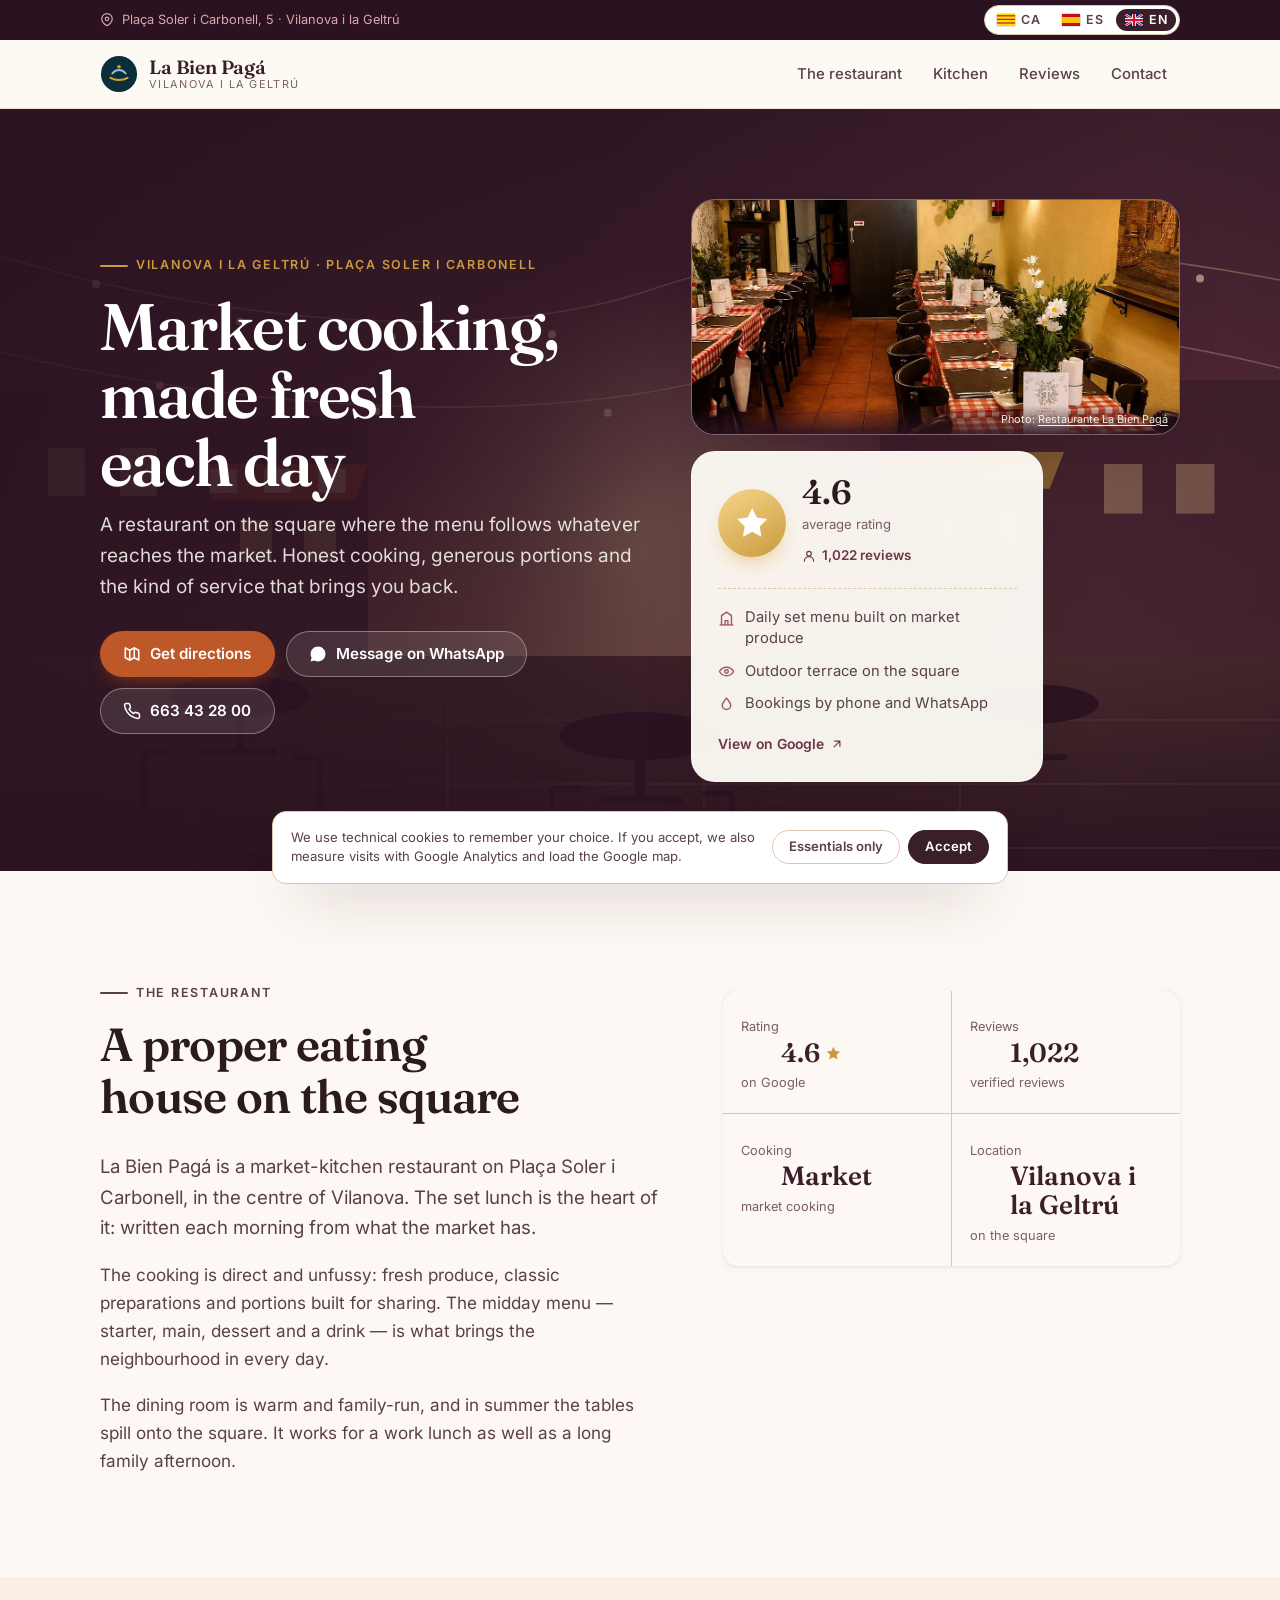
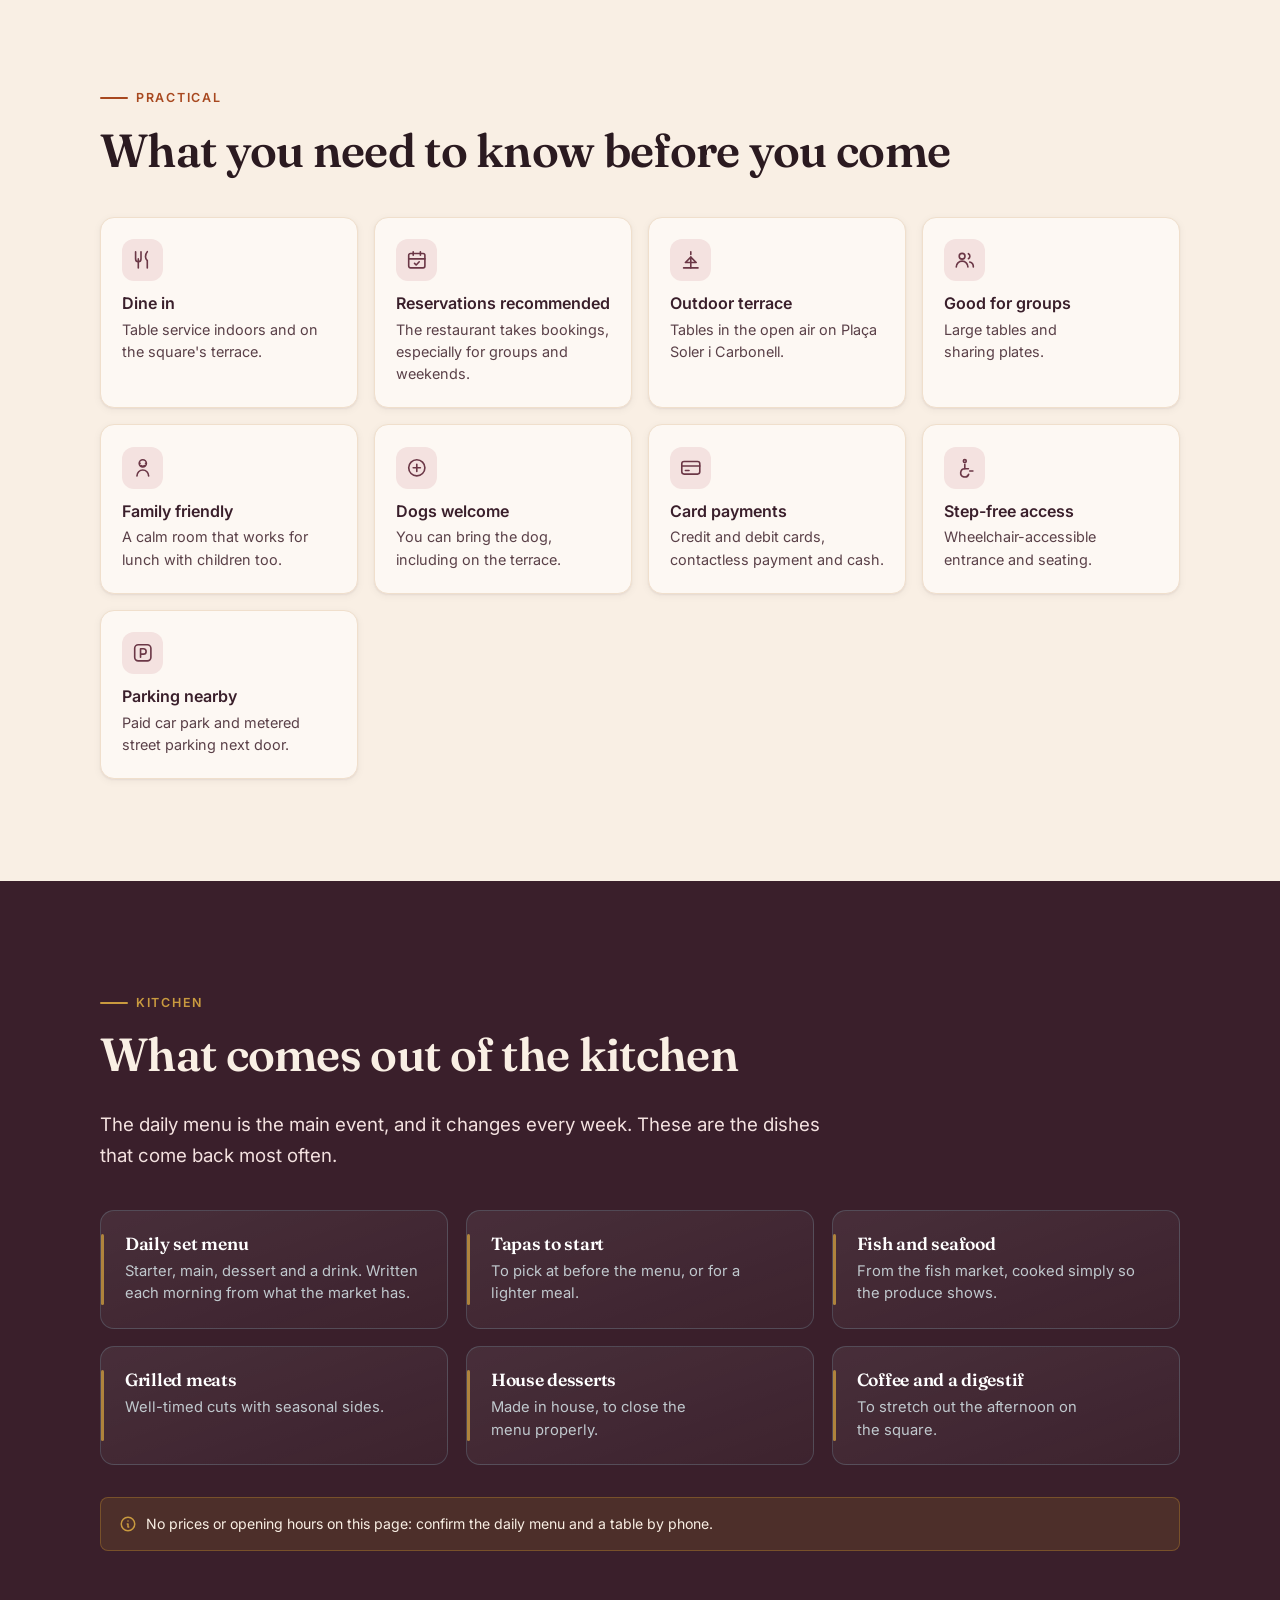
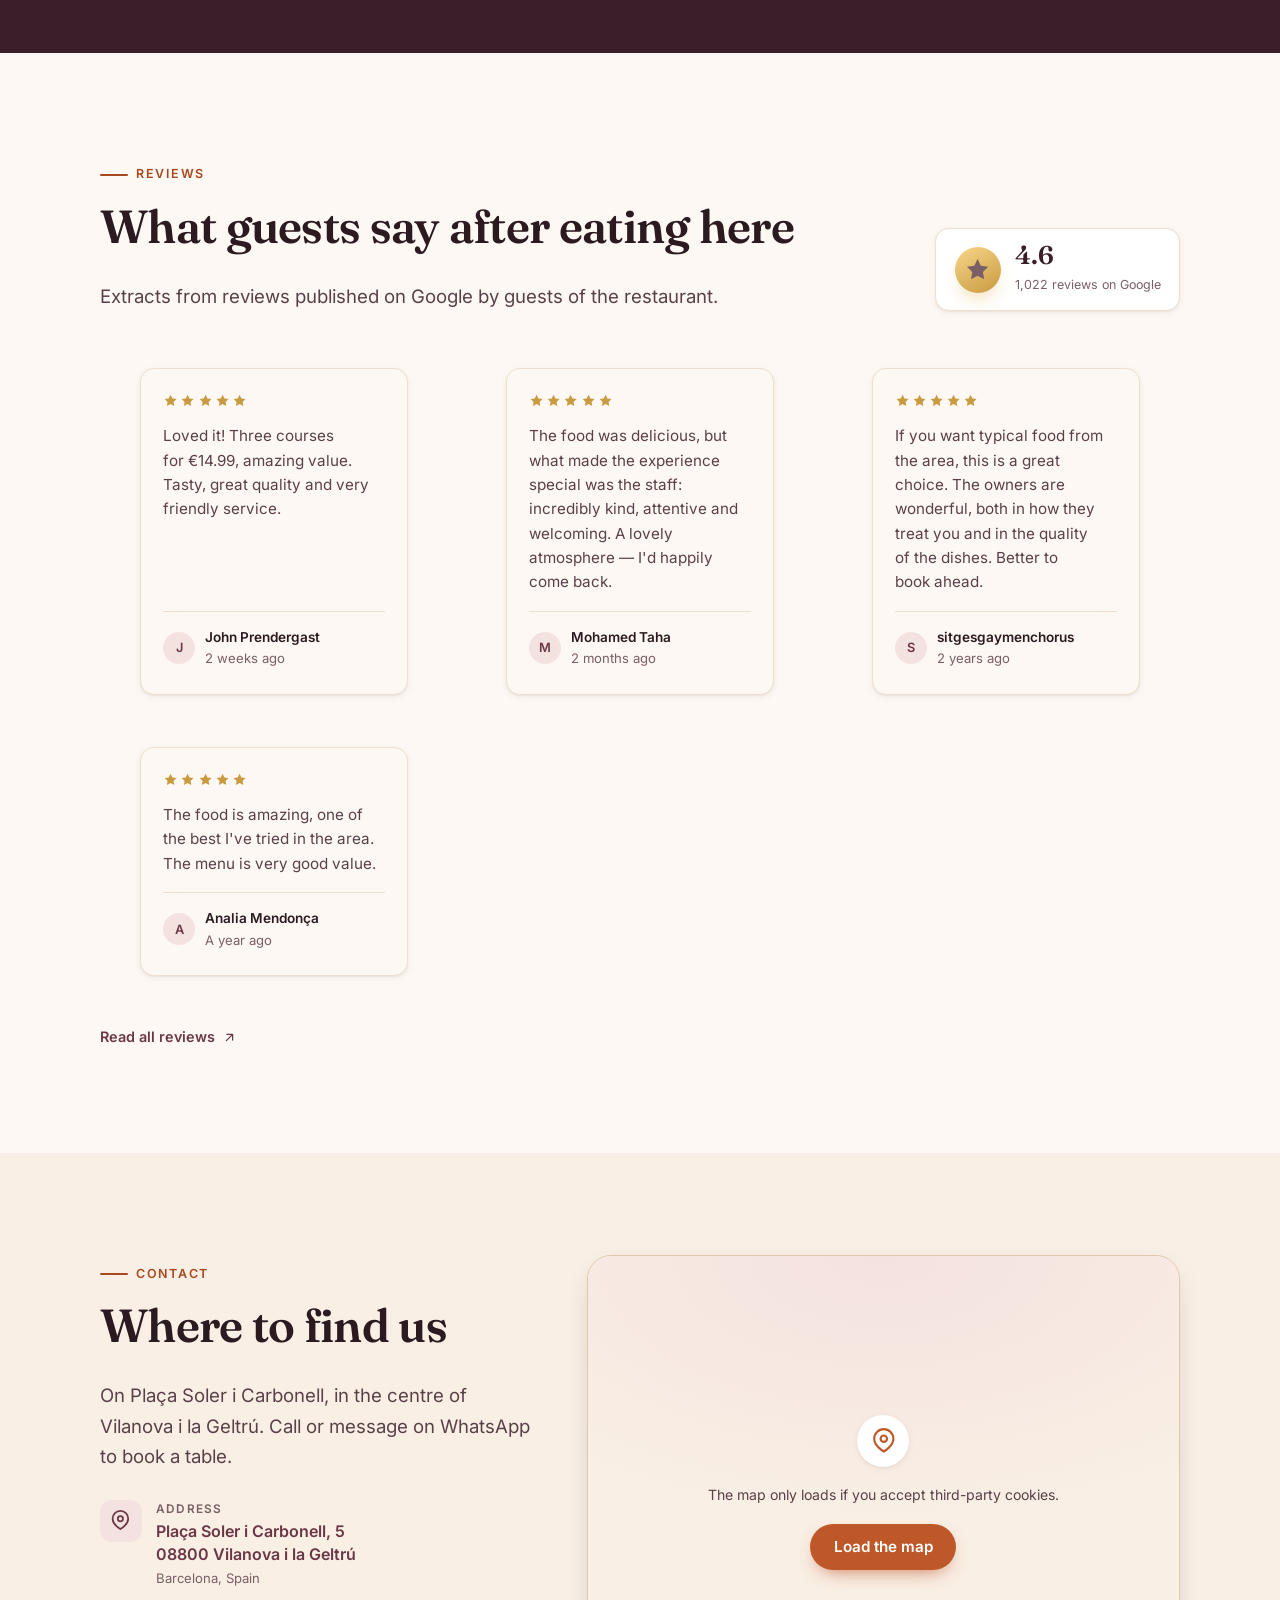
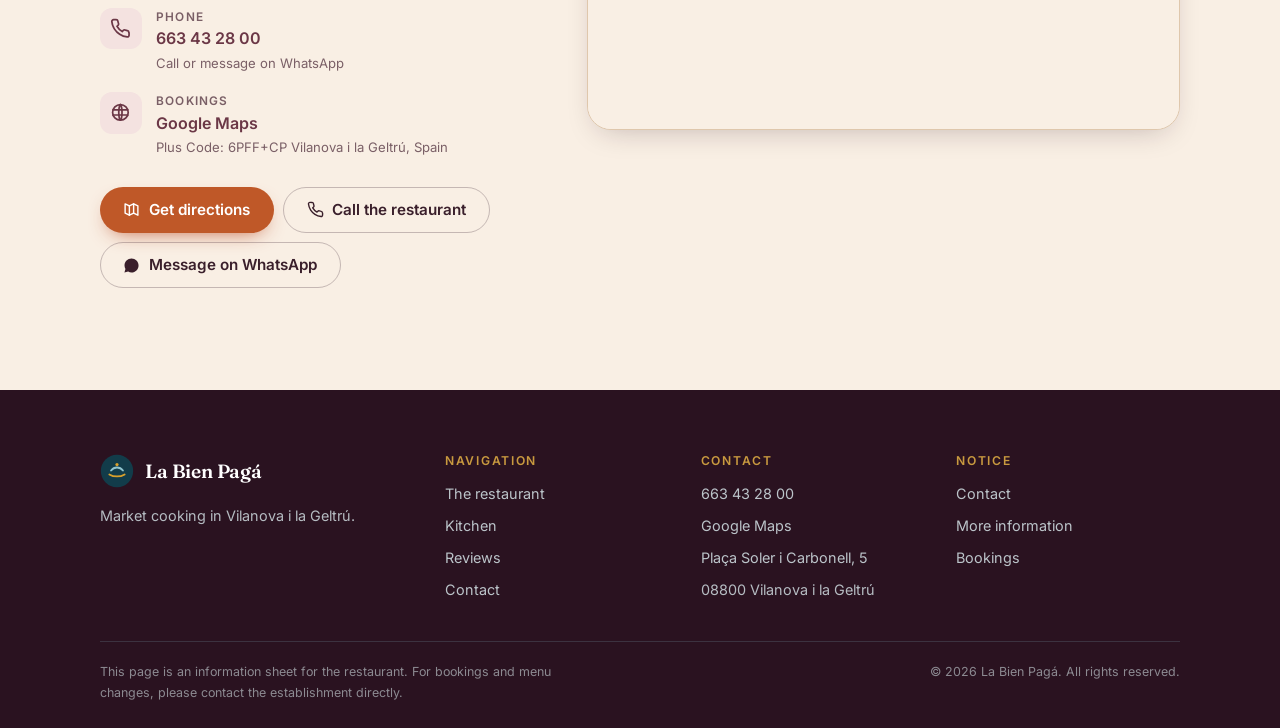
==== en/index.html @ a96dd6c4 "La Bien Pagá — trilingual market-kitchen restaurant site" ====
<!DOCTYPE html>
<html lang="en" dir="ltr">
<head>
<meta charset="utf-8">
<meta name="viewport" content="width=device-width, initial-scale=1">
<title>La Bien Pagá · Market-kitchen restaurant in Vilanova i la Geltrú</title>
<meta name="description" content="Market cooking and a daily set menu at Plaça Soler i Carbonell, 5, Vilanova i la Geltrú. Fresh produce, family service and a terrace. Book by phone or WhatsApp: 663 43 28 00.">
<meta name="author" content="La Bien Pagá">
<meta name="theme-color" content="#0a2f3b">
<meta name="robots" content="index, follow">
<link rel="canonical" href="https://labienpaga.vilanovailageltru.info/en/">

<meta property="og:type" content="restaurant">
<meta property="og:site_name" content="La Bien Pagá">
<meta property="og:title" content="La Bien Pagá · Market-kitchen restaurant in Vilanova i la Geltrú">
<meta property="og:description" content="Market cooking and a daily set menu at Plaça Soler i Carbonell, 5, Vilanova i la Geltrú. Fresh produce, family service and a terrace. Book by phone or WhatsApp: 663 43 28 00.">
<meta property="og:locale" content="en_GB">
<meta property="og:url" content="https://labienpaga.vilanovailageltru.info/en/">
<meta property="og:image" content="https://labienpaga.vilanovailageltru.info/assets/img/og-image.jpg">
<meta property="og:image:width" content="1200">
<meta property="og:image:height" content="630">
<meta property="og:image:alt" content="La Bien Pagá, market-kitchen restaurant in Vilanova i la Geltrú">
<meta name="twitter:card" content="summary_large_image">
<meta name="twitter:title" content="La Bien Pagá · Market-kitchen restaurant in Vilanova i la Geltrú">
<meta name="twitter:description" content="Market cooking and a daily set menu at Plaça Soler i Carbonell, 5, Vilanova i la Geltrú. Fresh produce, family service and a terrace. Book by phone or WhatsApp: 663 43 28 00.">
<meta name="twitter:image" content="https://labienpaga.vilanovailageltru.info/assets/img/og-image.jpg">


<link rel="alternate" hreflang="ca-ES" href="https://labienpaga.vilanovailageltru.info/">

<link rel="alternate" hreflang="es-ES" href="https://labienpaga.vilanovailageltru.info/es/">

<link rel="alternate" hreflang="en-GB" href="https://labienpaga.vilanovailageltru.info/en/">

<link rel="alternate" hreflang="x-default" href="https://labienpaga.vilanovailageltru.info/">


<link rel="icon" href="../assets/img/favicon.svg" type="image/svg+xml">
<link rel="apple-touch-icon" href="../assets/img/apple-touch-icon.png">
<link rel="manifest" href="../site.webmanifest">
<link rel="preload" href="../assets/fonts/fraunces-latin.woff2" as="font" type="font/woff2" crossorigin>
<link rel="preload" href="../assets/fonts/inter-latin.woff2" as="font" type="font/woff2" crossorigin>
<link rel="stylesheet" href="../assets/css/styles.css">
<script type="application/ld+json">
{
  "@context": "https://schema.org",
  "@type": "Restaurant",
  "@id": "https://labienpaga.vilanovailageltru.info/#business",
  "name": "Restaurant La Bien Pagá",
  "url": "https://labienpaga.vilanovailageltru.info",
  "image": "https://labienpaga.vilanovailageltru.info/assets/img/og-image.jpg",
  "telephone": "+34663432800",
  "address": {
    "@type": "PostalAddress",
    "streetAddress": "Plaça Soler i Carbonell, 5",
    "postalCode": "08800",
    "addressLocality": "Vilanova i la Geltrú",
    "addressRegion": "Barcelona",
    "addressCountry": "ES"
  },
  "geo": {
    "@type": "GeoCoordinates",
    "latitude": 41.2235035,
    "longitude": 1.7243039999999998
  },
  "hasMap": "https://maps.google.com/?cid=3513977893940388543&g_mp=Cilnb29nbGUubWFwcy5wbGFjZXMudjEuUGxhY2VzLlNlYXJjaE5lYXJieRACGAQgAA",
  "inLanguage": "en",
  "servesCuisine": [
    "Mediterranean",
    "Spanish",
    "Tapas"
  ],
  "priceRange": "€€",
  "acceptsReservations": "https://schema.org/True",
  "aggregateRating": {
    "@type": "AggregateRating",
    "ratingValue": 4.6,
    "reviewCount": 1022,
    "bestRating": 5,
    "worstRating": 1
  }
}
</script>
</head>
<body>
<a class="skip-link" href="#main">Skip to main content</a>

<div class="topbar">
  <div class="wrap topbar__inner">
    <p class="topbar__note">
      <svg viewBox="0 0 24 24" width="14" height="14" fill="none" stroke="currentColor" stroke-width="2" stroke-linecap="round" stroke-linejoin="round" aria-hidden="true"><path d="M21 10c0 7-9 12-9 12S3 17 3 10a9 9 0 0 1 18 0Z"/><circle cx="12" cy="10" r="3"/></svg>
      Plaça Soler i Carbonell, 5 · Vilanova i la Geltrú
    </p>
    <nav class="langs" aria-label="Change language">
      
      <a class="langs__link" href="../" hreflang="ca" lang="ca">
        <span class="langs__flag" aria-hidden="true"><svg viewBox="0 0 24 16"><rect width="24" height="16" fill="#fcdd09"/><g fill="#da121a"><rect y="1.6" width="24" height="1.6"/><rect y="6.4" width="24" height="1.6"/><rect y="11.2" width="24" height="1.6"/></g></svg></span>
        <span class="langs__code">ca</span>
        <span class="sr-only">Català</span>
      </a>
      
      <a class="langs__link" href="../es/" hreflang="es" lang="es">
        <span class="langs__flag" aria-hidden="true"><svg viewBox="0 0 24 16"><rect width="24" height="16" fill="#c60b1e"/><rect y="4" width="24" height="8" fill="#ffc400"/></svg></span>
        <span class="langs__code">es</span>
        <span class="sr-only">Español</span>
      </a>
      
      <a class="langs__link" href="../en/" hreflang="en" lang="en" aria-current="true">
        <span class="langs__flag" aria-hidden="true"><svg viewBox="0 0 24 16"><rect width="24" height="16" fill="#00247d"/><path d="M0 0 24 16M24 0 0 16" stroke="#fff" stroke-width="3.2"/><path d="M0 0 24 16M24 0 0 16" stroke="#cf142b" stroke-width="1.6"/><path d="M12 0v16M0 8h24" stroke="#fff" stroke-width="5.2"/><path d="M12 0v16M0 8h24" stroke="#cf142b" stroke-width="3"/></svg></span>
        <span class="langs__code">en</span>
        <span class="sr-only">English</span>
      </a>
      
    </nav>
  </div>
</div>

<header class="header">
  <div class="wrap header__inner">
    <a class="brand" href="../" aria-label="La Bien Pagá — Vilanova i la Geltrú">
      <svg class="brand__mark" viewBox="0 0 40 40" width="38" height="38" aria-hidden="true">
        <circle cx="20" cy="20" r="19" fill="#0a2f3b"/>
        <path d="M11 24c2.6 1.6 5.2 2.4 9 2.4s6.4-.8 9-2.4" stroke="#d9a02c" stroke-width="2.1" fill="none" stroke-linecap="round"/>
        <path d="M13 19.5c1.8-2.4 4-3.6 7-3.6s5.2 1.2 7 3.6" stroke="#8fc4cf" stroke-width="2.1" fill="none" stroke-linecap="round"/>
        <circle cx="20" cy="12.4" r="1.9" fill="#d9a02c"/>
      </svg>
      <span class="brand__text">
        <span class="brand__name">La Bien Pagá</span>
        <span class="brand__sub">Vilanova i la Geltrú</span>
      </span>
    </a>
    <nav class="nav" id="site-nav" data-open="false" aria-label="Main navigation">
      <ul class="nav__list">
        <li><a class="nav__link" href="#about">The restaurant</a></li>
        <li><a class="nav__link" href="#menu">Kitchen</a></li>
        <li><a class="nav__link" href="#reviews">Reviews</a></li>
        <li><a class="nav__link" href="#contact">Contact</a></li>
      </ul>
    </nav>
    <button class="nav-toggle" type="button" aria-expanded="false" aria-controls="site-nav" aria-label="Open navigation menu">
      <svg viewBox="0 0 24 24" width="22" height="22" fill="none" stroke="currentColor" stroke-width="2" stroke-linecap="round" aria-hidden="true"><path d="M4 7h16M4 12h16M4 17h16"/></svg>
    </button>
  </div>
</header>

<main id="main">

  <section class="hero" aria-labelledby="hero-title">
    <img class="hero__art" src="../assets/img/hero.svg" alt="" width="1600" height="1000" fetchpriority="high" decoding="async" aria-hidden="true">
    <div class="wrap hero__inner">
      <div class="hero__copy">
        <p class="eyebrow hero__eyebrow">Vilanova i la Geltrú · Plaça Soler i Carbonell</p>
        <h1 class="hero__title" id="hero-title">Market cooking, made fresh each day</h1>
        <p class="hero__subtitle">A restaurant on the square where the menu follows whatever reaches the market. Honest cooking, generous portions and the kind of service that brings you back.</p>
        <div class="hero__actions">
          <a class="btn btn--primary" href="https://www.google.com/maps/dir/?api=1&amp;destination=41.2235035,1.7243039999999998" target="_blank" rel="noopener">
            <svg viewBox="0 0 24 24" width="18" height="18" fill="none" stroke="currentColor" stroke-width="2" stroke-linecap="round" stroke-linejoin="round" aria-hidden="true"><path d="M9 20 3 17V4l6 3 6-3 6 3v13l-6-3-6 3Z"/><path d="M9 7v13M15 4v13"/></svg>
            Get directions
          </a>
          
          <a class="btn btn--light" href="https://wa.me/34663432800" target="_blank" rel="noopener">
            <svg viewBox="0 0 24 24" width="18" height="18" fill="currentColor" aria-hidden="true"><path d="M12.04 2C6.58 2 2.13 6.45 2.13 11.91c0 1.75.46 3.45 1.32 4.95L2 22l5.25-1.38a9.9 9.9 0 0 0 4.79 1.22h.01c5.46 0 9.91-4.45 9.91-9.91S17.5 2 12.04 2Zm4.52 12.09c-.25-.12-1.47-.72-1.69-.81-.23-.08-.39-.12-.56.13-.16.24-.64.8-.79.97-.14.16-.29.19-.54.06-.25-.12-1.05-.39-1.99-1.23-.74-.66-1.23-1.47-1.38-1.72-.14-.25-.01-.38.11-.51.11-.11.25-.29.37-.43.12-.14.16-.25.25-.41.08-.17.04-.31-.02-.43-.06-.12-.56-1.34-.76-1.84-.2-.48-.4-.42-.56-.43h-.47c-.17 0-.43.06-.66.31-.23.25-.87.85-.87 2.07s.89 2.4 1.02 2.56c.12.17 1.75 2.67 4.25 3.74.59.26 1.05.41 1.41.52.59.19 1.13.16 1.56.1.48-.07 1.47-.6 1.68-1.18.21-.58.21-1.07.14-1.18-.06-.1-.22-.16-.47-.28Z"/></svg>
            Message on WhatsApp
          </a>
          
          <a class="btn btn--light" href="tel:+34663432800">
            <svg viewBox="0 0 24 24" width="18" height="18" fill="none" stroke="currentColor" stroke-width="2" stroke-linecap="round" stroke-linejoin="round" aria-hidden="true"><path d="M22 16.9v3a2 2 0 0 1-2.2 2 19.8 19.8 0 0 1-8.6-3.1 19.5 19.5 0 0 1-6-6A19.8 19.8 0 0 1 2.1 4.2 2 2 0 0 1 4.1 2h3a2 2 0 0 1 2 1.7c.1.9.4 1.8.7 2.6a2 2 0 0 1-.5 2.1L8.1 9.6a16 16 0 0 0 6 6l1.2-1.2a2 2 0 0 1 2.1-.5c.8.3 1.7.6 2.6.7a2 2 0 0 1 1.7 2.1Z"/></svg>
            663 43 28 00
          </a>
        </div>
      </div>
      <div class="hero__aside">
        
        <figure class="hero__photo">
          <img src="../assets/img/hero-photo.jpg" alt="photo of the restaurant" width="900" height="675" fetchpriority="high" decoding="async">
          
          <figcaption data-photo-credit>
            Photo:
            <a href="https://maps.google.com/maps/contrib/108935569555104353866" target="_blank" rel="noopener nofollow">Restaurante La Bien Pagá</a>
          </figcaption>
          
        </figure>
        
        <div class="hero__card">
          <div class="rating">
            <span class="rating__star" aria-hidden="true">
              <svg viewBox="0 0 24 24" fill="currentColor"><path d="M12 2.6l2.9 5.9 6.5.95-4.7 4.6 1.1 6.45L12 17.4l-5.8 3.1 1.1-6.45-4.7-4.6 6.5-.95L12 2.6Z"/></svg>
            </span>
            <div>
              <span class="rating__value">4.6</span>
              <span class="rating__label">average rating</span>
              <span class="rating__count">
                <svg viewBox="0 0 24 24" width="14" height="14" fill="none" stroke="currentColor" stroke-width="2" stroke-linecap="round" stroke-linejoin="round" aria-hidden="true"><path d="M20 21a8 8 0 0 0-16 0"/><circle cx="12" cy="8" r="4"/></svg>
                1,022 reviews
              </span>
            </div>
          </div>
          <ul class="hero__cardList">
            <li>
              <svg viewBox="0 0 24 24" width="17" height="17" fill="none" stroke="currentColor" stroke-width="2" stroke-linecap="round" stroke-linejoin="round" aria-hidden="true"><path d="M3 21h18"/><path d="M5 21V8l7-5 7 5v13"/><path d="M10 21v-6h4v6"/></svg>
              <span>Daily set menu built on market produce</span>
            </li>
            <li>
              <svg viewBox="0 0 24 24" width="17" height="17" fill="none" stroke="currentColor" stroke-width="2" stroke-linecap="round" stroke-linejoin="round" aria-hidden="true"><path d="M2 12s3.5-6 10-6 10 6 10 6-3.5 6-10 6-10-6-10-6Z"/><circle cx="12" cy="12" r="2.5"/></svg>
              <span>Outdoor terrace on the square</span>
            </li>
            <li>
              <svg viewBox="0 0 24 24" width="17" height="17" fill="none" stroke="currentColor" stroke-width="2" stroke-linecap="round" stroke-linejoin="round" aria-hidden="true"><path d="M12 3c3 4 6 6.6 6 10a6 6 0 0 1-12 0c0-3.4 3-6 6-10Z"/></svg>
              <span>Bookings by phone and WhatsApp</span>
            </li>
          </ul>
          <a class="hero__cardLink" href="https://maps.google.com/?cid=3513977893940388543&amp;g_mp=Cilnb29nbGUubWFwcy5wbGFjZXMudjEuUGxhY2VzLlNlYXJjaE5lYXJieRACGAQgAA" target="_blank" rel="noopener">
            View on Google
            <svg viewBox="0 0 24 24" width="14" height="14" fill="none" stroke="currentColor" stroke-width="2" stroke-linecap="round" stroke-linejoin="round" aria-hidden="true"><path d="M7 17 17 7M8 7h9v9"/></svg>
          </a>
        </div>
      </div>
    </div>
  </section>

  <section class="section" id="about" aria-labelledby="about-title">
    <div class="wrap">
      <div class="about__grid">
        <div class="about__copy reveal">
          <p class="eyebrow">The restaurant</p>
          <h2 class="h2" id="about-title">A proper eating house on the square</h2>
          <p class="lead">La Bien Pagá is a market-kitchen restaurant on Plaça Soler i Carbonell, in the centre of Vilanova. The set lunch is the heart of it: written each morning from what the market has.</p>
          <p>The cooking is direct and unfussy: fresh produce, classic preparations and portions built for sharing. The midday menu — starter, main, dessert and a drink — is what brings the neighbourhood in every day.</p>
          <p>The dining room is warm and family-run, and in summer the tables spill onto the square. It works for a work lunch as well as a long family afternoon.</p>
        </div>
        <div class="reveal">
          <dl class="stats">
            <div class="stat">
              <dt class="stat__label">Rating</dt>
              <dd class="stat__value">
                4.6
                <svg viewBox="0 0 24 24" fill="currentColor" aria-hidden="true"><path d="M12 2.6l2.9 5.9 6.5.95-4.7 4.6 1.1 6.45L12 17.4l-5.8 3.1 1.1-6.45-4.7-4.6 6.5-.95L12 2.6Z"/></svg>
              </dd>
              <p class="stat__label">on Google</p>
            </div>
            <div class="stat">
              <dt class="stat__label">Reviews</dt>
              <dd class="stat__value">1,022</dd>
              <p class="stat__label">verified reviews</p>
            </div>
            <div class="stat">
              <dt class="stat__label">Cooking</dt>
              <dd class="stat__value">Market</dd>
              <p class="stat__label">market cooking</p>
            </div>
            <div class="stat">
              <dt class="stat__label">Location</dt>
              <dd class="stat__value">Vilanova i la Geltrú</dd>
              <p class="stat__label">on the square</p>
            </div>
          </dl>
        </div>
      </div>
    </div>
  </section>

  <section class="section section--sand" id="features" aria-labelledby="features-title">
    <div class="wrap">
      <div class="reveal">
        <p class="eyebrow">Practical</p>
        <h2 class="h2" id="features-title">What you need to know before you come</h2>
      </div>
      <ul class="cards">
        
        <li class="card reveal">
          <span class="card__icon" aria-hidden="true"><svg viewBox="0 0 24 24" fill="none" stroke="currentColor" stroke-width="1.8" stroke-linecap="round" stroke-linejoin="round" aria-hidden="true"><path d="M4 3v8a3 3 0 0 0 6 0V3"/><path d="M7 11v10"/><path d="M17 3c-1.4 1.6-2 3.4-2 5.5S16 12 17 13v8"/></svg></span>
          <h3>Dine in</h3>
          <p>Table service indoors and on the square&#39;s terrace.</p>
        </li>
        
        <li class="card reveal">
          <span class="card__icon" aria-hidden="true"><svg viewBox="0 0 24 24" fill="none" stroke="currentColor" stroke-width="1.8" stroke-linecap="round" stroke-linejoin="round" aria-hidden="true"><rect x="3" y="5" width="18" height="16" rx="2"/><path d="M8 3v4M16 3v4M3 11h18"/><path d="m9.5 16 1.8 1.8 3.4-3.6"/></svg></span>
          <h3>Reservations recommended</h3>
          <p>The restaurant takes bookings, especially for groups and weekends.</p>
        </li>
        
        <li class="card reveal">
          <span class="card__icon" aria-hidden="true"><svg viewBox="0 0 24 24" fill="none" stroke="currentColor" stroke-width="1.8" stroke-linecap="round" stroke-linejoin="round" aria-hidden="true"><path d="M12 3v3"/><path d="M4 21h16"/><path d="M12 21V9"/><path d="M12 9 6 15h12L12 9Z"/></svg></span>
          <h3>Outdoor terrace</h3>
          <p>Tables in the open air on Plaça Soler i Carbonell.</p>
        </li>
        
        <li class="card reveal">
          <span class="card__icon" aria-hidden="true"><svg viewBox="0 0 24 24" fill="none" stroke="currentColor" stroke-width="1.8" stroke-linecap="round" stroke-linejoin="round" aria-hidden="true"><circle cx="9" cy="8" r="3.2"/><path d="M2.5 20a6.5 6.5 0 0 1 13 0"/><path d="M16 5.2a3.2 3.2 0 0 1 0 5.6"/><path d="M17.5 14.4A5.6 5.6 0 0 1 21.5 20"/></svg></span>
          <h3>Good for groups</h3>
          <p>Large tables and sharing plates.</p>
        </li>
        
        <li class="card reveal">
          <span class="card__icon" aria-hidden="true"><svg viewBox="0 0 24 24" fill="none" stroke="currentColor" stroke-width="1.8" stroke-linecap="round" stroke-linejoin="round" aria-hidden="true"><circle cx="12" cy="7" r="4"/><path d="M5.5 21a6.5 6.5 0 0 1 13 0"/><path d="M9 7h.01M15 7h.01"/><path d="M10 9.5c1.2.9 2.8.9 4 0"/></svg></span>
          <h3>Family friendly</h3>
          <p>A calm room that works for lunch with children too.</p>
        </li>
        
        <li class="card reveal">
          <span class="card__icon" aria-hidden="true"><svg viewBox="0 0 24 24" fill="none" stroke="currentColor" stroke-width="1.8" stroke-linecap="round" stroke-linejoin="round" aria-hidden="true"><circle cx="12" cy="12" r="9"/><path d="M12 8v8M8 12h8"/></svg></span>
          <h3>Dogs welcome</h3>
          <p>You can bring the dog, including on the terrace.</p>
        </li>
        
        <li class="card reveal">
          <span class="card__icon" aria-hidden="true"><svg viewBox="0 0 24 24" fill="none" stroke="currentColor" stroke-width="1.8" stroke-linecap="round" stroke-linejoin="round" aria-hidden="true"><rect x="2" y="5" width="20" height="14" rx="2.5"/><path d="M2 10h20"/><path d="M6 15h4"/></svg></span>
          <h3>Card payments</h3>
          <p>Credit and debit cards, contactless payment and cash.</p>
        </li>
        
        <li class="card reveal">
          <span class="card__icon" aria-hidden="true"><svg viewBox="0 0 24 24" fill="none" stroke="currentColor" stroke-width="1.8" stroke-linecap="round" stroke-linejoin="round" aria-hidden="true"><circle cx="12" cy="4.5" r="1.6"/><path d="M12 8v5h4"/><path d="M12 13a4.6 4.6 0 1 0 4.3 6.3"/><path d="M17.5 15.5h3.5"/></svg></span>
          <h3>Step-free access</h3>
          <p>Wheelchair-accessible entrance and seating.</p>
        </li>
        
        <li class="card reveal">
          <span class="card__icon" aria-hidden="true"><svg viewBox="0 0 24 24" fill="none" stroke="currentColor" stroke-width="1.8" stroke-linecap="round" stroke-linejoin="round" aria-hidden="true"><rect x="3" y="3" width="18" height="18" rx="4"/><path d="M9.5 17V7.5h3.2a3 3 0 0 1 0 6H9.5"/></svg></span>
          <h3>Parking nearby</h3>
          <p>Paid car park and metered street parking next door.</p>
        </li>
        
      </ul>
    </div>
  </section>

  <section class="section section--sea" id="menu" aria-labelledby="menu-title">
    <div class="wrap">
      <div class="reveal">
        <p class="eyebrow">Kitchen</p>
        <h2 class="h2" id="menu-title">What comes out of the kitchen</h2>
        <p class="lead">The daily menu is the main event, and it changes every week. These are the dishes that come back most often.</p>
      </div>
      <ul class="menu-grid">
        
        <li class="dish reveal">
          <h3>Daily set menu</h3>
          <p>Starter, main, dessert and a drink. Written each morning from what the market has.</p>
        </li>
        
        <li class="dish reveal">
          <h3>Tapas to start</h3>
          <p>To pick at before the menu, or for a lighter meal.</p>
        </li>
        
        <li class="dish reveal">
          <h3>Fish and seafood</h3>
          <p>From the fish market, cooked simply so the produce shows.</p>
        </li>
        
        <li class="dish reveal">
          <h3>Grilled meats</h3>
          <p>Well-timed cuts with seasonal sides.</p>
        </li>
        
        <li class="dish reveal">
          <h3>House desserts</h3>
          <p>Made in house, to close the menu properly.</p>
        </li>
        
        <li class="dish reveal">
          <h3>Coffee and a digestif</h3>
          <p>To stretch out the afternoon on the square.</p>
        </li>
        
      </ul>
      <p class="menu-note">
        <svg viewBox="0 0 24 24" width="18" height="18" fill="none" stroke="currentColor" stroke-width="2" stroke-linecap="round" stroke-linejoin="round" aria-hidden="true"><circle cx="12" cy="12" r="9"/><path d="M12 8h.01M11 12h1v4h1"/></svg>
        No prices or opening hours on this page: confirm the daily menu and a table by phone.
      </p>
    </div>
  </section>

  <section class="section" id="reviews" aria-labelledby="reviews-title">
    <div class="wrap">
      <div class="reviews__head reveal">
        <div>
          <p class="eyebrow">Reviews</p>
          <h2 class="h2" id="reviews-title">What guests say after eating here</h2>
          <p class="lead">Extracts from reviews published on Google by guests of the restaurant.</p>
        </div>
        <div class="reviews__score">
          <span class="rating__star" aria-hidden="true">
            <svg viewBox="0 0 24 24" fill="currentColor"><path d="M12 2.6l2.9 5.9 6.5.95-4.7 4.6 1.1 6.45L12 17.4l-5.8 3.1 1.1-6.45-4.7-4.6 6.5-.95L12 2.6Z"/></svg>
          </span>
          <div>
            <b>4.6</b>
            <span>1,022 reviews on Google</span>
          </div>
        </div>
      </div>
      <div class="quotes">
        
        <figure class="quote reveal">
          <div class="quote__stars" aria-label="5 out of 5 stars">
            <svg viewBox="0 0 24 24" fill="currentColor" aria-hidden="true"><path d="M12 2.6l2.9 5.9 6.5.95-4.7 4.6 1.1 6.45L12 17.4l-5.8 3.1 1.1-6.45-4.7-4.6 6.5-.95L12 2.6Z"/></svg><svg viewBox="0 0 24 24" fill="currentColor" aria-hidden="true"><path d="M12 2.6l2.9 5.9 6.5.95-4.7 4.6 1.1 6.45L12 17.4l-5.8 3.1 1.1-6.45-4.7-4.6 6.5-.95L12 2.6Z"/></svg><svg viewBox="0 0 24 24" fill="currentColor" aria-hidden="true"><path d="M12 2.6l2.9 5.9 6.5.95-4.7 4.6 1.1 6.45L12 17.4l-5.8 3.1 1.1-6.45-4.7-4.6 6.5-.95L12 2.6Z"/></svg><svg viewBox="0 0 24 24" fill="currentColor" aria-hidden="true"><path d="M12 2.6l2.9 5.9 6.5.95-4.7 4.6 1.1 6.45L12 17.4l-5.8 3.1 1.1-6.45-4.7-4.6 6.5-.95L12 2.6Z"/></svg><svg viewBox="0 0 24 24" fill="currentColor" aria-hidden="true"><path d="M12 2.6l2.9 5.9 6.5.95-4.7 4.6 1.1 6.45L12 17.4l-5.8 3.1 1.1-6.45-4.7-4.6 6.5-.95L12 2.6Z"/></svg>
          </div>
          <blockquote><p>Loved it! Three courses for €14.99, amazing value. Tasty, great quality and very friendly service.</p></blockquote>
          <figcaption>
            <span class="quote__avatar" aria-hidden="true">J</span>
            <span>
              <strong>John Prendergast</strong>
              2 weeks ago
            </span>
          </figcaption>
        </figure>
        
        <figure class="quote reveal">
          <div class="quote__stars" aria-label="5 out of 5 stars">
            <svg viewBox="0 0 24 24" fill="currentColor" aria-hidden="true"><path d="M12 2.6l2.9 5.9 6.5.95-4.7 4.6 1.1 6.45L12 17.4l-5.8 3.1 1.1-6.45-4.7-4.6 6.5-.95L12 2.6Z"/></svg><svg viewBox="0 0 24 24" fill="currentColor" aria-hidden="true"><path d="M12 2.6l2.9 5.9 6.5.95-4.7 4.6 1.1 6.45L12 17.4l-5.8 3.1 1.1-6.45-4.7-4.6 6.5-.95L12 2.6Z"/></svg><svg viewBox="0 0 24 24" fill="currentColor" aria-hidden="true"><path d="M12 2.6l2.9 5.9 6.5.95-4.7 4.6 1.1 6.45L12 17.4l-5.8 3.1 1.1-6.45-4.7-4.6 6.5-.95L12 2.6Z"/></svg><svg viewBox="0 0 24 24" fill="currentColor" aria-hidden="true"><path d="M12 2.6l2.9 5.9 6.5.95-4.7 4.6 1.1 6.45L12 17.4l-5.8 3.1 1.1-6.45-4.7-4.6 6.5-.95L12 2.6Z"/></svg><svg viewBox="0 0 24 24" fill="currentColor" aria-hidden="true"><path d="M12 2.6l2.9 5.9 6.5.95-4.7 4.6 1.1 6.45L12 17.4l-5.8 3.1 1.1-6.45-4.7-4.6 6.5-.95L12 2.6Z"/></svg>
          </div>
          <blockquote><p>The food was delicious, but what made the experience special was the staff: incredibly kind, attentive and welcoming. A lovely atmosphere — I&#39;d happily come back.</p></blockquote>
          <figcaption>
            <span class="quote__avatar" aria-hidden="true">M</span>
            <span>
              <strong>Mohamed Taha</strong>
              2 months ago
            </span>
          </figcaption>
        </figure>
        
        <figure class="quote reveal">
          <div class="quote__stars" aria-label="5 out of 5 stars">
            <svg viewBox="0 0 24 24" fill="currentColor" aria-hidden="true"><path d="M12 2.6l2.9 5.9 6.5.95-4.7 4.6 1.1 6.45L12 17.4l-5.8 3.1 1.1-6.45-4.7-4.6 6.5-.95L12 2.6Z"/></svg><svg viewBox="0 0 24 24" fill="currentColor" aria-hidden="true"><path d="M12 2.6l2.9 5.9 6.5.95-4.7 4.6 1.1 6.45L12 17.4l-5.8 3.1 1.1-6.45-4.7-4.6 6.5-.95L12 2.6Z"/></svg><svg viewBox="0 0 24 24" fill="currentColor" aria-hidden="true"><path d="M12 2.6l2.9 5.9 6.5.95-4.7 4.6 1.1 6.45L12 17.4l-5.8 3.1 1.1-6.45-4.7-4.6 6.5-.95L12 2.6Z"/></svg><svg viewBox="0 0 24 24" fill="currentColor" aria-hidden="true"><path d="M12 2.6l2.9 5.9 6.5.95-4.7 4.6 1.1 6.45L12 17.4l-5.8 3.1 1.1-6.45-4.7-4.6 6.5-.95L12 2.6Z"/></svg><svg viewBox="0 0 24 24" fill="currentColor" aria-hidden="true"><path d="M12 2.6l2.9 5.9 6.5.95-4.7 4.6 1.1 6.45L12 17.4l-5.8 3.1 1.1-6.45-4.7-4.6 6.5-.95L12 2.6Z"/></svg>
          </div>
          <blockquote><p>If you want typical food from the area, this is a great choice. The owners are wonderful, both in how they treat you and in the quality of the dishes. Better to book ahead.</p></blockquote>
          <figcaption>
            <span class="quote__avatar" aria-hidden="true">S</span>
            <span>
              <strong>sitgesgaymenchorus</strong>
              2 years ago
            </span>
          </figcaption>
        </figure>
        
        <figure class="quote reveal">
          <div class="quote__stars" aria-label="5 out of 5 stars">
            <svg viewBox="0 0 24 24" fill="currentColor" aria-hidden="true"><path d="M12 2.6l2.9 5.9 6.5.95-4.7 4.6 1.1 6.45L12 17.4l-5.8 3.1 1.1-6.45-4.7-4.6 6.5-.95L12 2.6Z"/></svg><svg viewBox="0 0 24 24" fill="currentColor" aria-hidden="true"><path d="M12 2.6l2.9 5.9 6.5.95-4.7 4.6 1.1 6.45L12 17.4l-5.8 3.1 1.1-6.45-4.7-4.6 6.5-.95L12 2.6Z"/></svg><svg viewBox="0 0 24 24" fill="currentColor" aria-hidden="true"><path d="M12 2.6l2.9 5.9 6.5.95-4.7 4.6 1.1 6.45L12 17.4l-5.8 3.1 1.1-6.45-4.7-4.6 6.5-.95L12 2.6Z"/></svg><svg viewBox="0 0 24 24" fill="currentColor" aria-hidden="true"><path d="M12 2.6l2.9 5.9 6.5.95-4.7 4.6 1.1 6.45L12 17.4l-5.8 3.1 1.1-6.45-4.7-4.6 6.5-.95L12 2.6Z"/></svg><svg viewBox="0 0 24 24" fill="currentColor" aria-hidden="true"><path d="M12 2.6l2.9 5.9 6.5.95-4.7 4.6 1.1 6.45L12 17.4l-5.8 3.1 1.1-6.45-4.7-4.6 6.5-.95L12 2.6Z"/></svg>
          </div>
          <blockquote><p>The food is amazing, one of the best I&#39;ve tried in the area. The menu is very good value.</p></blockquote>
          <figcaption>
            <span class="quote__avatar" aria-hidden="true">A</span>
            <span>
              <strong>Analia Mendonça</strong>
              A year ago
            </span>
          </figcaption>
        </figure>
        
      </div>
      <a class="reviews__all" href="https://www.google.com/maps/place//data=!4m4!3m3!1s0x12a386fcb1c0196f:0x30c42846d4e462bf!9m1!1b1?g_mp=Cilnb29nbGUubWFwcy5wbGFjZXMudjEuUGxhY2VzLlNlYXJjaE5lYXJieRACGAQgAA" target="_blank" rel="noopener">
        Read all reviews
        <svg viewBox="0 0 24 24" width="15" height="15" fill="none" stroke="currentColor" stroke-width="2" stroke-linecap="round" stroke-linejoin="round" aria-hidden="true"><path d="M7 17 17 7M8 7h9v9"/></svg>
      </a>
    </div>
  </section>

  <section class="section section--sand" id="contact" aria-labelledby="contact-title">
    <div class="wrap">
      <div class="contact__grid">
        <div class="reveal">
          <p class="eyebrow">Contact</p>
          <h2 class="h2" id="contact-title">Where to find us</h2>
          <p class="lead">On Plaça Soler i Carbonell, in the centre of Vilanova i la Geltrú. Call or message on WhatsApp to book a table.</p>

          <div class="contact-list">
            <div class="contact-item">
              <span class="contact-item__icon" aria-hidden="true">
                <svg viewBox="0 0 24 24" fill="none" stroke="currentColor" stroke-width="2" stroke-linecap="round" stroke-linejoin="round"><path d="M21 10c0 7-9 12-9 12S3 17 3 10a9 9 0 0 1 18 0Z"/><circle cx="12" cy="10" r="3"/></svg>
              </span>
              <div>
                <div class="contact-item__label">Address</div>
                <div class="contact-item__value">
                  <a href="https://www.google.com/maps/dir/?api=1&amp;destination=41.2235035,1.7243039999999998" target="_blank" rel="noopener">Plaça Soler i Carbonell, 5<br>08800 Vilanova i la Geltrú</a>
                </div>
                <div class="contact-item__meta">Barcelona, Spain</div>
              </div>
            </div>

            <div class="contact-item">
              <span class="contact-item__icon" aria-hidden="true">
                <svg viewBox="0 0 24 24" fill="none" stroke="currentColor" stroke-width="2" stroke-linecap="round" stroke-linejoin="round"><path d="M22 16.9v3a2 2 0 0 1-2.2 2 19.8 19.8 0 0 1-8.6-3.1 19.5 19.5 0 0 1-6-6A19.8 19.8 0 0 1 2.1 4.2 2 2 0 0 1 4.1 2h3a2 2 0 0 1 2 1.7c.1.9.4 1.8.7 2.6a2 2 0 0 1-.5 2.1L8.1 9.6a16 16 0 0 0 6 6l1.2-1.2a2 2 0 0 1 2.1-.5c.8.3 1.7.6 2.6.7a2 2 0 0 1 1.7 2.1Z"/></svg>
              </span>
              <div>
                <div class="contact-item__label">Phone</div>
                <div class="contact-item__value"><a href="tel:+34663432800">663 43 28 00</a></div>
                <div class="contact-item__meta">Call or message on WhatsApp</div>
              </div>
            </div>

            <div class="contact-item">
              <span class="contact-item__icon" aria-hidden="true">
                <svg viewBox="0 0 24 24" fill="none" stroke="currentColor" stroke-width="2" stroke-linecap="round" stroke-linejoin="round"><circle cx="12" cy="12" r="9"/><path d="M3.5 9h17M3.5 15h17"/><path d="M12 3c2.5 3 2.5 15 0 18M12 3c-2.5 3-2.5 15 0 18"/></svg>
              </span>
              <div>
                <div class="contact-item__label">Bookings</div>
                <div class="contact-item__value"><a href="https://maps.google.com/?cid=3513977893940388543&amp;g_mp=Cilnb29nbGUubWFwcy5wbGFjZXMudjEuUGxhY2VzLlNlYXJjaE5lYXJieRACGAQgAA" target="_blank" rel="noopener nofollow">Google Maps</a></div>
                <div class="contact-item__meta">Plus Code: 6PFF+CP Vilanova i la Geltrú, Spain</div>
              </div>
            </div>
          </div>

          <div class="contact__actions">
            <a class="btn btn--primary" href="https://www.google.com/maps/dir/?api=1&amp;destination=41.2235035,1.7243039999999998" target="_blank" rel="noopener">
              <svg viewBox="0 0 24 24" width="17" height="17" fill="none" stroke="currentColor" stroke-width="2" stroke-linecap="round" stroke-linejoin="round" aria-hidden="true"><path d="M9 20 3 17V4l6 3 6-3 6 3v13l-6-3-6 3Z"/><path d="M9 7v13M15 4v13"/></svg>
              Get directions
            </a>
            <a class="btn btn--ghost" href="tel:+34663432800">
              <svg viewBox="0 0 24 24" width="17" height="17" fill="none" stroke="currentColor" stroke-width="2" stroke-linecap="round" stroke-linejoin="round" aria-hidden="true"><path d="M22 16.9v3a2 2 0 0 1-2.2 2 19.8 19.8 0 0 1-8.6-3.1 19.5 19.5 0 0 1-6-6A19.8 19.8 0 0 1 2.1 4.2 2 2 0 0 1 4.1 2h3a2 2 0 0 1 2 1.7c.1.9.4 1.8.7 2.6a2 2 0 0 1-.5 2.1L8.1 9.6a16 16 0 0 0 6 6l1.2-1.2a2 2 0 0 1 2.1-.5c.8.3 1.7.6 2.6.7a2 2 0 0 1 1.7 2.1Z"/></svg>
              Call the restaurant
            </a>
            
            <a class="btn btn--ghost" href="https://wa.me/34663432800" target="_blank" rel="noopener">
              <svg viewBox="0 0 24 24" width="17" height="17" fill="currentColor" aria-hidden="true"><path d="M12.04 2C6.58 2 2.13 6.45 2.13 11.91c0 1.75.46 3.45 1.32 4.95L2 22l5.25-1.38a9.9 9.9 0 0 0 4.79 1.22h.01c5.46 0 9.91-4.45 9.91-9.91S17.5 2 12.04 2Zm4.52 12.09c-.25-.12-1.47-.72-1.69-.81-.23-.08-.39-.12-.56.13-.16.24-.64.8-.79.97-.14.16-.29.19-.54.06-.25-.12-1.05-.39-1.99-1.23-.74-.66-1.23-1.47-1.38-1.72-.14-.25-.01-.38.11-.51.11-.11.25-.29.37-.43.12-.14.16-.25.25-.41.08-.17.04-.31-.02-.43-.06-.12-.56-1.34-.76-1.84-.2-.48-.4-.42-.56-.43h-.47c-.17 0-.43.06-.66.31-.23.25-.87.85-.87 2.07s.89 2.4 1.02 2.56c.12.17 1.75 2.67 4.25 3.74.59.26 1.05.41 1.41.52.59.19 1.13.16 1.56.1.48-.07 1.47-.6 1.68-1.18.21-.58.21-1.07.14-1.18-.06-.1-.22-.16-.47-.28Z"/></svg>
              Message on WhatsApp
            </a>
            
          </div>
        </div>

        <div class="map-shell" id="map-shell" data-map-loaded="false">
          <div class="map-placeholder">
            <div class="map-placeholder__inner">
              <span class="map-placeholder__pin" aria-hidden="true">
                <svg viewBox="0 0 24 24" fill="none" stroke="currentColor" stroke-width="2" stroke-linecap="round" stroke-linejoin="round"><path d="M21 10c0 7-9 12-9 12S3 17 3 10a9 9 0 0 1 18 0Z"/><circle cx="12" cy="10" r="3"/></svg>
              </span>
              <p>The map only loads if you accept third-party cookies.</p>
              <button class="btn btn--primary" type="button" data-map-load>Load the map</button>
            </div>
          </div>
          <template id="map-template">
            <iframe title="Map showing the location of La Bien Pagá in Vilanova i la Geltrú" src="https://www.google.com/maps?q=41.2235035,1.7243039999999998&amp;hl=en&amp;z=16&amp;output=embed" width="600" height="480" loading="lazy" referrerpolicy="no-referrer-when-downgrade" allowfullscreen></iframe>
          </template>
        </div>
      </div>
    </div>
  </section>

</main>

<footer class="footer">
  <div class="wrap">
    <div class="footer__grid">
      <div>
        <a class="brand" href="../">
          <svg class="brand__mark" viewBox="0 0 40 40" width="34" height="34" aria-hidden="true">
            <circle cx="20" cy="20" r="19" fill="#123c4a"/>
            <path d="M11 24c2.6 1.6 5.2 2.4 9 2.4s6.4-.8 9-2.4" stroke="#d9a02c" stroke-width="2.1" fill="none" stroke-linecap="round"/>
            <path d="M13 19.5c1.8-2.4 4-3.6 7-3.6s5.2 1.2 7 3.6" stroke="#8fc4cf" stroke-width="2.1" fill="none" stroke-linecap="round"/>
            <circle cx="20" cy="12.4" r="1.9" fill="#d9a02c"/>
          </svg>
          <span class="brand__text"><span class="brand__name">La Bien Pagá</span></span>
        </a>
        <p>Market cooking in Vilanova i la Geltrú.</p>
      </div>
      <div>
        <h2>Navigation</h2>
        <ul>
          <li><a href="#about">The restaurant</a></li>
          <li><a href="#menu">Kitchen</a></li>
          <li><a href="#reviews">Reviews</a></li>
          <li><a href="#contact">Contact</a></li>
        </ul>
      </div>
      <div>
        <h2>Contact</h2>
        <ul>
          <li><a href="tel:+34663432800">663 43 28 00</a></li>
          <li><a href="https://maps.google.com/?cid=3513977893940388543&amp;g_mp=Cilnb29nbGUubWFwcy5wbGFjZXMudjEuUGxhY2VzLlNlYXJjaE5lYXJieRACGAQgAA" target="_blank" rel="noopener nofollow">Google Maps</a></li>
          <li><a href="https://www.google.com/maps/dir/?api=1&amp;destination=41.2235035,1.7243039999999998" target="_blank" rel="noopener">Plaça Soler i Carbonell, 5</a></li>
          <li>08800 Vilanova i la Geltrú</li>
        </ul>
      </div>
      <div>
        <h2>Notice</h2>
        <ul>
          <li><a href="#contact">Contact</a></li>
          <li><a href="#" data-cookie-open>More information</a></li>
          <li><a href="https://maps.google.com/?cid=3513977893940388543&amp;g_mp=Cilnb29nbGUubWFwcy5wbGFjZXMudjEuUGxhY2VzLlNlYXJjaE5lYXJieRACGAQgAA" target="_blank" rel="noopener nofollow">Bookings</a></li>
        </ul>
      </div>
    </div>
    <div class="footer__legal">
      <p>This page is an information sheet for the restaurant. For bookings and menu changes, please contact the establishment directly.</p>
      <p>© <span id="year">2026</span> La Bien Pagá. All rights reserved.</p>
    </div>
  </div>
</footer>

<div class="cookiebar" id="cookiebar" role="region" aria-label="More information" data-visible="false">
  <p>We use technical cookies to remember your choice. If you accept, we also measure visits with Google Analytics and load the Google map.</p>
  <div class="cookiebar__actions">
    <button class="btn cookiebar__reject" type="button" data-cookie="essential">Essentials only</button>
    <button class="btn cookiebar__accept" type="button" data-cookie="accept">Accept</button>
  </div>
</div>

<script src="../assets/js/main.js" defer></script>
</body>
</html>
---- assets/css/styles.css ----
/* ==========================================================================
   La Gambarrada — styles
   Palette: deep sea, sun-bleached sand, ember
   ========================================================================== */

@font-face {
  font-family: "Fraunces";
  font-style: normal;
  font-weight: 400 700;
  font-display: swap;
  src: url("../fonts/fraunces-latin.woff2") format("woff2");
  unicode-range: U+0000-00FF, U+0131, U+0152-0153, U+02BB-02BC, U+02C6, U+02DA,
    U+02DC, U+2000-206F, U+2074, U+20AC, U+2122, U+2191, U+2193, U+2212, U+2215,
    U+FEFF, U+FFFD;
}
@font-face {
  font-family: "Fraunces";
  font-style: normal;
  font-weight: 400 700;
  font-display: swap;
  src: url("../fonts/fraunces-latin-ext.woff2") format("woff2");
  unicode-range: U+0100-02BA, U+02BD-02C5, U+02C7-02CC, U+02CE-02D7, U+02DD-02FF,
    U+0304, U+0308, U+0329, U+1D00-1DBF, U+1E00-1E9F, U+1EF2-1EFF, U+2020,
    U+20A0-20AB, U+20AD-20C0, U+2113, U+2C60-2C7F, U+A720-A7FF;
}
@font-face {
  font-family: "Inter";
  font-style: normal;
  font-weight: 400 600;
  font-display: swap;
  src: url("../fonts/inter-latin.woff2") format("woff2");
  unicode-range: U+0000-00FF, U+0131, U+0152-0153, U+02BB-02BC, U+02C6, U+02DA,
    U+02DC, U+2000-206F, U+2074, U+20AC, U+2122, U+2191, U+2193, U+2212, U+2215,
    U+FEFF, U+FFFD;
}
@font-face {
  font-family: "Inter";
  font-style: normal;
  font-weight: 400 600;
  font-display: swap;
  src: url("../fonts/inter-latin-ext.woff2") format("woff2");
  unicode-range: U+0100-02BA, U+02BD-02C5, U+02C7-02CC, U+02CE-02D7, U+02DD-02FF,
    U+0304, U+0308, U+0329, U+1D00-1DBF, U+1E00-1E9F, U+1EF2-1EFF, U+2020,
    U+20A0-20AB, U+20AD-20C0, U+2113, U+2C60-2C7F, U+A720-A7FF;
}

:root {
  --sea-950: #2a1220;
  --sea-900: #3a1f2b;
  --sea-800: #4d2a38;
  --sea-700: #6b3746;
  --sea-500: #a05a63;
  --sea-300: #d9a8ab;
  --sea-100: #f4e2e0;

  --sand-50: #fdf8f3;
  --sand-100: #f9efe4;
  --sand-200: #f0dfcc;
  --sand-300: #dfc7ac;

  --ember-600: #a8481f;
  --ember-500: #bf5828;
  --ember-100: #fbe8db;

  --gold-500: #c99a3f;

  --ink: #2b1a20;
  --ink-soft: #5a4048;
  --ink-mute: #7a5f66;

  --radius-sm: 8px;
  --radius: 14px;
  --radius-lg: 24px;
  --shadow-sm: 0 1px 2px rgba(42, 18, 32, .06), 0 2px 8px rgba(42, 18, 32, .05);
  --shadow: 0 10px 30px -12px rgba(42, 18, 32, .28);
  --shadow-lg: 0 30px 60px -30px rgba(42, 18, 32, .45);

  --wrap: 1160px;
  --pad: clamp(1rem, 4vw, 2.5rem);
  --section-y: clamp(3.5rem, 8vw, 6.5rem);

  --font-display: "Fraunces", Georgia, "Times New Roman", serif;
  --font-sans: "Inter", -apple-system, BlinkMacSystemFont, "Segoe UI", Roboto,
    Helvetica, Arial, sans-serif;

  color-scheme: light;
}

/* ---------- reset ---------- */
*,
*::before,
*::after { box-sizing: border-box; }

html {
  -webkit-text-size-adjust: 100%;
  scroll-behavior: smooth;
  scroll-padding-top: 5rem;
}

body {
  margin: 0;
  background: var(--sand-50);
  color: var(--ink);
  font-family: var(--font-sans);
  font-size: 1.0625rem;
  line-height: 1.65;
  -webkit-font-smoothing: antialiased;
  text-rendering: optimizeLegibility;
  overflow-x: hidden;
}

img, svg, iframe { max-width: 100%; }
img { height: auto; display: block; }

h1, h2, h3, h4 {
  font-family: var(--font-display);
  font-weight: 600;
  line-height: 1.12;
  letter-spacing: -0.015em;
  margin: 0 0 .5em;
  text-wrap: balance;
}

p { margin: 0 0 1em; text-wrap: pretty; }
p:last-child { margin-bottom: 0; }

a { color: var(--sea-700); }
a:hover { color: var(--ember-600); }

ul { margin: 0; padding: 0; list-style: none; }

:where(a, button, summary, iframe, input):focus-visible {
  outline: 3px solid var(--sea-500);
  outline-offset: 3px;
  border-radius: 4px;
}

::selection { background: var(--sea-300); color: var(--sea-950); }

/* ---------- layout helpers ---------- */
.wrap {
  width: 100%;
  max-width: var(--wrap);
  margin-inline: auto;
  padding-inline: var(--pad);
}

.section { padding-block: var(--section-y); position: relative; }
.section--sand { background: var(--sand-100); }
.section--sea { background: var(--sea-900); color: var(--sand-100); }

.eyebrow {
  display: inline-flex;
  align-items: center;
  gap: .5rem;
  font-size: .78rem;
  font-weight: 600;
  letter-spacing: .14em;
  text-transform: uppercase;
  color: var(--ember-600);
  margin: 0 0 1rem;
}
.eyebrow::before {
  content: "";
  width: 1.75rem;
  height: 2px;
  background: currentColor;
  border-radius: 2px;
}
.section--sea .eyebrow { color: var(--gold-500); }

.h2 {
  font-size: clamp(1.75rem, 1.15rem + 2.4vw, 2.9rem);
  margin-bottom: .6em;
}
.lead {
  font-size: clamp(1.02rem, .96rem + .3vw, 1.16rem);
  color: var(--ink-soft);
  max-width: 60ch;
}
.section--sea .lead { color: var(--sea-100); }

.skip-link {
  position: absolute;
  left: -9999px;
  top: 0;
  z-index: 100;
  background: var(--sea-900);
  color: #fff;
  padding: .75rem 1.25rem;
  border-radius: 0 0 var(--radius-sm) 0;
  text-decoration: none;
}
.skip-link:focus { left: 0; }

.sr-only {
  position: absolute;
  width: 1px; height: 1px;
  padding: 0; margin: -1px;
  overflow: hidden;
  clip: rect(0 0 0 0);
  white-space: nowrap;
  border: 0;
}

/* ---------- topbar ---------- */
.topbar {
  background: var(--sea-950);
  color: var(--sea-100);
  font-size: .8rem;
}
.topbar__inner {
  display: flex;
  align-items: center;
  justify-content: space-between;
  gap: 1rem;
  min-height: 2.5rem;
  flex-wrap: wrap;
}
.topbar__note {
  display: inline-flex;
  align-items: center;
  gap: .5rem;
  margin: 0;
  color: var(--sea-300);
}
.topbar__note svg { flex: none; }

/* ---------- header ---------- */
.header {
  position: sticky;
  top: 0;
  z-index: 50;
  background: rgba(253, 250, 244, .92);
  backdrop-filter: blur(12px);
  border-bottom: 1px solid var(--sand-200);
}
.header__inner {
  display: flex;
  align-items: center;
  gap: 1rem;
  min-height: 4.25rem;
}
.brand {
  display: inline-flex;
  align-items: center;
  gap: .7rem;
  text-decoration: none;
  color: var(--sea-900);
  margin-right: auto;
  min-width: 0;
}
.brand:hover { color: var(--sea-900); }
.brand__mark { flex: none; }
.brand__text {
  display: flex;
  flex-direction: column;
  line-height: 1.1;
  min-width: 0;
}
.brand__name {
  font-family: var(--font-display);
  font-size: 1.2rem;
  font-weight: 600;
  letter-spacing: -.01em;
  white-space: nowrap;
}
.brand__sub {
  font-size: .68rem;
  letter-spacing: .12em;
  text-transform: uppercase;
  color: var(--ink-mute);
  white-space: nowrap;
}

.nav { display: flex; }
.nav__list {
  display: flex;
  align-items: center;
  gap: .35rem;
}
.nav__link {
  display: block;
  padding: .5rem .8rem;
  border-radius: 999px;
  text-decoration: none;
  color: var(--ink-soft);
  font-size: .93rem;
  font-weight: 500;
  white-space: nowrap;
}
.nav__link:hover { background: var(--sand-200); color: var(--sea-900); }

.nav-toggle {
  display: none;
  align-items: center;
  justify-content: center;
  width: 2.75rem;
  height: 2.75rem;
  border: 1px solid var(--sand-300);
  border-radius: var(--radius-sm);
  background: transparent;
  color: var(--sea-900);
  cursor: pointer;
}
.nav-toggle:hover { background: var(--sand-200); }

/* ---------- language switch ---------- */
.langs {
  display: flex;
  align-items: center;
  gap: .25rem;
  padding: .2rem;
  border: 1px solid var(--sand-300);
  border-radius: 999px;
  background: #fff;
}
.langs__link {
  display: inline-flex;
  align-items: center;
  gap: .4rem;
  padding: .3rem .55rem;
  border-radius: 999px;
  text-decoration: none;
  font-size: .78rem;
  font-weight: 600;
  color: var(--ink-soft);
  line-height: 1;
}
.langs__link:hover { background: var(--sand-200); color: var(--sea-900); }
.langs__link[aria-current="true"] {
  background: var(--sea-900);
  color: #fff;
}
.langs__flag {
  width: 18px;
  height: 12px;
  border-radius: 2px;
  flex: none;
  box-shadow: 0 0 0 1px rgba(42, 18, 32, .15);
  display: block;
}
.langs__code { text-transform: uppercase; letter-spacing: .04em; }

/* ---------- buttons ---------- */
.btn {
  display: inline-flex;
  align-items: center;
  justify-content: center;
  gap: .55rem;
  padding: .8rem 1.4rem;
  border-radius: 999px;
  border: 1.5px solid transparent;
  font-family: var(--font-sans);
  font-size: .95rem;
  font-weight: 600;
  line-height: 1.2;
  text-decoration: none;
  cursor: pointer;
  transition: transform .18s ease, background-color .18s ease,
    border-color .18s ease, color .18s ease, box-shadow .18s ease;
}
.btn svg { flex: none; }
.btn:hover { transform: translateY(-1px); }

.btn--primary {
  background: var(--ember-500);
  color: #fff;
  box-shadow: 0 8px 20px -10px rgba(184, 70, 31, .9);
}
.btn--primary:hover { background: var(--ember-600); color: #fff; }

.btn--ghost {
  background: transparent;
  border-color: rgba(42, 18, 32, .25);
  color: var(--sea-900);
}
.btn--ghost:hover {
  background: rgba(42, 18, 32, .06);
  border-color: rgba(42, 18, 32, .4);
  color: var(--sea-900);
}

.btn--light {
  background: rgba(255, 255, 255, .1);
  border-color: rgba(255, 255, 255, .35);
  color: #fff;
}
.btn--light:hover { background: rgba(255, 255, 255, .2); color: #fff; }

/* ---------- hero ---------- */
.hero {
  position: relative;
  background: var(--sea-900);
  color: var(--sand-100);
  overflow: hidden;
  isolation: isolate;
}
.hero__art {
  position: absolute;
  inset: 0;
  z-index: -1;
  width: 100%;
  height: 100%;
  object-fit: cover;
  object-position: 62% 55%;
}
.hero::after {
  content: "";
  position: absolute;
  inset: 0;
  z-index: -1;
  background:
    linear-gradient(105deg, rgba(42, 18, 32, .93) 0%, rgba(42, 18, 32, .78) 42%, rgba(42, 18, 32, .38) 78%, rgba(42, 18, 32, .55) 100%);
}
.hero__inner {
  display: grid;
  grid-template-columns: minmax(0, 1.05fr) minmax(0, .95fr);
  gap: clamp(1.5rem, 4vw, 3.5rem);
  align-items: center;
  padding-block: clamp(3rem, 7vw, 6rem);
  min-height: min(78vh, 40rem);
}
.hero__eyebrow {
  color: var(--gold-500);
  margin-bottom: 1.1rem;
}
.hero__title {
  font-size: clamp(2.1rem, 1.2rem + 4.4vw, 4.1rem);
  line-height: 1.03;
  letter-spacing: -.025em;
  margin-bottom: .8rem;
  color: #fff;
}
.hero__subtitle {
  font-size: clamp(1rem, .95rem + .4vw, 1.18rem);
  color: rgba(253, 250, 244, .86);
  max-width: 46ch;
  margin-bottom: 1.8rem;
}
.hero__actions {
  display: flex;
  flex-wrap: wrap;
  gap: .7rem;
  align-items: center;
}
.hero__aside {
  display: flex;
  flex-direction: column;
  align-items: stretch;
  gap: 1rem;
  justify-content: flex-end;
}

/* real business photo: top half, always credited (Google requires the attribution) */
.hero__photo {
  margin: 0;
  position: relative;
  border-radius: var(--radius-lg);
  overflow: hidden;
  border: 1px solid rgba(255, 255, 255, .28);
  box-shadow: var(--shadow-lg);
  background: var(--sea-800);
}
.hero__photo img {
  display: block;
  width: 100%;
  height: clamp(13rem, 26vh, 20rem);
  object-fit: cover;
  object-position: center;
}
.hero__photo figcaption {
  position: absolute;
  inset: auto 0 0 0;
  padding: .45rem .7rem;
  font-size: .68rem;
  line-height: 1.35;
  color: rgba(253, 250, 244, .92);
  background: linear-gradient(to top, rgba(42, 18, 32, .88), rgba(42, 18, 32, 0));
  text-align: right;
}
.hero__photo figcaption a {
  color: rgba(253, 250, 244, .92);
  text-decoration: underline;
  text-underline-offset: 2px;
}
.hero__photo figcaption a:hover { color: #fff; }
.hero__card {
  width: min(100%, 22rem);
  background: rgba(253, 250, 244, .96);
  color: var(--ink);
  border-radius: var(--radius-lg);
  padding: 1.5rem 1.6rem;
  box-shadow: var(--shadow-lg);
  border: 1px solid rgba(255, 255, 255, .6);
  backdrop-filter: blur(6px);
}
.rating {
  display: flex;
  align-items: center;
  gap: 1rem;
  padding-bottom: 1.1rem;
  margin-bottom: 1.1rem;
  border-bottom: 1px dashed var(--sand-300);
}
.rating__star {
  flex: none;
  width: 4.25rem;
  height: 4.25rem;
  border-radius: 50%;
  display: grid;
  place-items: center;
  background: linear-gradient(150deg, #f6d68a, var(--gold-500));
  color: #fff;
  box-shadow: 0 10px 22px -12px rgba(217, 160, 44, .95);
}
.rating__star svg { width: 2.4rem; height: 2.4rem; }
.rating__value {
  font-family: var(--font-display);
  font-size: 2.1rem;
  font-weight: 600;
  line-height: 1;
  letter-spacing: -.02em;
  display: block;
}
.rating__label {
  display: block;
  font-size: .82rem;
  color: var(--ink-mute);
  margin-top: .3rem;
}
.rating__count {
  display: inline-flex;
  align-items: center;
  gap: .35rem;
  margin-top: .55rem;
  font-size: .84rem;
  font-weight: 600;
  color: var(--sea-700);
}
.hero__cardList { display: grid; gap: .7rem; }
.hero__cardList li {
  display: flex;
  align-items: flex-start;
  gap: .65rem;
  font-size: .92rem;
  color: var(--ink-soft);
  line-height: 1.45;
}
.hero__cardList svg {
  flex: none;
  margin-top: .18rem;
  color: var(--sea-500);
}
.hero__cardLink {
  display: inline-flex;
  align-items: center;
  gap: .4rem;
  margin-top: 1.15rem;
  font-size: .87rem;
  font-weight: 600;
  text-decoration: none;
  color: var(--sea-700);
}
.hero__cardLink:hover { text-decoration: underline; }

/* ---------- about ---------- */
.about__grid {
  display: grid;
  grid-template-columns: minmax(0, 1.1fr) minmax(0, .9fr);
  gap: clamp(1.75rem, 5vw, 4rem);
  align-items: start;
}
.about__copy p { color: var(--ink-soft); }
.stats {
  display: grid;
  grid-template-columns: repeat(2, minmax(0, 1fr));
  gap: 1px;
  background: var(--sand-300);
  border-radius: var(--radius);
  overflow: hidden;
  box-shadow: var(--shadow-sm);
}
.stat {
  background: var(--sand-50);
  padding: 1.25rem 1.15rem;
}
.stat__value {
  font-family: var(--font-display);
  font-size: 1.65rem;
  font-weight: 600;
  color: var(--sea-900);
  line-height: 1.1;
  display: flex;
  align-items: baseline;
  gap: .3rem;
}
.stat__value svg { width: 1.05rem; height: 1.05rem; color: var(--gold-500); }
.stat__label {
  font-size: .8rem;
  color: var(--ink-mute);
  margin-top: .35rem;
}

/* ---------- features ---------- */
.cards {
  display: grid;
  grid-template-columns: repeat(auto-fit, minmax(min(100%, 15rem), 1fr));
  gap: 1rem;
  margin-top: 2.5rem;
}
.card {
  background: var(--sand-50);
  border: 1px solid var(--sand-200);
  border-radius: var(--radius);
  padding: 1.35rem 1.3rem;
  box-shadow: var(--shadow-sm);
  transition: transform .2s ease, box-shadow .2s ease, border-color .2s ease;
}
.card:hover {
  transform: translateY(-3px);
  box-shadow: var(--shadow);
  border-color: var(--sand-300);
}
.card__icon {
  width: 2.6rem;
  height: 2.6rem;
  border-radius: 12px;
  display: grid;
  place-items: center;
  background: var(--sea-100);
  color: var(--sea-700);
  margin-bottom: .9rem;
}
.card__icon svg { width: 1.35rem; height: 1.35rem; }
.card h3 {
  font-family: var(--font-sans);
  font-size: 1rem;
  font-weight: 600;
  letter-spacing: 0;
  margin-bottom: .35rem;
  color: var(--sea-900);
}
.card p {
  font-size: .9rem;
  color: var(--ink-soft);
  line-height: 1.55;
}

/* ---------- menu ---------- */
.menu-grid {
  display: grid;
  grid-template-columns: repeat(auto-fit, minmax(min(100%, 17rem), 1fr));
  gap: 1.1rem;
  margin-top: 2.5rem;
}
.dish {
  position: relative;
  padding: 1.4rem 1.35rem 1.4rem 1.5rem;
  background: linear-gradient(160deg, rgba(255, 255, 255, .07), rgba(255, 255, 255, .02));
  border: 1px solid rgba(143, 196, 207, .22);
  border-radius: var(--radius);
}
.dish::before {
  content: "";
  position: absolute;
  left: 0;
  top: 1.4rem;
  bottom: 1.4rem;
  width: 3px;
  border-radius: 3px;
  background: var(--gold-500);
  opacity: .8;
}
.dish h3 {
  font-size: 1.1rem;
  margin-bottom: .4rem;
  color: #fff;
}
.dish p {
  font-size: .92rem;
  color: rgba(220, 236, 239, .82);
  line-height: 1.55;
}
.menu-note {
  display: flex;
  align-items: flex-start;
  gap: .6rem;
  margin-top: 2rem;
  padding: .9rem 1.1rem;
  border-radius: var(--radius-sm);
  background: rgba(217, 160, 44, .12);
  border: 1px solid rgba(217, 160, 44, .3);
  font-size: .88rem;
  color: var(--sand-100);
}
.menu-note svg { flex: none; margin-top: .15rem; color: var(--gold-500); }

/* ---------- reviews ---------- */
.reviews__head {
  display: flex;
  flex-wrap: wrap;
  align-items: flex-end;
  justify-content: space-between;
  gap: 1.5rem;
}
.reviews__score {
  display: flex;
  align-items: center;
  gap: .85rem;
  padding: .85rem 1.15rem;
  background: #fff;
  border-radius: var(--radius);
  border: 1px solid var(--sand-200);
  box-shadow: var(--shadow-sm);
  flex: none;
}
.reviews__score .rating__star { width: 2.9rem; height: 2.9rem; }
.reviews__score .rating__star svg { width: 1.7rem; height: 1.7rem; }
.reviews__score b {
  font-family: var(--font-display);
  font-size: 1.6rem;
  font-weight: 600;
  line-height: 1;
  color: var(--sea-900);
  display: block;
}
.reviews__score span {
  font-size: .78rem;
  color: var(--ink-mute);
}
.quotes {
  display: grid;
  grid-template-columns: repeat(auto-fit, minmax(min(100%, 16.5rem), 1fr));
  gap: 1.1rem;
  margin-top: 2.5rem;
}
.quote {
  display: flex;
  flex-direction: column;
  gap: 1rem;
  background: var(--sand-50);
  border: 1px solid var(--sand-200);
  border-radius: var(--radius);
  padding: 1.5rem 1.4rem;
  box-shadow: var(--shadow-sm);
}
.quote__stars {
  display: flex;
  gap: .12rem;
  color: var(--gold-500);
}
.quote__stars svg { width: .95rem; height: .95rem; }
.quote blockquote {
  margin: 0;
  font-size: .95rem;
  line-height: 1.6;
  color: var(--ink-soft);
}
.quote figcaption {
  margin-top: auto;
  padding-top: .9rem;
  border-top: 1px solid var(--sand-200);
  display: flex;
  align-items: center;
  gap: .6rem;
  font-size: .82rem;
  color: var(--ink-mute);
}
.quote__avatar {
  width: 2rem;
  height: 2rem;
  border-radius: 50%;
  display: grid;
  place-items: center;
  background: var(--sea-100);
  color: var(--sea-700);
  font-weight: 600;
  font-size: .8rem;
  flex: none;
}
.quote figcaption strong {
  color: var(--ink);
  font-weight: 600;
  display: block;
  font-size: .85rem;
}
.reviews__all {
  margin-top: 2rem;
  display: inline-flex;
  align-items: center;
  gap: .45rem;
  font-weight: 600;
  font-size: .9rem;
  color: var(--sea-700);
  text-decoration: none;
}
.reviews__all:hover { text-decoration: underline; }

/* ---------- contact ---------- */
.contact__grid {
  display: grid;
  grid-template-columns: minmax(0, .85fr) minmax(0, 1.15fr);
  gap: clamp(1.5rem, 4vw, 3rem);
  align-items: start;
}
.contact-list {
  display: grid;
  gap: 1.1rem;
  margin-top: 1.75rem;
}
.contact-item {
  display: flex;
  align-items: flex-start;
  gap: .9rem;
}
.contact-item__icon {
  flex: none;
  width: 2.6rem;
  height: 2.6rem;
  border-radius: 12px;
  display: grid;
  place-items: center;
  background: var(--sea-100);
  color: var(--sea-700);
}
.contact-item__icon svg { width: 1.3rem; height: 1.3rem; }
.contact-item__label {
  font-size: .74rem;
  letter-spacing: .1em;
  text-transform: uppercase;
  color: var(--ink-mute);
  font-weight: 600;
}
.contact-item__value {
  font-size: 1rem;
  font-weight: 500;
  color: var(--ink);
  line-height: 1.45;
}
.contact-item__value a {
  text-decoration: none;
  color: var(--sea-700);
  font-weight: 600;
}
.contact-item__value a:hover { text-decoration: underline; }
.contact-item__meta {
  font-size: .82rem;
  color: var(--ink-mute);
  margin-top: .15rem;
}
.contact__actions {
  display: flex;
  flex-wrap: wrap;
  gap: .6rem;
  margin-top: 1.75rem;
}
.contact__cta { display: inline-flex; }

.map-shell {
  position: relative;
  border-radius: var(--radius-lg);
  overflow: hidden;
  border: 1px solid var(--sand-300);
  box-shadow: var(--shadow);
  background: var(--sand-100);
  min-height: 22rem;
  aspect-ratio: 4 / 3.2;
}
.map-shell iframe {
  display: block;
  width: 100%;
  height: 100%;
  border: 0;
  filter: saturate(.92);
}
.map-placeholder {
  position: absolute;
  inset: 0;
  display: grid;
  place-items: center;
  text-align: center;
  padding: 2rem 1.5rem;
  background:
    radial-gradient(120% 80% at 50% 0%, var(--sea-100), var(--sand-100) 70%);
  color: var(--ink-soft);
}
.map-placeholder__inner { max-width: 24rem; }
.map-placeholder__pin {
  width: 3.25rem;
  height: 3.25rem;
  margin: 0 auto 1rem;
  border-radius: 50%;
  display: grid;
  place-items: center;
  background: #fff;
  color: var(--ember-500);
  box-shadow: var(--shadow-sm);
}
.map-placeholder__pin svg { width: 1.6rem; height: 1.6rem; }
.map-placeholder p {
  font-size: .88rem;
  margin-bottom: 1.1rem;
}
[data-map-loaded="true"] .map-placeholder { display: none; }

/* ---------- footer ---------- */
.footer {
  background: var(--sea-950);
  color: rgba(220, 236, 239, .78);
  padding-block: clamp(2.5rem, 6vw, 4rem) 1.5rem;
  font-size: .9rem;
}
.footer__grid {
  display: grid;
  grid-template-columns: minmax(0, 1.4fr) repeat(3, minmax(0, 1fr));
  gap: 2rem;
}
.footer .brand { color: #fff; margin: 0 0 1rem; }
.footer .brand__sub { color: var(--sea-300); }
.footer h2, .footer h3 {
  font-family: var(--font-sans);
  font-size: .76rem;
  letter-spacing: .14em;
  text-transform: uppercase;
  color: var(--gold-500);
  margin-bottom: .9rem;
  font-weight: 600;
}
.footer ul { display: grid; gap: .5rem; }
.footer a {
  color: rgba(220, 236, 239, .82);
  text-decoration: none;
}
.footer a:hover { color: #fff; text-decoration: underline; }
.footer__legal {
  margin-top: 2.5rem;
  padding-top: 1.25rem;
  border-top: 1px solid rgba(143, 196, 207, .18);
  display: flex;
  flex-wrap: wrap;
  gap: 1rem;
  justify-content: space-between;
  font-size: .78rem;
  color: rgba(220, 236, 239, .55);
}
.footer__legal p { margin: 0; max-width: 62ch; }

/* ---------- cookie bar ---------- */
.cookiebar {
  position: fixed;
  left: 50%;
  bottom: 1rem;
  transform: translate(-50%, 150%);
  width: min(calc(100% - 1.5rem), 46rem);
  z-index: 90;
  background: #fff;
  border: 1px solid var(--sand-300);
  border-radius: var(--radius);
  box-shadow: var(--shadow-lg);
  padding: 1rem 1.15rem;
  display: flex;
  flex-wrap: wrap;
  align-items: center;
  gap: .75rem 1rem;
  transition: transform .35s cubic-bezier(.22, 1, .36, 1), opacity .3s ease;
  opacity: 0;
  pointer-events: none;
}
.cookiebar[data-visible="true"] {
  transform: translate(-50%, 0);
  opacity: 1;
  pointer-events: auto;
}
.cookiebar p {
  flex: 1 1 16rem;
  margin: 0;
  font-size: .82rem;
  line-height: 1.5;
  color: var(--ink-soft);
}
.cookiebar__actions {
  display: flex;
  gap: .5rem;
  flex: none;
}
.cookiebar .btn {
  padding: .5rem 1rem;
  font-size: .82rem;
}
.cookiebar__accept {
  background: var(--sea-900);
  color: #fff;
  border: 1.5px solid var(--sea-900);
}
.cookiebar__accept:hover { background: var(--sea-800); color: #fff; }
.cookiebar__reject {
  background: transparent;
  color: var(--ink-soft);
  border: 1.5px solid var(--sand-300);
}
.cookiebar__reject:hover { background: var(--sand-100); }

/* ---------- reveal on scroll ---------- */
.reveal {
  opacity: 0;
  transform: translateY(18px);
  transition: opacity .6s ease, transform .6s cubic-bezier(.22, 1, .36, 1);
}
.reveal.is-visible {
  opacity: 1;
  transform: none;
}
@media (prefers-reduced-motion: reduce) {
  html { scroll-behavior: auto; }
  .reveal { opacity: 1; transform: none; transition: none; }
  .btn:hover, .card:hover { transform: none; }
}

/* ==========================================================================
   Responsive
   ========================================================================== */
@media (max-width: 1024px) {
  .hero__inner { grid-template-columns: 1fr; min-height: 0; padding-block: clamp(2.5rem, 6vw, 4rem); }
  .hero__aside { justify-content: flex-start; }
  .hero__card { width: 100%; max-width: 30rem; }
  .about__grid,
  .contact__grid { grid-template-columns: 1fr; }
  .footer__grid { grid-template-columns: repeat(2, minmax(0, 1fr)); }
}

@media (max-width: 780px) {
  .nav {
    position: fixed;
    inset: 4.25rem 0 auto;
    display: none;
    background: var(--sand-50);
    border-bottom: 1px solid var(--sand-200);
    box-shadow: var(--shadow);
    max-height: calc(100vh - 4.25rem);
    overflow-y: auto;
  }
  .nav[data-open="true"] { display: block; }
  .nav__list {
    flex-direction: column;
    align-items: stretch;
    gap: 0;
    padding: .5rem var(--pad) 1.25rem;
  }
  .nav__link {
    padding: .95rem .5rem;
    border-radius: 0;
    border-bottom: 1px solid var(--sand-200);
    font-size: 1rem;
  }
  .nav-toggle { display: inline-flex; }
  .header__inner { gap: .5rem; }
  .brand__sub { display: none; }
  .langs__link { padding: .35rem .45rem; }
  .langs__code { display: none; }
  .langs__flag { width: 20px; height: 14px; }
}

/* medium band: keep the full nav on tablet widths (~820 px) */
@media (min-width: 781px) and (max-width: 980px) {
  .brand__name { font-size: 1.05rem; }
  .brand__sub { font-size: .6rem; letter-spacing: .08em; }
  .nav__link { padding: .45rem .6rem; font-size: .86rem; }
  .langs__link { padding: .28rem .45rem; }
  .langs__code { display: none; }
}

@media (max-width: 640px) {
  body { font-size: 1rem; }
  .topbar__note { font-size: .72rem; }
  .hero__actions { flex-direction: column; align-items: stretch; }
  .hero__actions .btn { width: 100%; }
  .hero__card { padding: 1.25rem; }
  .stats { grid-template-columns: repeat(2, minmax(0, 1fr)); }
  .stat { padding: 1rem .85rem; }
  .stat__value { font-size: 1.35rem; }
  .reviews__head { flex-direction: column; align-items: flex-start; }
  .footer__grid { grid-template-columns: 1fr; gap: 1.75rem; }
  .map-shell { min-height: 17rem; aspect-ratio: 1 / 1; }
  .cookiebar { bottom: .6rem; padding: .9rem; }
  .cookiebar__actions { width: 100%; }
  .cookiebar__actions .btn { flex: 1; }
}

@media (max-width: 380px) {
  .brand__name { font-size: 1.05rem; }
  .quote { padding: 1.2rem 1.1rem; }
}

/* print (handover card) */
@media print {
  .topbar, .header, .cookiebar, .hero__actions, .contact__actions,
  .reviews__all, .footer__legal { display: none !important; }
  .hero, .section--sea, .footer { background: #fff !important; color: #000 !important; }
  .reveal { opacity: 1 !important; transform: none !important; }
}
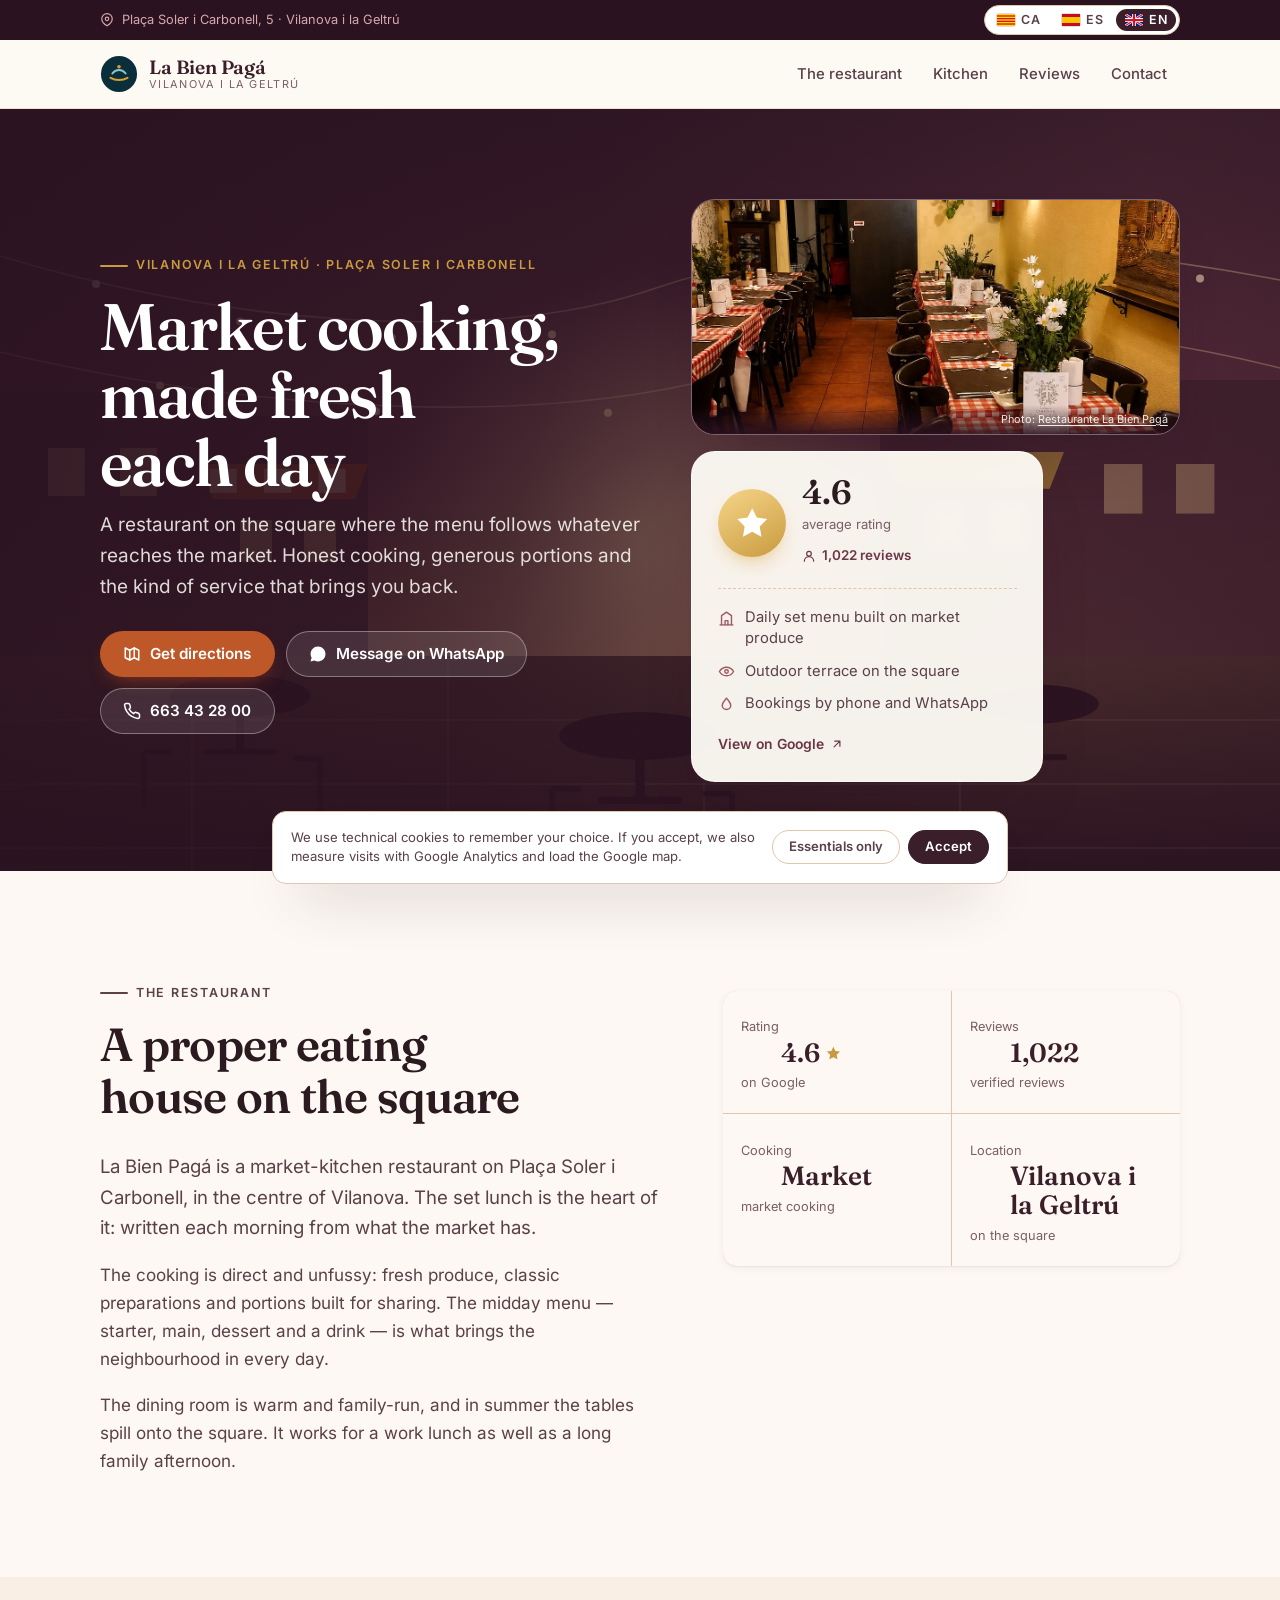
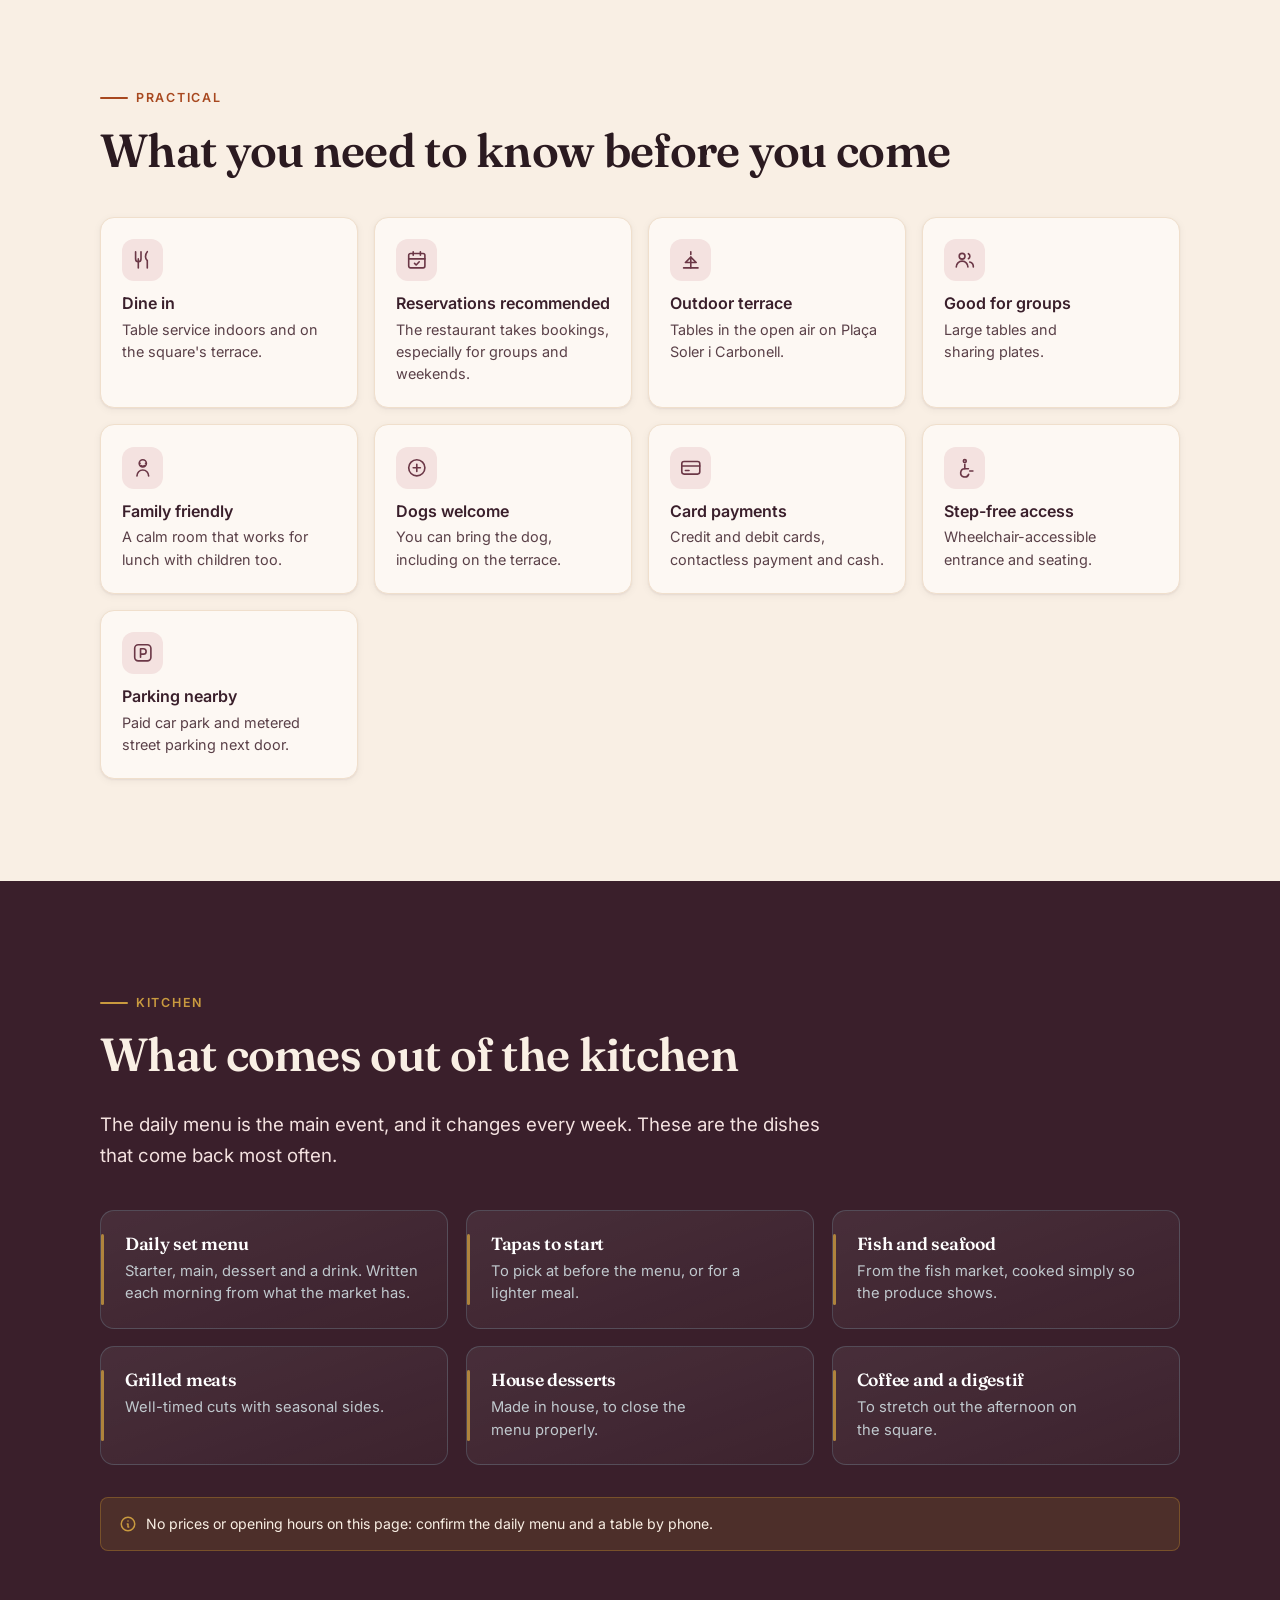
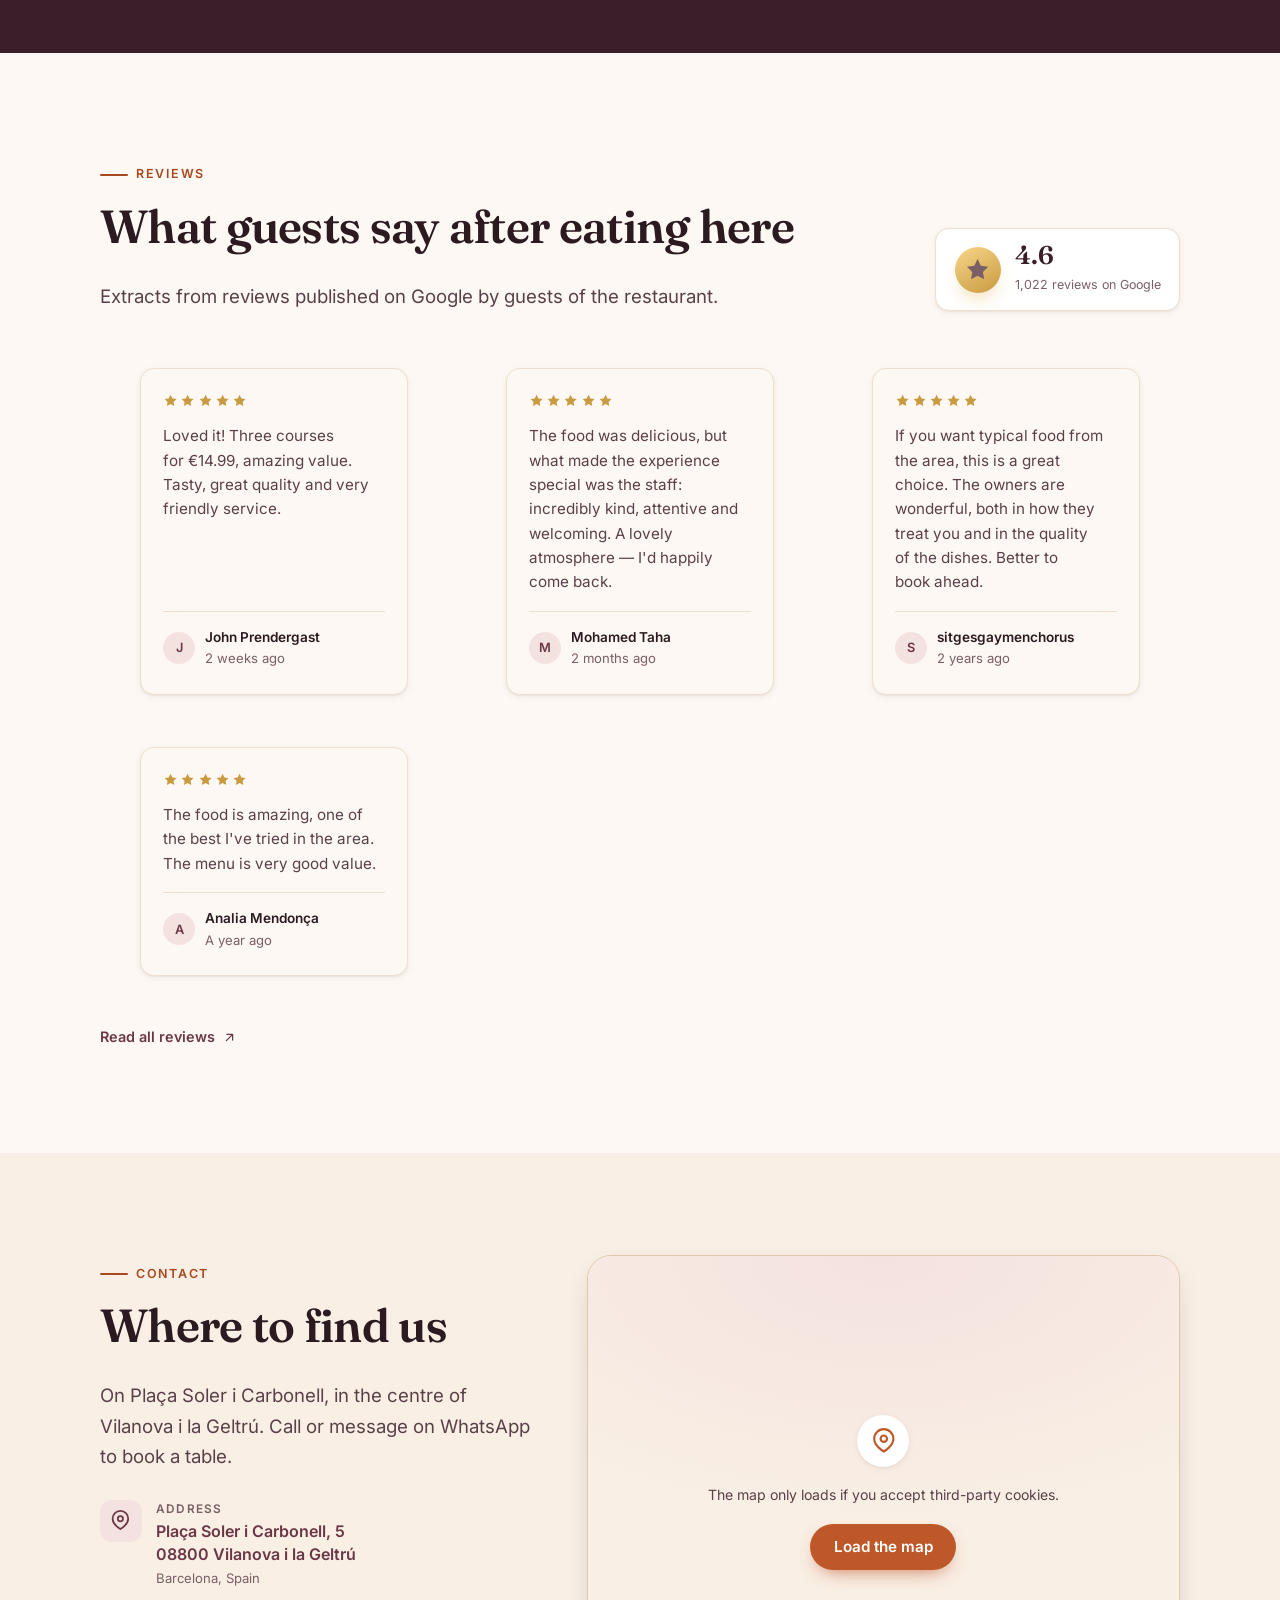
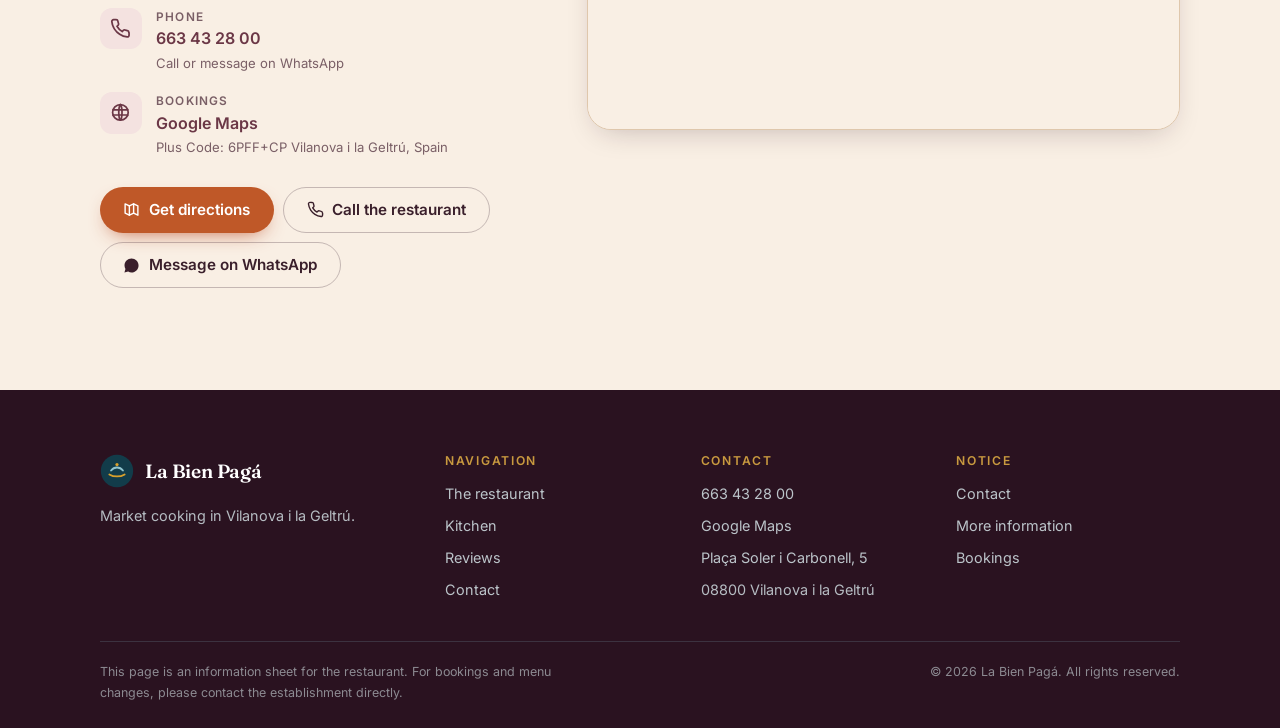
==== commit 7c204ecb: "Fix the Catalan flag: four evenly spaced red stripes" ====
--- a/en/index.html
+++ b/en/index.html
@@ -41,6 +41,57 @@
 <link rel="preload" href="../assets/fonts/fraunces-latin.woff2" as="font" type="font/woff2" crossorigin>
 <link rel="preload" href="../assets/fonts/inter-latin.woff2" as="font" type="font/woff2" crossorigin>
 <link rel="stylesheet" href="../assets/css/styles.css">
+
+<script>
+  /* Google Analytics 4 with consent mode. Goes in <head> of every generated page,
+     before any other script. Nothing is fetched from Google until the visitor
+     accepts, and storage stays denied by default even if the tag loads elsewhere. */
+  (function () {
+    var ID = 'G-71LT2Q093H';
+    var KEY = 'cookie-consent-v1';
+    var accepted = false;
+    try { accepted = localStorage.getItem(KEY) === 'accepted'; } catch (e) {}
+
+    window.dataLayer = window.dataLayer || [];
+    window.gtag = function () { window.dataLayer.push(arguments); };
+    gtag('js', new Date());
+
+    gtag('consent', 'default', {
+      ad_storage: 'denied',
+      ad_user_data: 'denied',
+      ad_personalization: 'denied',
+      analytics_storage: 'denied'
+    });
+
+    function load() {
+      if (window.__gaLoaded) return;
+      window.__gaLoaded = true;
+      var s = document.createElement('script');
+      s.async = true;
+      s.src = 'https://www.googletagmanager.com/gtag/js?id=' + ID;
+      document.head.appendChild(s);
+      gtag('config', ID);
+    }
+
+    function grant() {
+      load();
+      gtag('consent', 'update', {
+        ad_storage: 'granted',
+        ad_user_data: 'granted',
+        ad_personalization: 'granted',
+        analytics_storage: 'granted'
+      });
+    }
+
+    /* The cookie banner calls this from BOTH buttons; nothing touches Google before it runs. */
+    window.__analyticsConsent = function (isAccepted) {
+      try { localStorage.setItem(KEY, isAccepted ? 'accepted' : 'essential'); } catch (e) {}
+      if (isAccepted) grant();
+    };
+
+    if (accepted) grant();
+  })();
+</script>
 <script type="application/ld+json">
 {
   "@context": "https://schema.org",
@@ -94,7 +145,7 @@
     <nav class="langs" aria-label="Change language">
       
       <a class="langs__link" href="../" hreflang="ca" lang="ca">
-        <span class="langs__flag" aria-hidden="true"><svg viewBox="0 0 24 16"><rect width="24" height="16" fill="#fcdd09"/><g fill="#da121a"><rect y="1.6" width="24" height="1.6"/><rect y="6.4" width="24" height="1.6"/><rect y="11.2" width="24" height="1.6"/></g></svg></span>
+        <span class="langs__flag" aria-hidden="true"><svg viewBox="0 0 24 16"><rect width="24" height="16" fill="#fcdd09"/><g fill="#da121a"><rect y="1.7778" width="24" height="1.7778"/><rect y="5.3334" width="24" height="1.7778"/><rect y="8.889" width="24" height="1.7778"/><rect y="12.4446" width="24" height="1.7778"/></g></svg></span>
         <span class="langs__code">ca</span>
         <span class="sr-only">Català</span>
       </a>
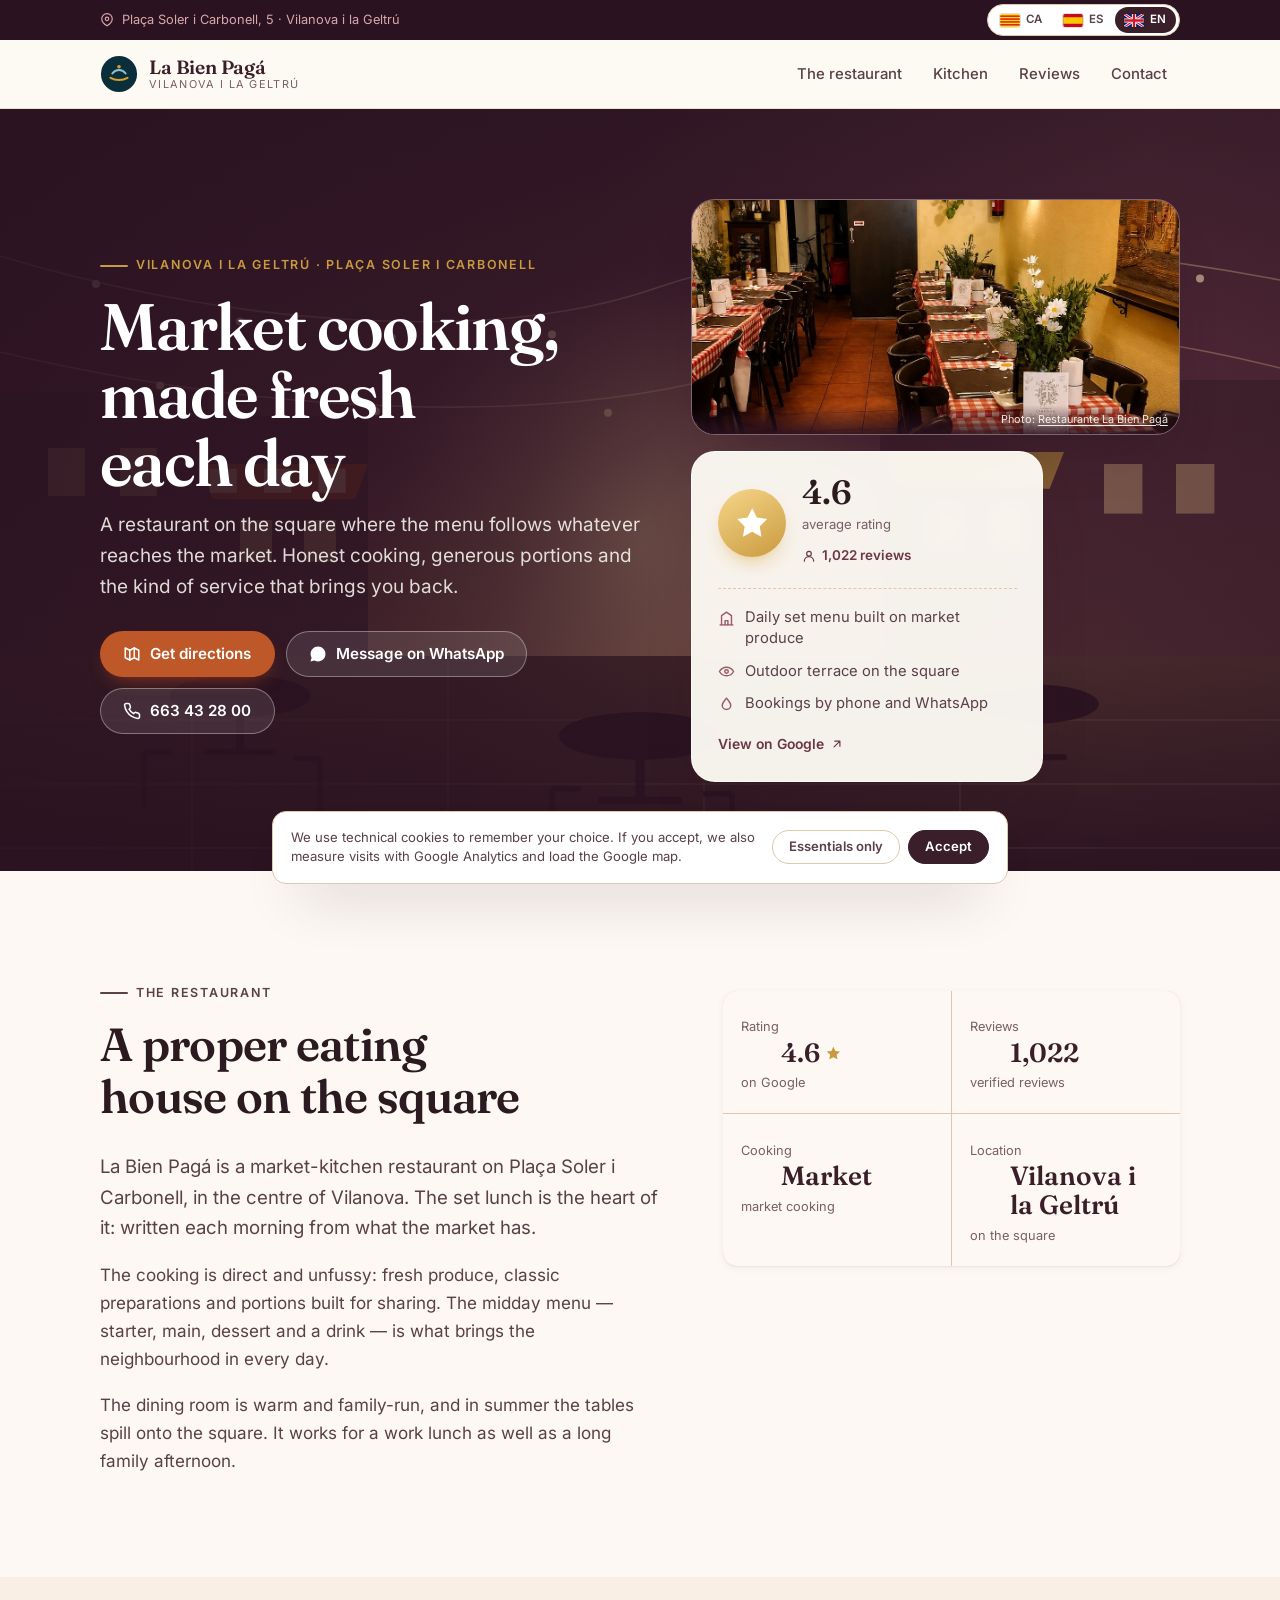
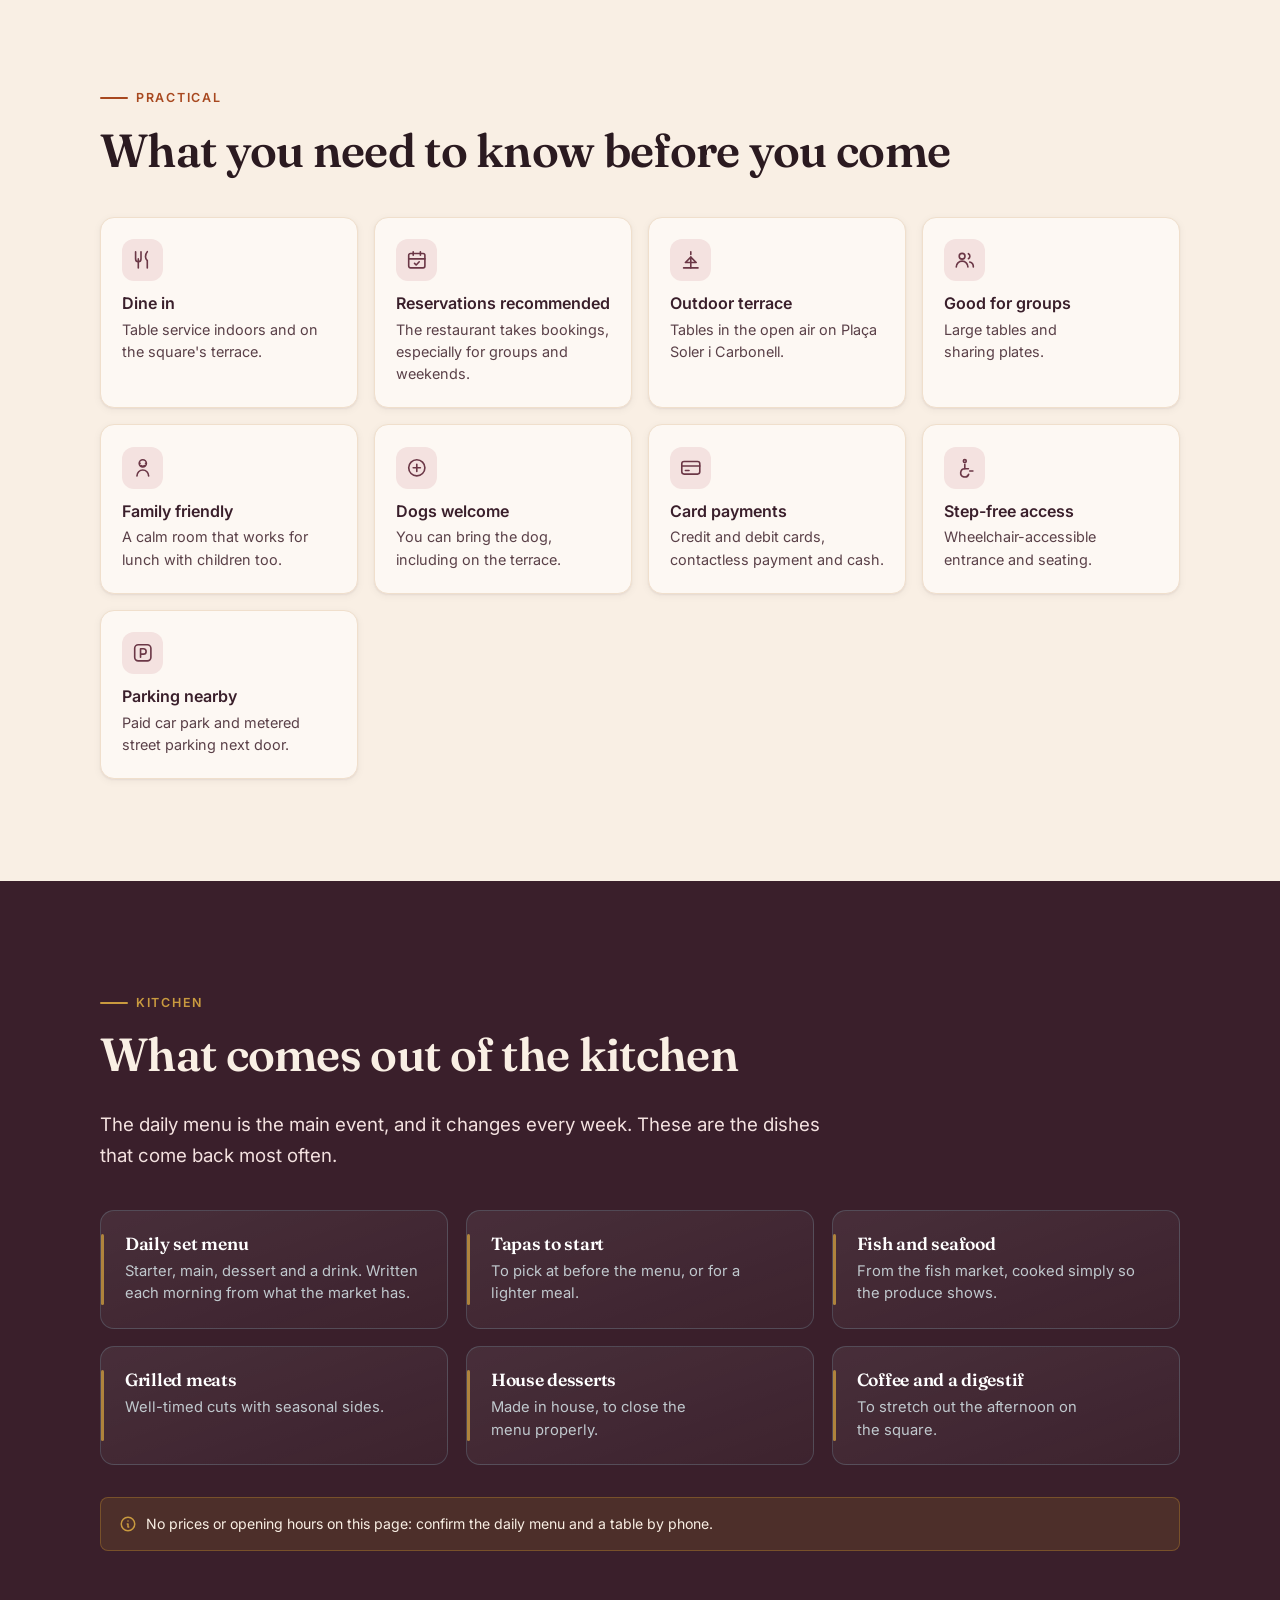
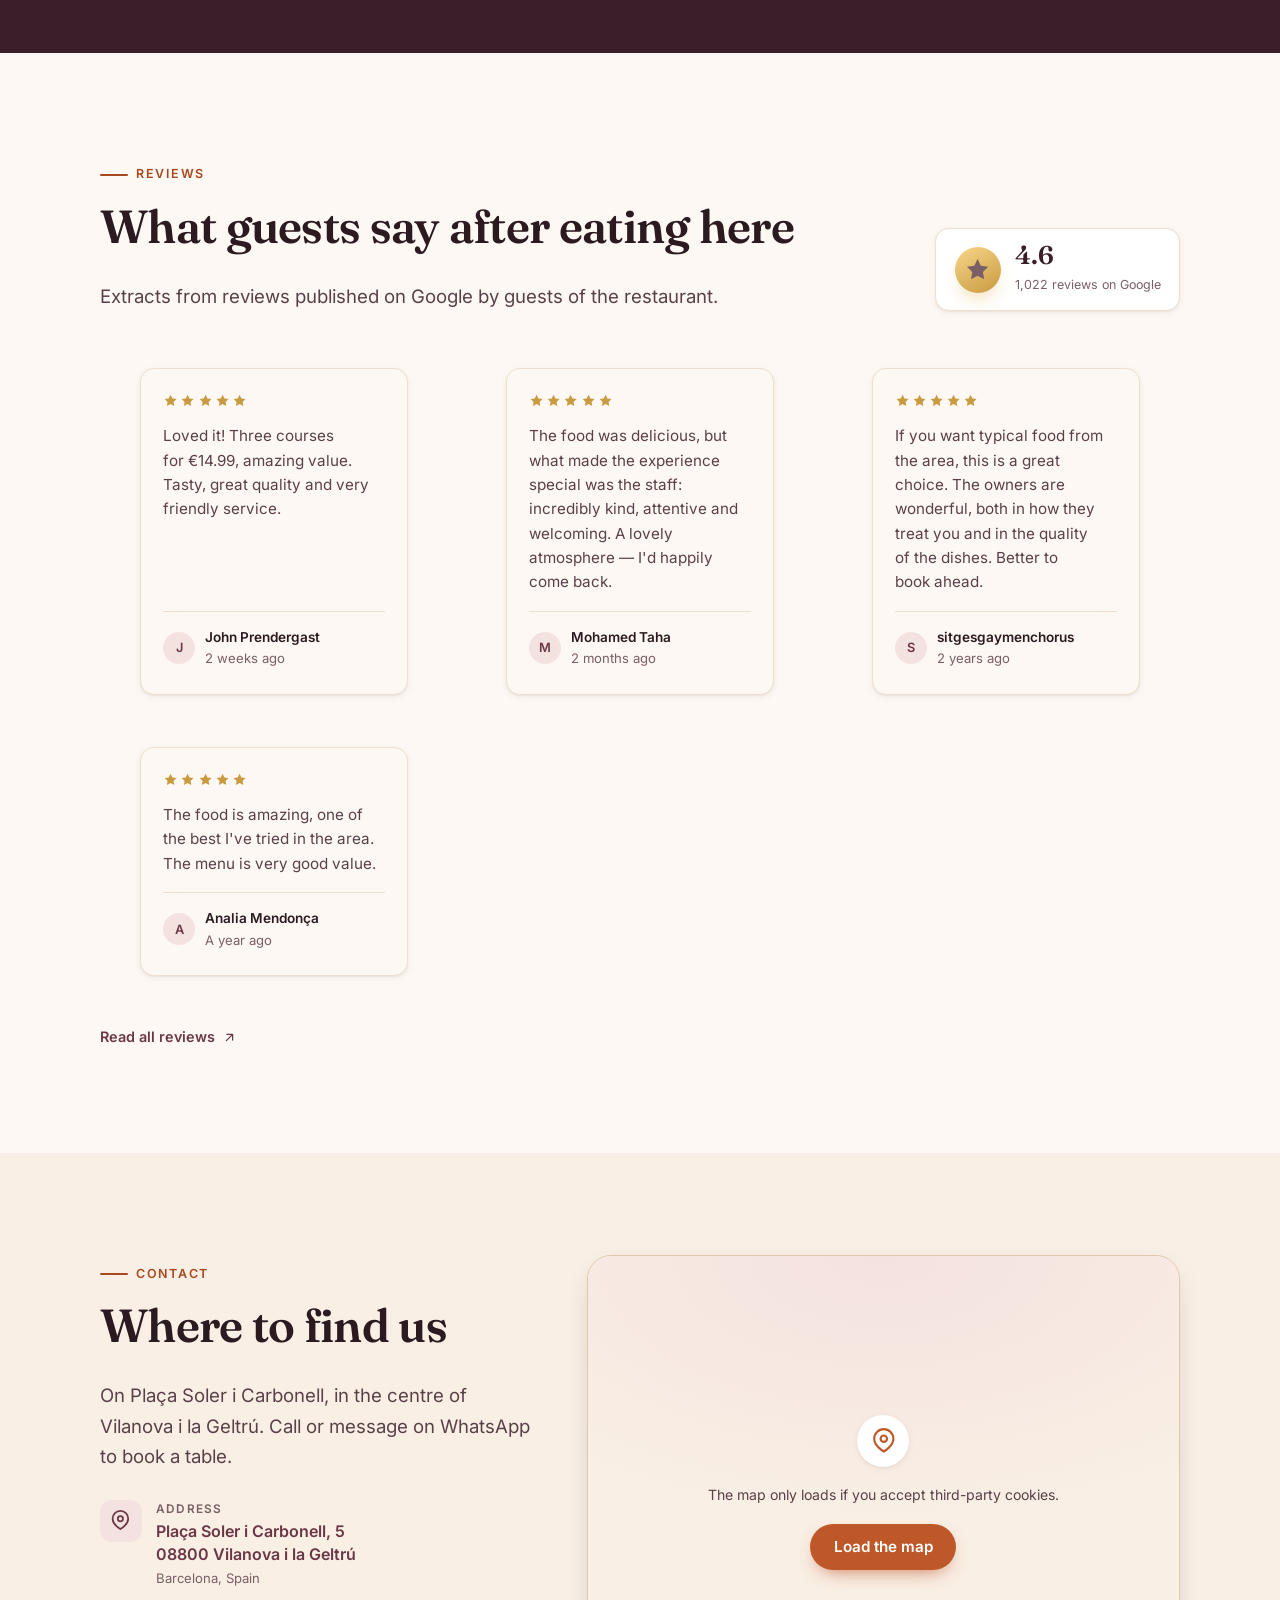
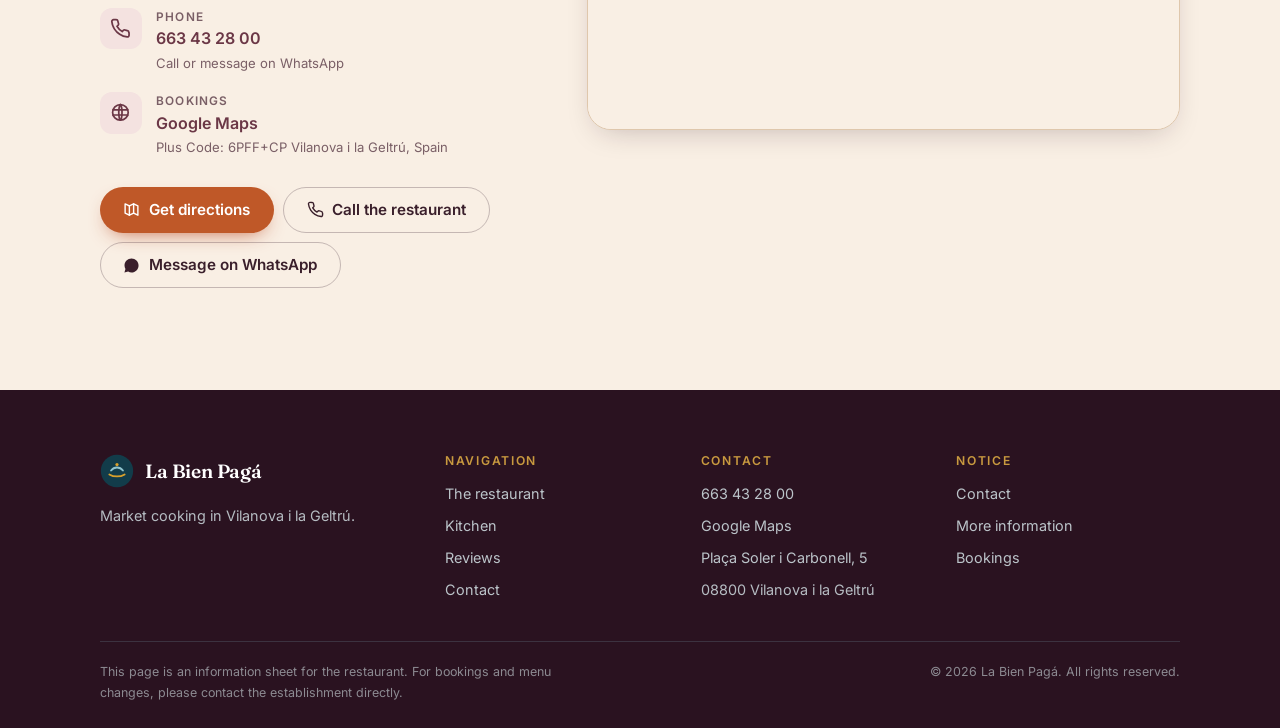
==== commit ff3a39d6: "Fix shared-UI drift: link components.css/js, drop local copies The site never linked the shared styl" ====
--- a/en/index.html
+++ b/en/index.html
@@ -40,6 +40,7 @@
 <link rel="manifest" href="../site.webmanifest">
 <link rel="preload" href="../assets/fonts/fraunces-latin.woff2" as="font" type="font/woff2" crossorigin>
 <link rel="preload" href="../assets/fonts/inter-latin.woff2" as="font" type="font/woff2" crossorigin>
+<link rel="stylesheet" href="../assets/css/components.css">
 <link rel="stylesheet" href="../assets/css/styles.css">
 
 <script>
@@ -647,6 +648,7 @@
   </div>
 </div>
 
+<script src="../assets/js/components.js" defer></script>
 <script src="../assets/js/main.js" defer></script>
 </body>
 </html>
--- a/assets/css/components.css
+++ b/assets/css/components.css
@@ -0,0 +1,138 @@
+/* ==========================================================================
+   Shared UI components — the canonical source for every generated site.
+   Repo: yourdataweb/site-components
+   Vendored into each site at assets/css/components.css and pinned by
+   src/components.lock (sha256). Do not edit the copy inside a site: change
+   this file, bump VERSION, and re-run scripts/sync-shared.mjs everywhere.
+
+   Each site sets only the custom properties; the rules stay identical, so a
+   fix here reaches every site instead of drifting into eight variants.
+   ========================================================================== */
+
+/* ---------- visually hidden, but readable by assistive tech ---------- */
+.sr-only {
+  position: absolute;
+  width: 1px;
+  height: 1px;
+  padding: 0;
+  margin: -1px;
+  overflow: hidden;
+  clip: rect(0 0 0 0);
+  white-space: nowrap;
+  border: 0;
+}
+
+/* ---------- skip link ---------- */
+.skip-link {
+  position: absolute;
+  left: -9999px;
+  top: 0;
+  z-index: 100;
+  padding: .75rem 1.25rem;
+  border-radius: 0 0 6px 0;
+  background: var(--shared-ink, #10222a);
+  color: #fff;
+  text-decoration: none;
+}
+.skip-link:focus { left: 0; }
+
+/* ---------- language switch ----------
+   Site overrides, set in its own :root:
+     --langs-bg --langs-border --langs-ink --langs-active-bg --langs-active-ink
+   Geometry is fixed on purpose: a flags-only variant made the pill narrower
+   than the flag plus its padding, so the active background bled past the flag,
+   and a per-site height meant the bar never aligned with the button beside it.
+   -------------------------------------------------------------------------- */
+.langs {
+  display: inline-flex;
+  align-items: center;
+  gap: 2px;
+  height: 32px;
+  padding: 0 3px;
+  border: 1px solid var(--langs-border, #d8dee2);
+  border-radius: 999px;
+  background: var(--langs-bg, #fff);
+  box-sizing: border-box;
+}
+.langs__link {
+  display: inline-flex;
+  align-items: center;
+  justify-content: center;
+  gap: 6px;
+  height: 26px;
+  padding: 0 9px;
+  border-radius: 999px;
+  text-decoration: none;
+  line-height: 1;
+  color: var(--langs-ink, #40565f);
+  transition: background-color .15s ease, color .15s ease;
+}
+.langs__link:hover { background: rgba(0, 0, 0, .06); }
+.langs__link[aria-current="true"] {
+  background: var(--langs-active-bg, #0e2f3d);
+  color: var(--langs-active-ink, #fff);
+}
+.langs__link[aria-current="true"]:hover { background: var(--langs-active-bg, #0e2f3d); }
+
+/* The flag markup is a bare <svg> with only a viewBox, so it sizes itself and
+   would overflow the pill; the box is a hard size that clips it. */
+.langs__flag {
+  display: block;
+  flex: none;
+  width: 20px;
+  height: 13px;
+  border-radius: 2px;
+  overflow: hidden;
+  box-shadow: 0 0 0 1px rgba(0, 0, 0, .12);
+}
+.langs__flag svg {
+  display: block;
+  width: 20px;
+  height: 13px;
+}
+.langs__code {
+  font-size: .72rem;
+  font-weight: 600;
+  letter-spacing: .05em;
+  text-transform: uppercase;
+}
+
+@media (max-width: 420px) {
+  .langs { height: 30px; }
+  .langs__link { height: 24px; padding: 0 7px; gap: 5px; }
+  .langs__code { font-size: .68rem; }
+}
+
+/* ---------- reveal on scroll ----------
+   Only hidden when the script has marked the document: with JS blocked the
+   content stays visible instead of every block sitting at opacity 0. */
+html.js .reveal {
+  opacity: 0;
+  transform: translateY(16px);
+  transition: opacity .55s ease, transform .55s cubic-bezier(.22, 1, .36, 1);
+}
+html.js .reveal.is-visible { opacity: 1; transform: none; }
+@media (prefers-reduced-motion: reduce) {
+  html.js .reveal { opacity: 1; transform: none; transition: none; }
+}
+
+/* ---------- invariants ----------
+   Restated last so a site's own stylesheet cannot quietly change them. The
+   earlier language-switch bugs came from per-site geometry, not from colour. */
+.langs {
+  height: 32px;
+  padding: 0 3px;
+  gap: 2px;
+  border-radius: 999px;
+  border: 1px solid var(--langs-border, #d8dee2);
+  background: var(--langs-bg, #fff);
+  box-sizing: border-box;
+}
+.langs__link { height: 26px; padding: 0 9px; gap: 6px; border-radius: 999px; }
+.langs__flag { width: 20px; height: 13px; overflow: hidden; flex: none; }
+.langs__flag svg { width: 20px; height: 13px; display: block; }
+
+@media (max-width: 420px) {
+  .langs { height: 30px; }
+  .langs__link { height: 24px; padding: 0 7px; gap: 5px; }
+}
--- a/assets/css/styles.css
+++ b/assets/css/styles.css
@@ -84,6 +84,14 @@
     Helvetica, Arial, sans-serif;
 
   color-scheme: light;
+
+  /* Shared language-switch tokens (see assets/css/components.css). */
+  --langs-bg: #ffffff;
+  --langs-border: var(--sand-300);
+  --langs-ink: var(--ink-soft);
+  --langs-active-bg: var(--sea-900);
+  --langs-active-ink: #ffffff;
+  --shared-ink: var(--sea-950);
 }
 
 /* ---------- reset ---------- */
@@ -306,41 +314,8 @@
 .nav-toggle:hover { background: var(--sand-200); }
 
 /* ---------- language switch ---------- */
-.langs {
-  display: flex;
-  align-items: center;
-  gap: .25rem;
-  padding: .2rem;
-  border: 1px solid var(--sand-300);
-  border-radius: 999px;
-  background: #fff;
-}
-.langs__link {
-  display: inline-flex;
-  align-items: center;
-  gap: .4rem;
-  padding: .3rem .55rem;
-  border-radius: 999px;
-  text-decoration: none;
-  font-size: .78rem;
-  font-weight: 600;
-  color: var(--ink-soft);
-  line-height: 1;
-}
-.langs__link:hover { background: var(--sand-200); color: var(--sea-900); }
-.langs__link[aria-current="true"] {
-  background: var(--sea-900);
-  color: #fff;
-}
-.langs__flag {
-  width: 18px;
-  height: 12px;
-  border-radius: 2px;
-  flex: none;
-  box-shadow: 0 0 0 1px rgba(42, 18, 32, .15);
-  display: block;
-}
-.langs__code { text-transform: uppercase; letter-spacing: .04em; }
+/* Language switch geometry + colours come from assets/css/components.css;
+   this site supplies only the --langs-* colour tokens in :root. */
 
 /* ---------- buttons ---------- */
 .btn {
@@ -1001,21 +976,9 @@
 }
 .cookiebar__reject:hover { background: var(--sand-100); }
 
-/* ---------- reveal on scroll ---------- */
-.reveal {
-  opacity: 0;
-  transform: translateY(18px);
-  transition: opacity .6s ease, transform .6s cubic-bezier(.22, 1, .36, 1);
-}
-.reveal.is-visible {
-  opacity: 1;
-  transform: none;
-}
-@media (prefers-reduced-motion: reduce) {
-  html { scroll-behavior: auto; }
-  .reveal { opacity: 1; transform: none; transition: none; }
-  .btn:hover, .card:hover { transform: none; }
-}
+/* Reveal-on-scroll lives in assets/css/components.css (shared, .js-gated).
+   A local copy here kept content invisible with JavaScript disabled. */
+
 
 /* ==========================================================================
    Responsive
@@ -1056,9 +1019,7 @@
   .nav-toggle { display: inline-flex; }
   .header__inner { gap: .5rem; }
   .brand__sub { display: none; }
-  .langs__link { padding: .35rem .45rem; }
-  .langs__code { display: none; }
-  .langs__flag { width: 20px; height: 14px; }
+  /* language-switch geometry is owned by components.css */
 }
 
 /* medium band: keep the full nav on tablet widths (~820 px) */
@@ -1066,8 +1027,7 @@
   .brand__name { font-size: 1.05rem; }
   .brand__sub { font-size: .6rem; letter-spacing: .08em; }
   .nav__link { padding: .45rem .6rem; font-size: .86rem; }
-  .langs__link { padding: .28rem .45rem; }
-  .langs__code { display: none; }
+  /* language-switch geometry is owned by components.css */
 }
 
 @media (max-width: 640px) {
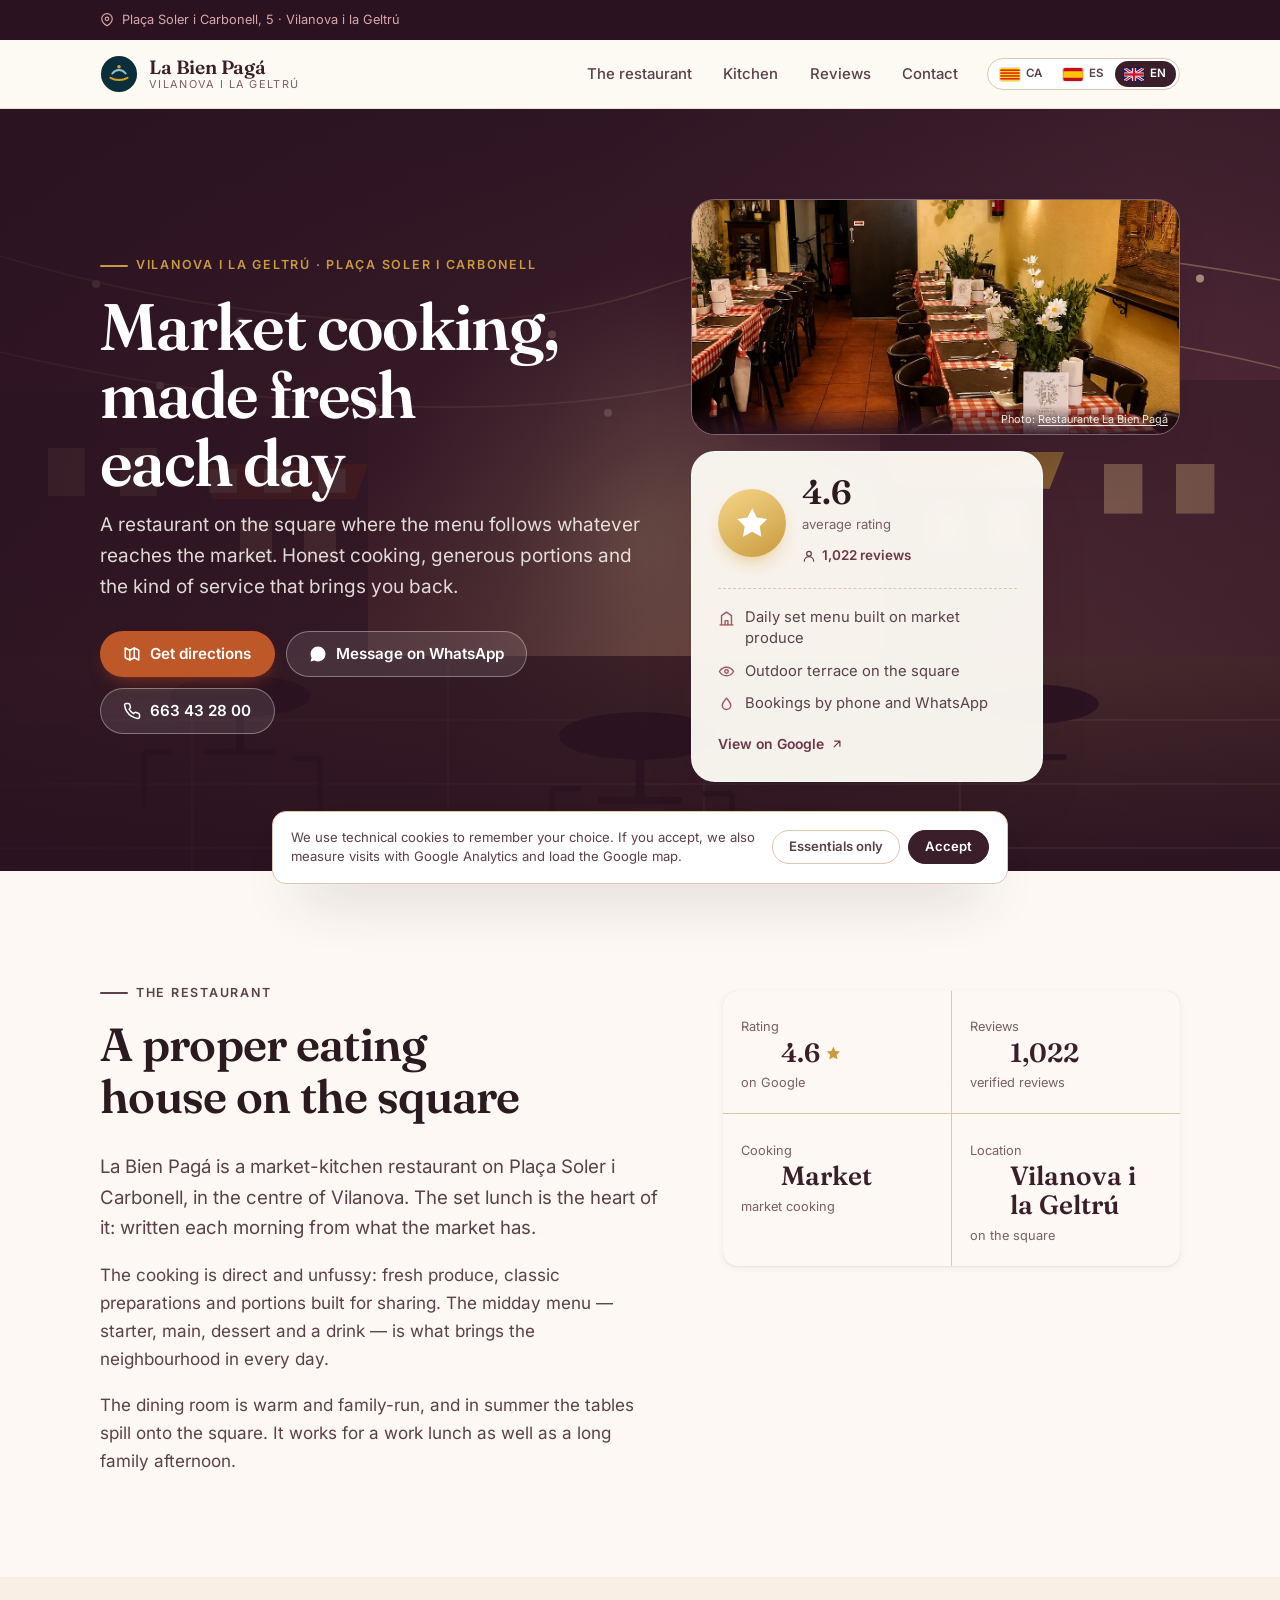
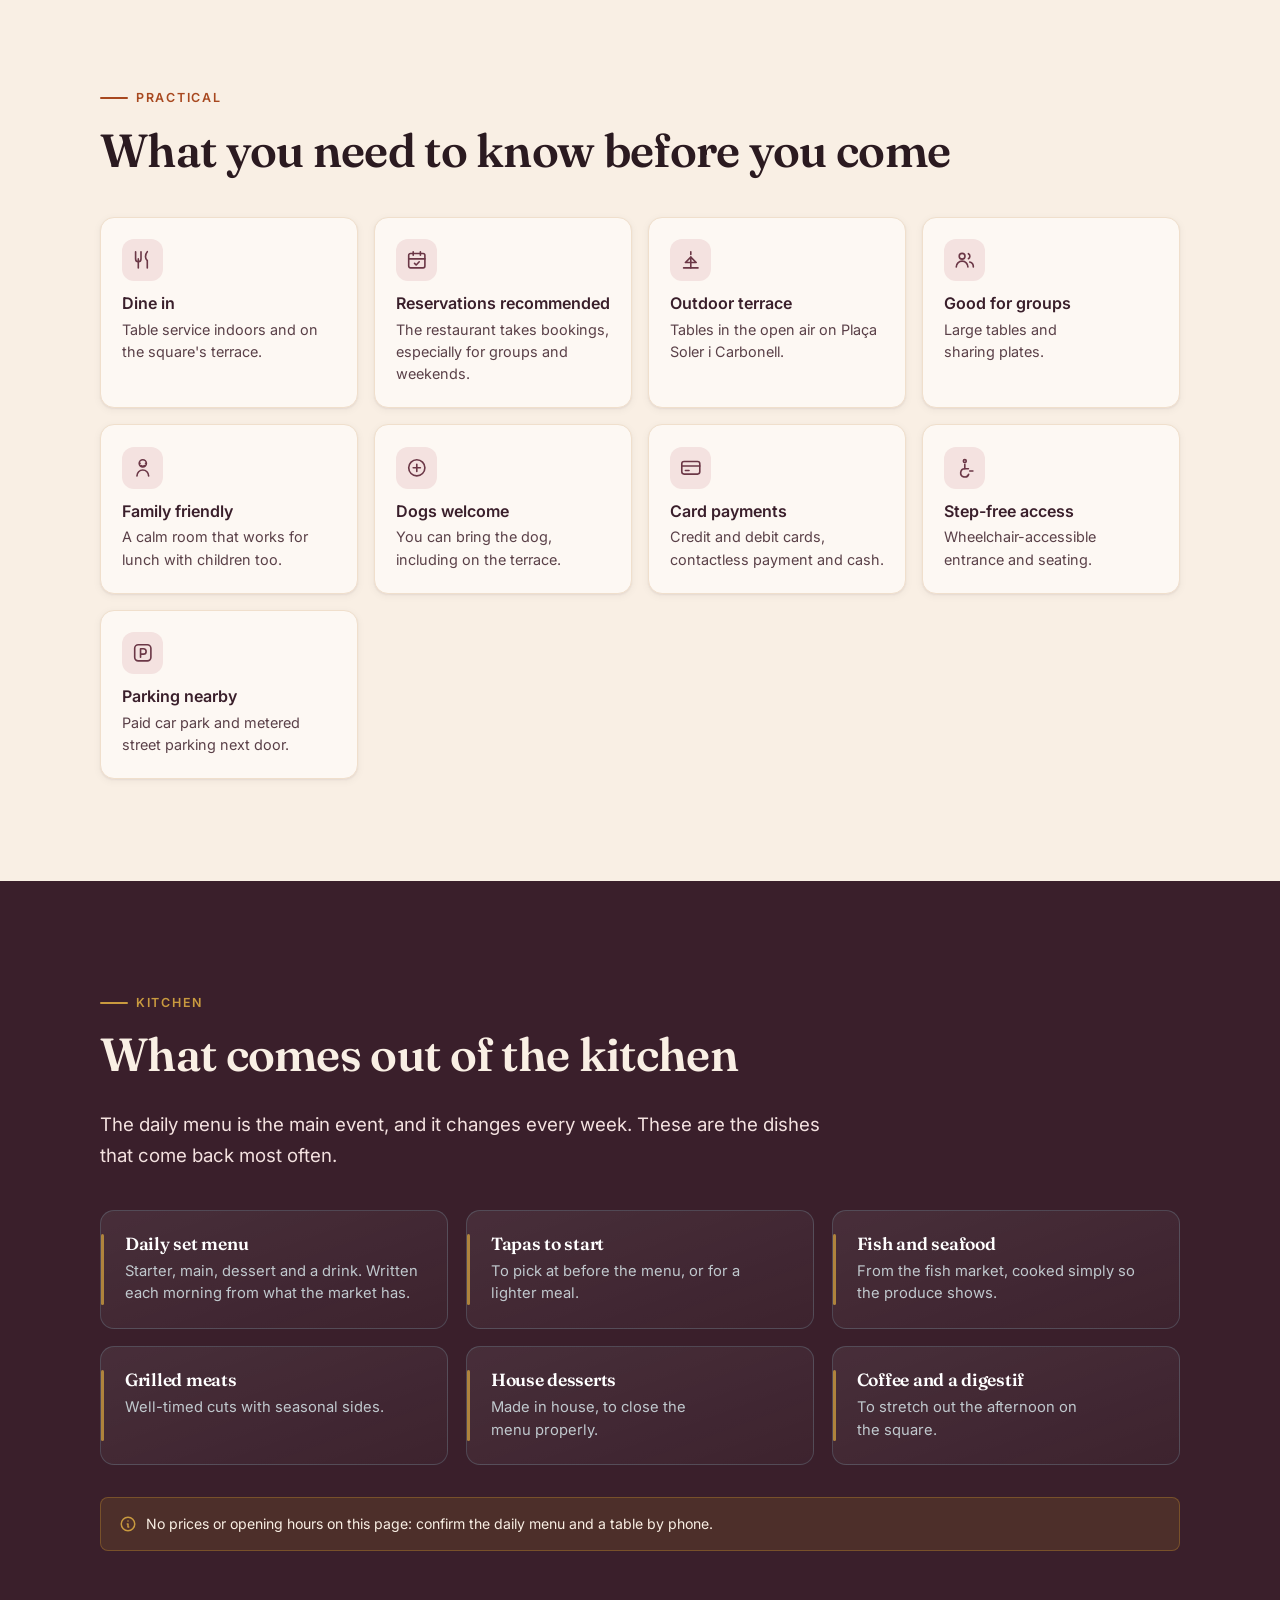
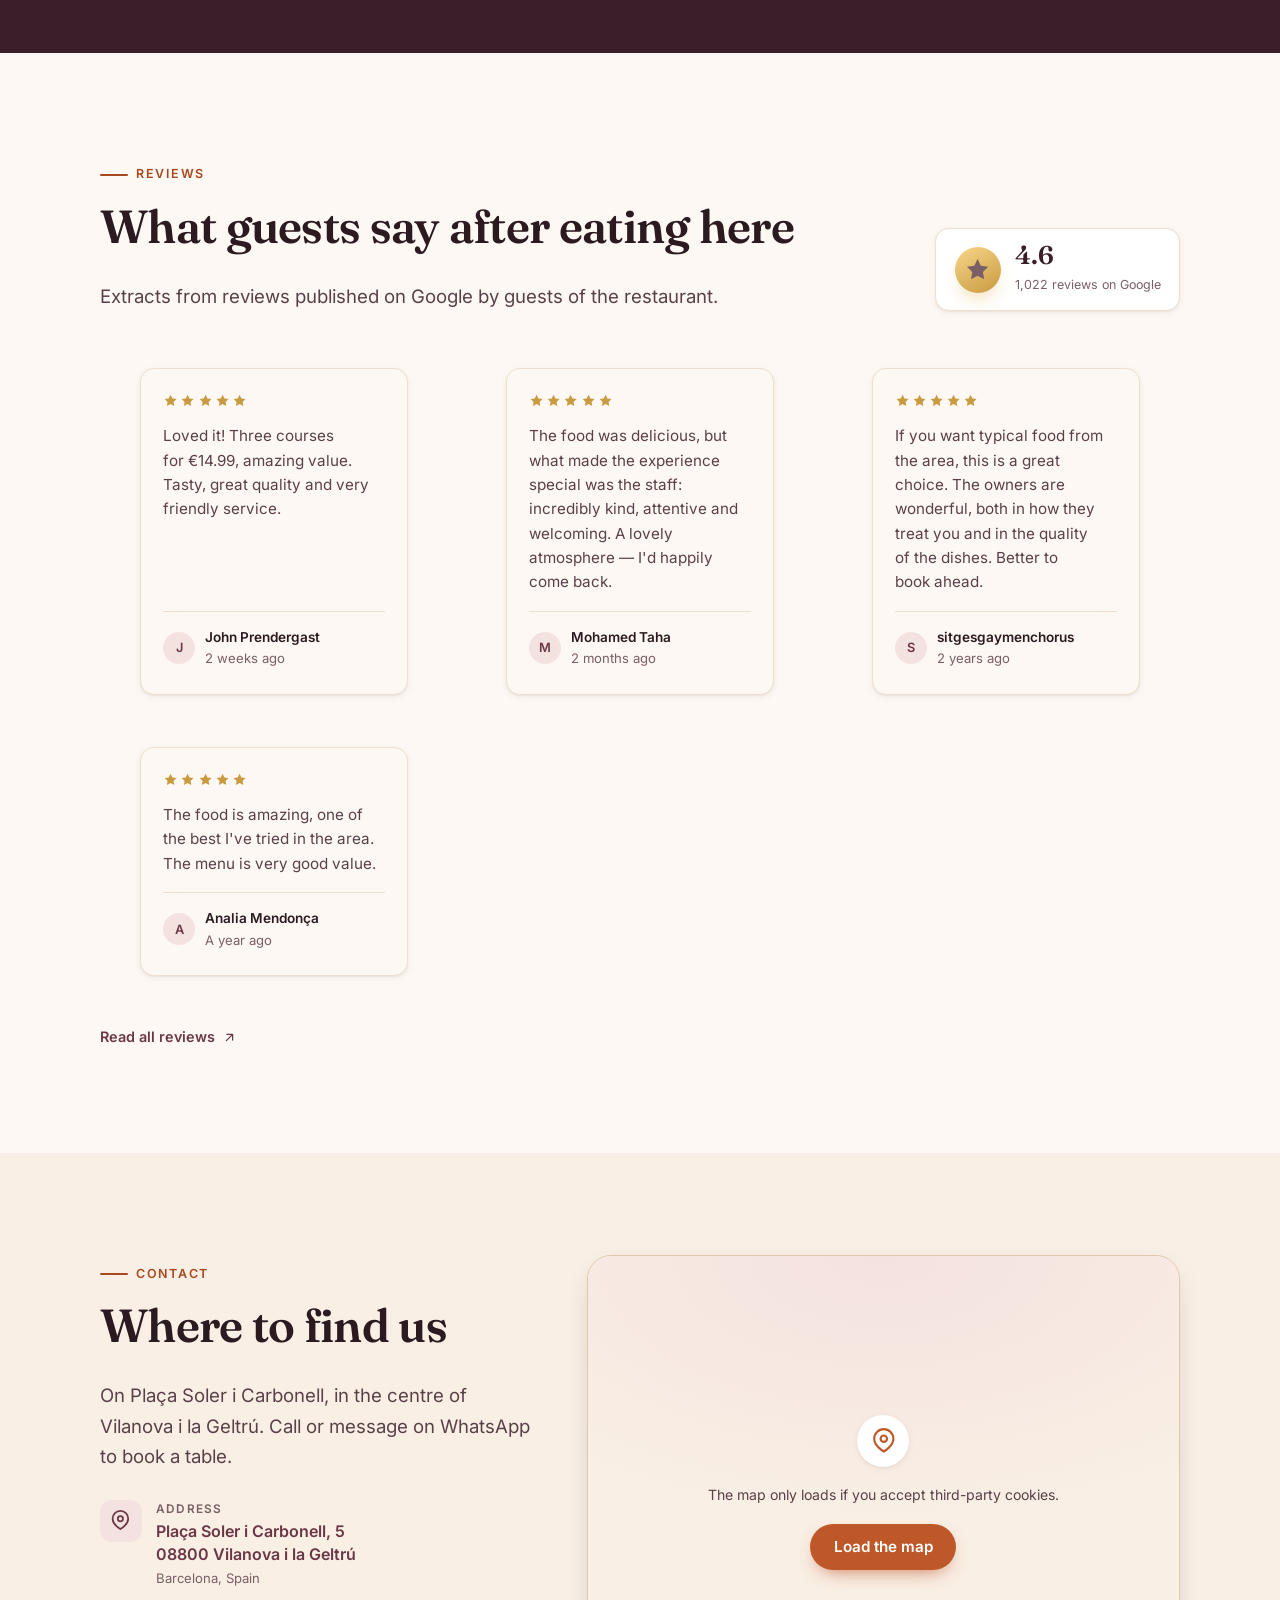
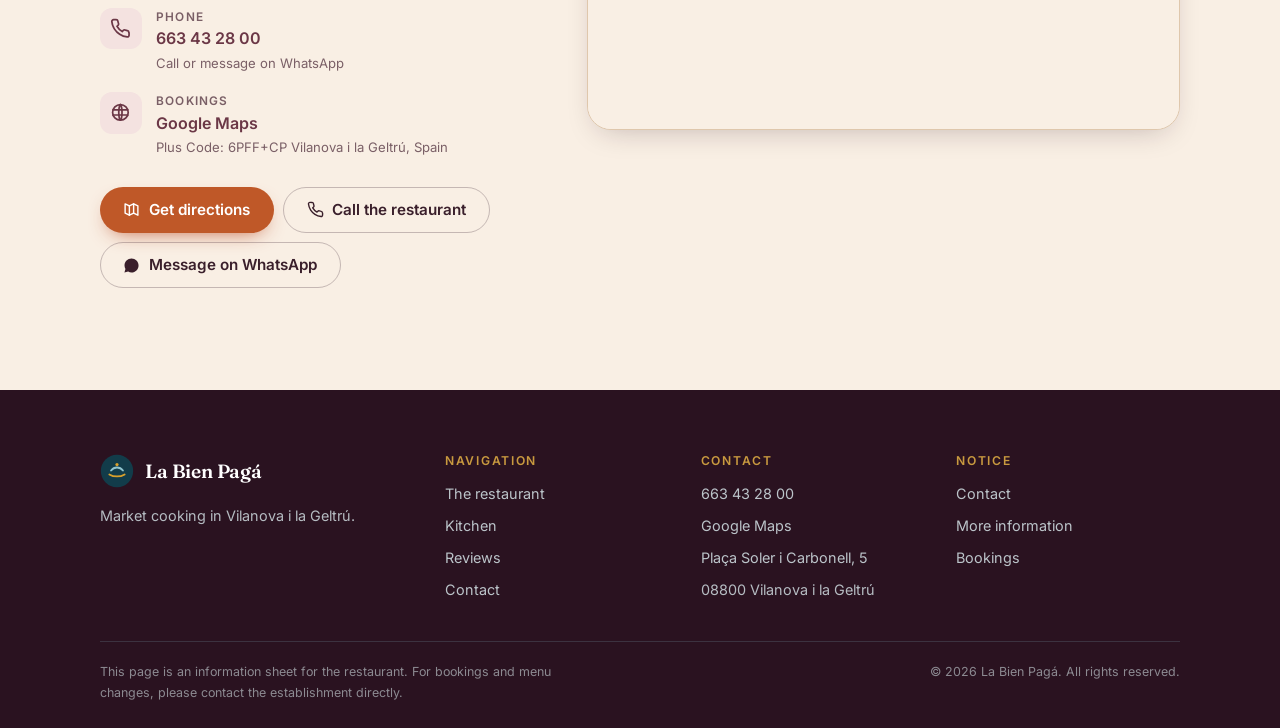
==== commit 7bccdb2d: "Header: one toolbar row for name, menu and language switch The header put the language switch in the" ====
--- a/en/index.html
+++ b/en/index.html
@@ -41,6 +41,7 @@
 <link rel="preload" href="../assets/fonts/fraunces-latin.woff2" as="font" type="font/woff2" crossorigin>
 <link rel="preload" href="../assets/fonts/inter-latin.woff2" as="font" type="font/woff2" crossorigin>
 <link rel="stylesheet" href="../assets/css/components.css">
+<link rel="stylesheet" href="../assets/css/header-tools.css">
 <link rel="stylesheet" href="../assets/css/styles.css">
 
 <script>
@@ -650,5 +651,6 @@
 
 <script src="../assets/js/components.js" defer></script>
 <script src="../assets/js/main.js" defer></script>
+<script src="../assets/js/header-tools.js" defer></script>
 </body>
 </html>
--- a/assets/css/header-tools.css
+++ b/assets/css/header-tools.css
@@ -0,0 +1,164 @@
+/* ==========================================================================
+   Shared header toolbar — one row at every width.
+   Repo: yourdataweb/site-components
+   Vendored into each site at assets/css/header-tools.css and pinned by
+   src/components.lock.
+
+   Anatomy this operates on (built by header-tools.js):
+     <header ...>
+       <div class="wrap">                     existing inner wrapper
+         <a class="brand">[mark]<span class="sm-name">Business</span></a>
+         <nav id="site-nav">…</nav>           drawer on mobile
+         <button class="nav-toggle">…</button>
+         <div class="sm-tools">               created by the script
+           <nav class="langs">…</nav>
+           <button class="nav-toggle">…</button>
+         </div>
+       </div>
+     </header>
+
+   Goal: name, menu button and language switch share one row, vertically centred,
+   with real gutters. The name is the only flexible item, so a long business name
+   truncates instead of pushing the tools onto a second row.
+   ========================================================================== */
+
+/* A header inner that wraps is the original defect: the address line and the
+   switch fell onto a second row and the bar grew to twice its height. Once the
+   toolbar is in place there is one row by construction, so wrapping is off. */
+.has-tools [data-tools] > .wrap,
+.has-tools [data-tools] > .shell,
+.has-tools [data-tools] > .container,
+.has-tools [data-tools][class*="inner"] {
+  flex-wrap: nowrap;
+}
+
+/* The tools container is the anchor: it sits at the right edge of the bar. */
+.sm-tools {
+  display: flex;
+  align-items: center;
+  gap: .5rem;
+  /* Never grows; may shrink only as a last resort. The identity owns the flexible
+     slot, so the row cannot become wider than the viewport. */
+  flex: none;
+  max-width: 100%;
+  margin-left: auto;
+}
+
+/* Anything still marked as "belongs on the bar" is aligned to the same centre line,
+   so a switch left outside .sm-tools cannot drift a few pixels off the button. */
+.has-tools .langs,
+.has-tools .nav-toggle,
+.has-tools .navbtn {
+  align-self: center;
+}
+
+/* The name is the only item allowed to shrink. min-width:0 is what actually lets
+   flex truncate instead of overflowing; without it the text refuses to compress
+   and shoves the tools off the row. */
+.sm-parent-safe {
+  min-width: 0;
+}
+
+.has-tools .sm-name {
+  display: block;
+  min-width: 0;
+  overflow: hidden;
+  text-overflow: ellipsis;
+  white-space: nowrap;
+}
+
+/* The identity link wraps the mark and the name; it must be able to shrink while
+   the mark itself never does. Sites that put `margin-right: auto` on the brand to
+   push the switch away are neutralised: the toolbar owns that spacing now, and the
+   leftover margin was what made one header 98px tall. */
+.has-tools .sm-name {
+  /* A long single word ("BRASPAÑA") contributes its full width as min-content and
+     forces the row wider. Capping it is what lets the toolbar keep its place. */
+  max-width: 100%;
+}
+
+.has-tools .brand,
+.has-tools .identity,
+.has-tools .marchio,
+.has-tools .logo,
+.has-tools .mark,
+.has-tools .sign {
+  margin-right: 0;
+}
+.has-tools .sm-name {
+  /* A long single word ("BRASPAÑA") contributes its full width as min-content and
+     forces the row wider. Capping it is what lets the toolbar keep its place. */
+  max-width: 100%;
+}
+
+.has-tools .brand,
+.has-tools .identity,
+.has-tools .marchio,
+.has-tools .logo,
+.has-tools .sign {
+  flex: 1 1 auto;
+  min-width: 0;
+}
+
+.has-tools .sm-mark,
+.has-tools .brand__mark,
+.has-tools .identity__mark,
+.has-tools .marchio__mark,
+.has-tools .logo__mark,
+.has-tools .mark__mark,
+.has-tools .sign__mark,
+.has-tools .brand-mark {
+  flex: none;
+}
+
+/* ---------------------------------------------------------------- mobile
+   Below the drawer breakpoint the bar carries three things in ~330 px of space:
+   prune the name to one line at a smaller size, keep the mark visible, and keep
+   the switch on 30 px so it lines up with a 38 px button without dominating. */
+@media (max-width: 860px) {
+  /* The address strip repeats the footer and the contact block; on a phone it is
+     what pushes the bar down and leaves the tools on a second line. */
+  .sm-strip-note {
+    display: none;
+  }
+
+  /* A phone link in the bar is redundant next to a call button in the hero and in
+     the contact block, and it is the widest thing in the toolbar. Drop it before
+     it costs the business its name. */
+  .sm-tools .head-phone,
+  .sm-tools .topbar__tel,
+  .sm-tools .header-phone {
+    display: none;
+  }
+
+  .has-tools .brand__sub,
+  .has-tools .identity__sub,
+  .has-tools .marchio__sub,
+  .has-tools .logo__sub,
+  .has-tools .mark__sub,
+  .has-tools .sign__sub,
+  .has-tools .brand-sub {
+    display: none;
+  }
+
+  .has-tools .sm-name {
+    font-size: 1rem;
+    line-height: 1.2;
+  }
+
+  .sm-tools {
+    gap: .4rem;
+  }
+}
+
+/* Very narrow: the mark plus a 6-character name plus two controls is the floor.
+   Tighten gutters rather than dropping the language switch — a visitor with a
+   phone is exactly who needs it. */
+@media (max-width: 380px) {
+  .sm-tools {
+    gap: .3rem;
+  }
+  .has-tools .sm-name {
+    font-size: .92rem;
+  }
+}
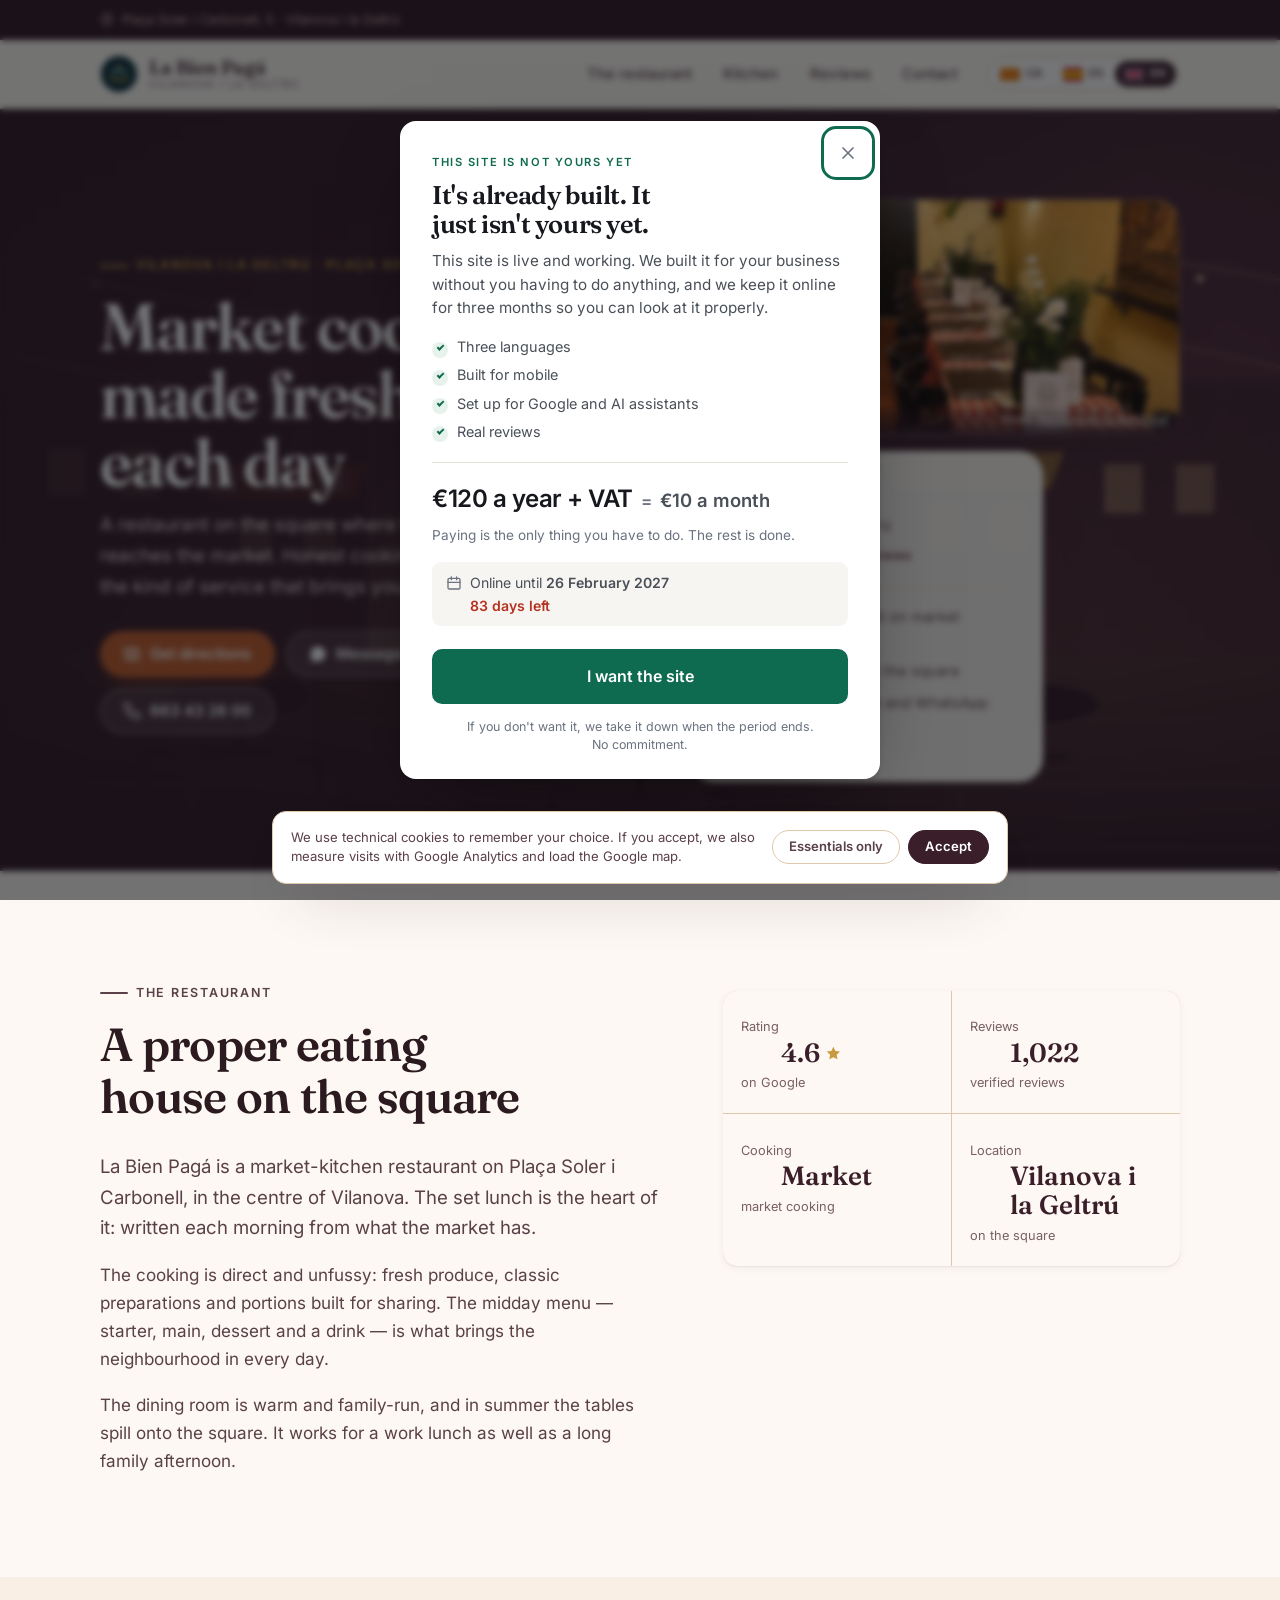
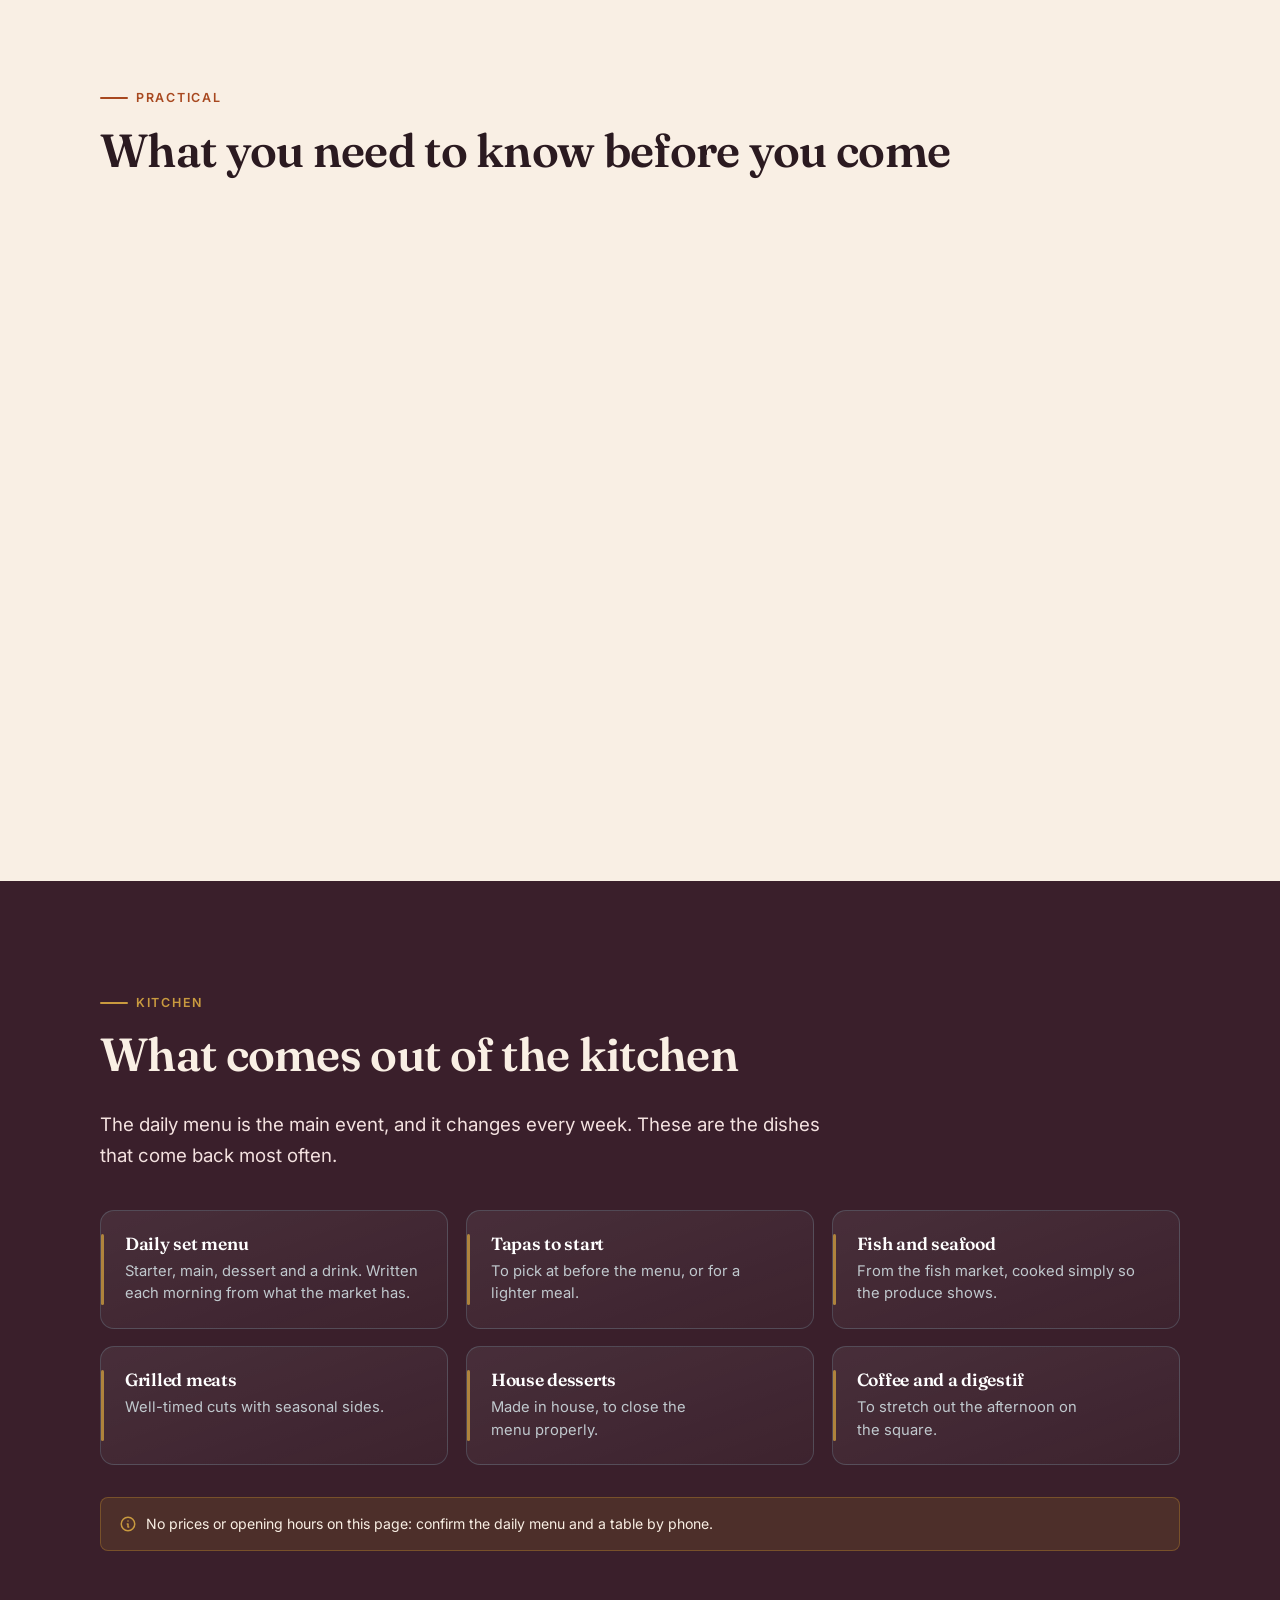
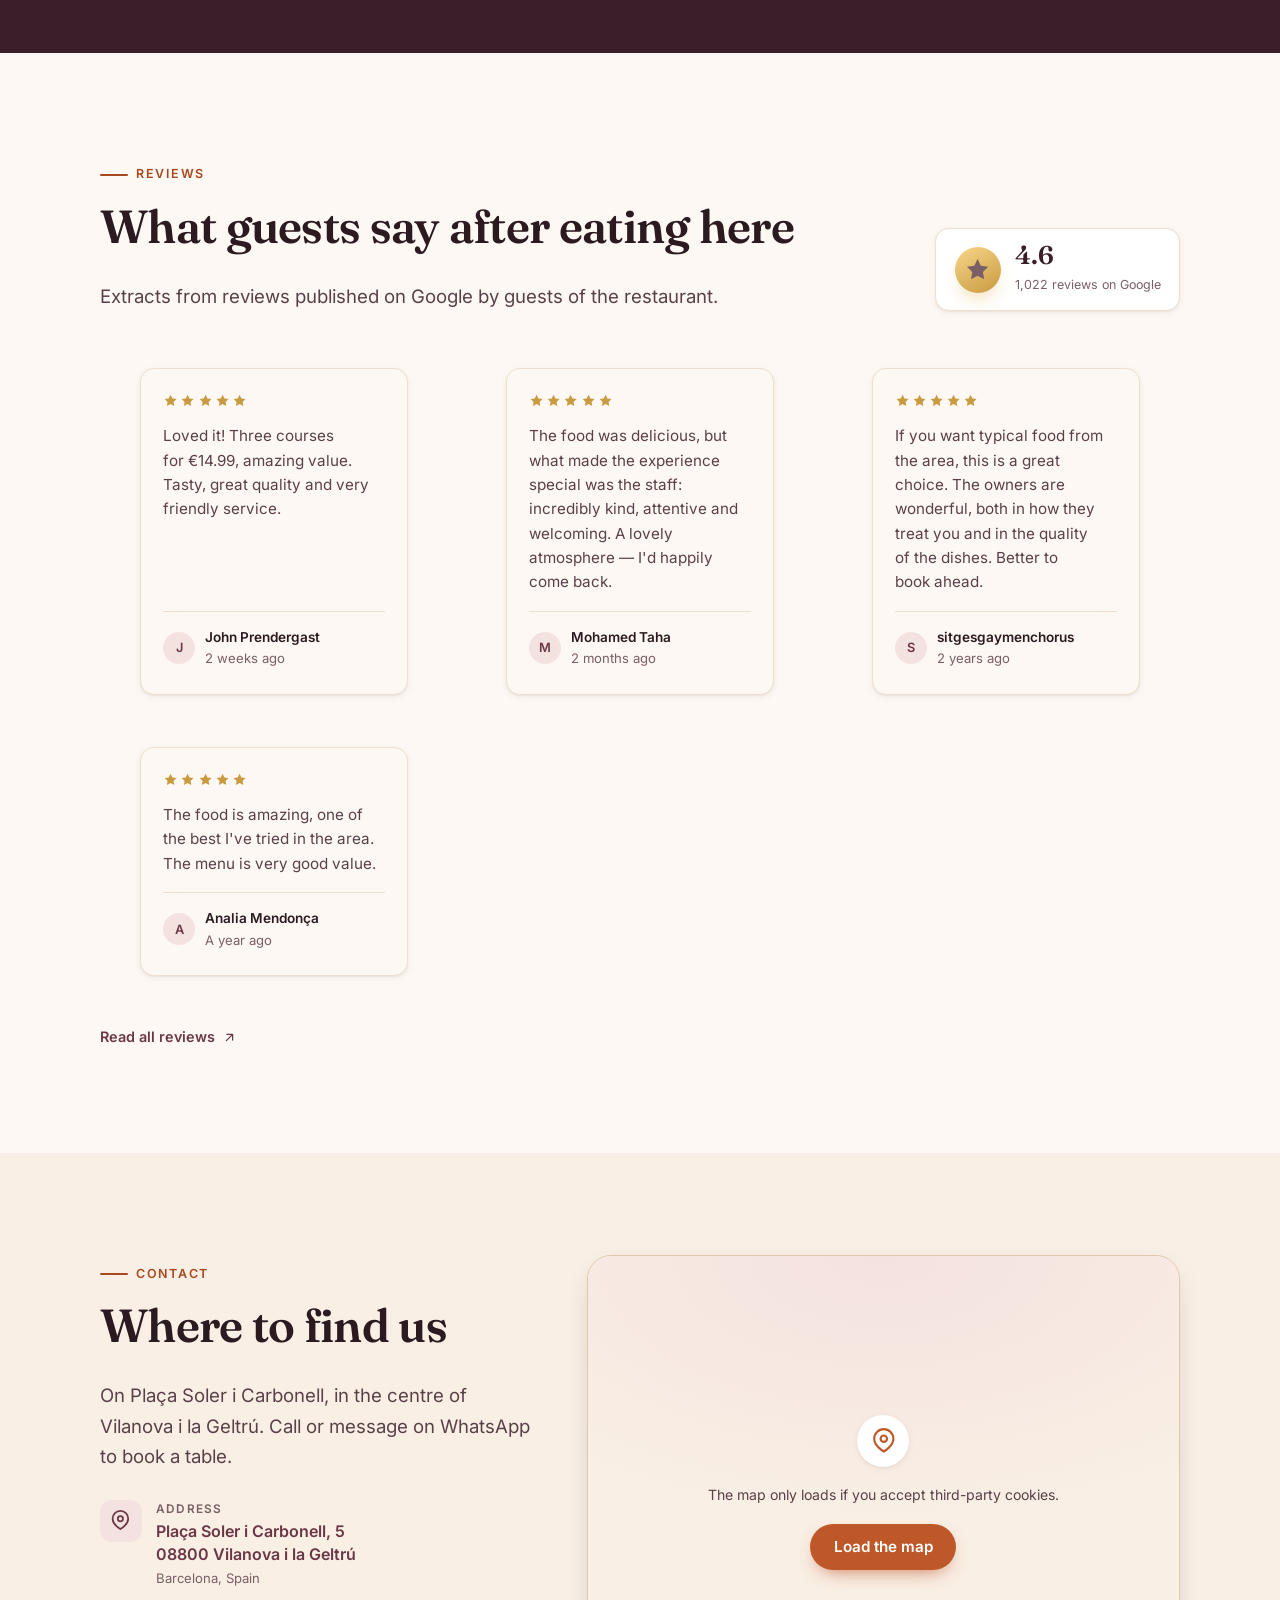
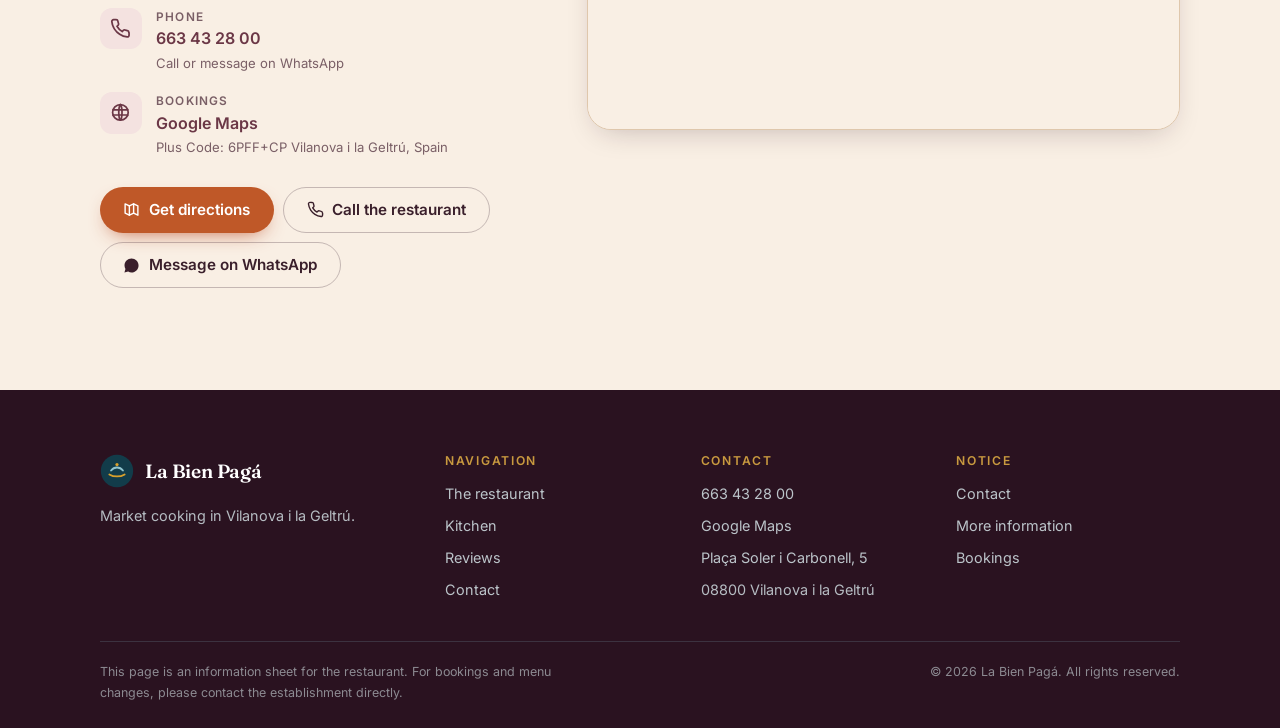
==== commit 98f1f0a9: "Offer panel: state the offer, take the decision Adds the branded offer dialog to every site: what th" ====
--- a/en/index.html
+++ b/en/index.html
@@ -43,6 +43,8 @@
 <link rel="stylesheet" href="../assets/css/components.css">
 <link rel="stylesheet" href="../assets/css/header-tools.css">
 <link rel="stylesheet" href="../assets/css/styles.css">
+<link rel="stylesheet" href="../assets/css/offer-panel.css">
+
 
 <script>
   /* Google Analytics 4 with consent mode. Goes in <head> of every generated page,
@@ -651,6 +653,10 @@
 
 <script src="../assets/js/components.js" defer></script>
 <script src="../assets/js/main.js" defer></script>
+
+<script type="application/json" id="sm-offer-config">{"offerEnds":"2027-02-26","offerEndsLabel":"26 February 2027","buyUrl":"","offerEmail":"","phoneE164":"+34663432800","copy":{"kicker":"This site is not yours yet","title":"It's already built. It just isn't yours yet.","lead":"This site is live and working. We built it for your business without you having to do anything, and we keep it online for three months so you can look at it properly.","features":["Three languages","Built for mobile","Set up for Google and AI assistants","Real reviews"],"priceYear":"€120 a year + VAT","priceMonth":"€10 a month","priceNote":"Paying is the only thing you have to do. The rest is done.","until":"Online until","days":"{n} days left","cta":"I want the site","buy":"I want the site","buyPhone":"Call and claim it","contact":"Talk to us","call":"Call us","close":"Close","pill":"This site is not yours yet","foot":"If you don't want it, we take it down when the period ends. No commitment."}}</script>
+<script src="../assets/js/offer-panel.js" defer></script>
+
 <script src="../assets/js/header-tools.js" defer></script>
 </body>
 </html>
--- a/assets/css/offer-panel.css
+++ b/assets/css/offer-panel.css
@@ -0,0 +1,313 @@
+/* ==========================================================================
+   Offer panel — the conversion surface for a site that is live but unbought.
+   Repo: yourdataweb/site-components
+   Vendored into each site at assets/css/offer-panel.css and pinned by
+   src/components.lock.
+
+   Colour strategy, and why:
+   - The site's own accent stays on the site. The panel uses a single high-contrast
+     action colour for the primary CTA and nothing else, so the eye has exactly one
+     place to go. Two competing accents is the most common reason a dialog gets read
+     and not acted on.
+   - The primary CTA is the only element on the panel with a filled background. The
+     secondary is a quiet outline: it must be findable, not tempting.
+   - Urgency is carried by a warm red *only* on the deadline line, never on the CTA.
+     A red button reads as error; a red date reads as a deadline.
+
+   The panel is an overlay, never the page: it can be closed and the site content is
+   untouched underneath.
+   ========================================================================== */
+
+html.sm-offer-open,
+html.sm-offer-open body {
+  overflow: hidden;
+}
+
+/* The cookie notice is a legal surface and must stay reachable while the panel is
+   open: a visitor cannot be asked to accept or decline tracking behind a modal. It
+   is raised above the backdrop and the panel never covers its bottom edge. */
+html.sm-offer-open #cookiebar,
+html.sm-offer-open .cookiebar,
+html.sm-offer-open #cookie-banner {
+  z-index: 300;
+}
+
+.sm-offer {
+  --offer-ink: #16181d;
+  --offer-ink-soft: #4a5058;
+  --offer-muted: #6b7280;
+  --offer-paper: #ffffff;
+  --offer-line: #e6e3dd;
+  --offer-action: #0f6b4f;      /* one action colour, WCAG AA on white at 5.9:1 */
+  --offer-action-hover: #0b5440;
+  --offer-urgent: #b4321f;      /* deadline only */
+
+  position: fixed;
+  inset: 0;
+  z-index: 200;
+  display: flex;
+  align-items: center;
+  justify-content: center;
+  padding: 1rem;
+  font-family: Inter, -apple-system, BlinkMacSystemFont, "Segoe UI", Roboto, sans-serif;
+  -webkit-font-smoothing: antialiased;
+}
+
+.sm-offer__backdrop {
+  position: absolute;
+  inset: 0;
+  background: rgba(16, 18, 22, .58);
+  backdrop-filter: blur(3px);
+}
+
+.sm-offer__panel {
+  position: relative;
+  width: min(100%, 30rem);
+  max-height: calc(100vh - 2rem);
+  overflow-y: auto;
+  background: var(--offer-paper);
+  color: var(--offer-ink);
+  border-radius: 16px;
+  padding: 2rem 2rem 1.5rem;
+  box-shadow: 0 30px 80px -32px rgba(0, 0, 0, .55), 0 2px 8px rgba(0, 0, 0, .10);
+  animation: sm-offer-in .28s cubic-bezier(.22, 1, .36, 1);
+}
+
+@keyframes sm-offer-in {
+  from { opacity: 0; transform: translateY(12px) scale(.985); }
+  to   { opacity: 1; transform: none; }
+}
+@media (prefers-reduced-motion: reduce) {
+  .sm-offer__panel { animation: none; }
+}
+
+/* Close: top-right, 44px hit area, muted but not hidden. */
+.sm-offer__close {
+  position: absolute;
+  top: .6rem;
+  right: .6rem;
+  width: 44px;
+  height: 44px;
+  display: inline-flex;
+  align-items: center;
+  justify-content: center;
+  border: 0;
+  border-radius: 10px;
+  background: transparent;
+  color: var(--offer-muted);
+  cursor: pointer;
+}
+.sm-offer__close:hover { background: #f3f1ed; color: var(--offer-ink); }
+.sm-offer__close:focus-visible { outline: 3px solid var(--offer-action); outline-offset: 2px; }
+
+.sm-offer__kicker {
+  margin: 0 0 .55rem;
+  font-size: .7rem;
+  font-weight: 700;
+  letter-spacing: .14em;
+  text-transform: uppercase;
+  color: var(--offer-action);
+}
+
+.sm-offer__title {
+  margin: 0 0 .6rem;
+  font-family: Fraunces, Georgia, serif;
+  font-size: 1.6rem;
+  line-height: 1.15;
+  letter-spacing: -.015em;
+  color: var(--offer-ink);
+  padding-right: 2rem;
+}
+
+.sm-offer__lead {
+  margin: 0 0 1.1rem;
+  font-size: .95rem;
+  line-height: 1.55;
+  color: var(--offer-ink-soft);
+}
+
+/* Feature list: scannable, checkmarks, no icons fighting for attention. */
+.sm-offer__features {
+  margin: 0 0 1.25rem;
+  padding: 0;
+  list-style: none;
+  display: grid;
+  gap: .45rem;
+}
+.sm-offer__feature {
+  position: relative;
+  padding-left: 1.55rem;
+  font-size: .9rem;
+  line-height: 1.45;
+  color: var(--offer-ink-soft);
+}
+.sm-offer__feature::before {
+  content: "";
+  position: absolute;
+  left: 0;
+  top: .28rem;
+  width: 1rem;
+  height: 1rem;
+  border-radius: 50%;
+  background: #e7f2ed;
+}
+.sm-offer__feature::after {
+  content: "";
+  position: absolute;
+  left: .29rem;
+  top: .47rem;
+  width: .42rem;
+  height: .24rem;
+  border-left: 2px solid var(--offer-action);
+  border-bottom: 2px solid var(--offer-action);
+  transform: rotate(-45deg);
+}
+
+/* Price: the yearly figure and its monthly equivalent bound by an equals sign, so
+   they cannot be read as two separate charges. */
+.sm-offer__price {
+  display: flex;
+  align-items: baseline;
+  flex-wrap: wrap;
+  gap: .5rem;
+  padding: 1rem 0 .2rem;
+  border-top: 1px solid var(--offer-line);
+}
+.sm-offer__price-year {
+  font-size: 1.5rem;
+  font-weight: 700;
+  letter-spacing: -.02em;
+  color: var(--offer-ink);
+}
+.sm-offer__price-eq {
+  font-size: 1.05rem;
+  font-weight: 700;
+  color: var(--offer-muted);
+}
+.sm-offer__price-month {
+  font-size: 1.15rem;
+  font-weight: 600;
+  color: var(--offer-ink-soft);
+}
+.sm-offer__price-note {
+  margin: .1rem 0 0;
+  font-size: .85rem;
+  color: var(--offer-muted);
+}
+
+/* Deadline: warm red, the only place colour is allowed to alarm. */
+.sm-offer__meta {
+  display: flex;
+  align-items: flex-start;
+  gap: .5rem;
+  margin: 1rem 0 0;
+  padding: .7rem .85rem;
+  background: #f7f5f2;
+  border-radius: 9px;
+  font-size: .88rem;
+  line-height: 1.4;
+  color: var(--offer-ink-soft);
+}
+.sm-offer__meta svg { flex: none; margin-top: .1rem; color: var(--offer-muted); }
+.sm-offer__meta.is-urgent { background: #fdf1ee; color: #6d2318; }
+.sm-offer__meta.is-urgent svg { color: var(--offer-urgent); }
+.sm-offer__meta strong { color: inherit; }
+.sm-offer__days { display: block; font-weight: 600; color: var(--offer-urgent); margin-top: .15rem; }
+
+/* Actions: one filled, one outline. */
+.sm-offer__actions {
+  display: grid;
+  gap: .6rem;
+  margin-top: 1.4rem;
+}
+.sm-offer__cta {
+  display: inline-flex;
+  align-items: center;
+  justify-content: center;
+  min-height: 52px;
+  padding: .9rem 1.25rem;
+  border-radius: 10px;
+  background: var(--offer-action);
+  color: #fff;
+  font-size: 1rem;
+  font-weight: 700;
+  text-decoration: none;
+  transition: background-color .15s ease;
+}
+.sm-offer__cta:hover { background: var(--offer-action-hover); }
+.sm-offer__cta:focus-visible { outline: 3px solid var(--offer-action); outline-offset: 3px; }
+
+.sm-offer__secondary {
+  display: inline-flex;
+  align-items: center;
+  justify-content: center;
+  min-height: 46px;
+  padding: .7rem 1.25rem;
+  border: 1px solid var(--offer-line);
+  border-radius: 10px;
+  color: var(--offer-ink);
+  font-size: .93rem;
+  font-weight: 600;
+  text-decoration: none;
+}
+.sm-offer__secondary:hover { background: #f7f5f2; }
+.sm-offer__secondary:focus-visible { outline: 3px solid var(--offer-action); outline-offset: 3px; }
+
+.sm-offer__foot {
+  margin: .9rem 0 0;
+  font-size: .78rem;
+  line-height: 1.45;
+  color: var(--offer-muted);
+  text-align: center;
+}
+
+/* ---------------------------------------------------------------- mobile
+   Full-height sheet on a phone: the desktop dialog wastes the space it has and
+   pushes the CTA below the fold once the feature list wraps. */
+@media (max-width: 560px) {
+  .sm-offer { padding: 0; align-items: flex-end; }
+  .sm-offer__panel {
+    width: 100%;
+    max-height: 92vh;
+    border-radius: 18px 18px 0 0;
+    padding: 1.6rem 1.25rem 1.25rem;
+    animation: sm-offer-up .3s cubic-bezier(.22, 1, .36, 1);
+  }
+  @keyframes sm-offer-up {
+    from { opacity: 0; transform: translateY(24px); }
+    to   { opacity: 1; transform: none; }
+  }
+  .sm-offer__title { font-size: 1.35rem; }
+  .sm-offer__price-year { font-size: 1.3rem; }
+}
+
+/* ---------------------------------------------------------------- pill
+   After closing: small, low-contrast, bottom-left, out of the thumb's path. */
+/* `body >` is deliberate: a site stylesheet can define a generic `.sm-offer-pill`
+   or reset `position` on buttons, and the last-loaded rule wins. Anchoring the
+   selector keeps the pill fixed to the viewport instead of landing in normal flow
+   at the bottom of the document, where it is unclickable. */
+body > .sm-offer-pill {
+  position: fixed !important;
+  left: 1rem;
+  bottom: 1rem;
+  z-index: 190;
+  display: inline-flex;
+  align-items: center;
+  gap: .45rem;
+  max-width: calc(100vw - 2rem);
+  padding: .6rem .9rem;
+  border: 1px solid #ddd8cf;
+  border-radius: 999px;
+  background: rgba(255, 255, 255, .96);
+  color: #16181d;
+  font-family: Inter, -apple-system, BlinkMacSystemFont, "Segoe UI", Roboto, sans-serif;
+  font-size: .82rem;
+  font-weight: 600;
+  line-height: 1.2;
+  cursor: pointer;
+  box-shadow: 0 6px 20px -10px rgba(0, 0, 0, .35);
+}
+.sm-offer-pill:hover { background: #fff; }
+.sm-offer-pill:focus-visible { outline: 3px solid #0f6b4f; outline-offset: 2px; }
+.sm-offer-pill svg { flex: none; color: #0f6b4f; }
